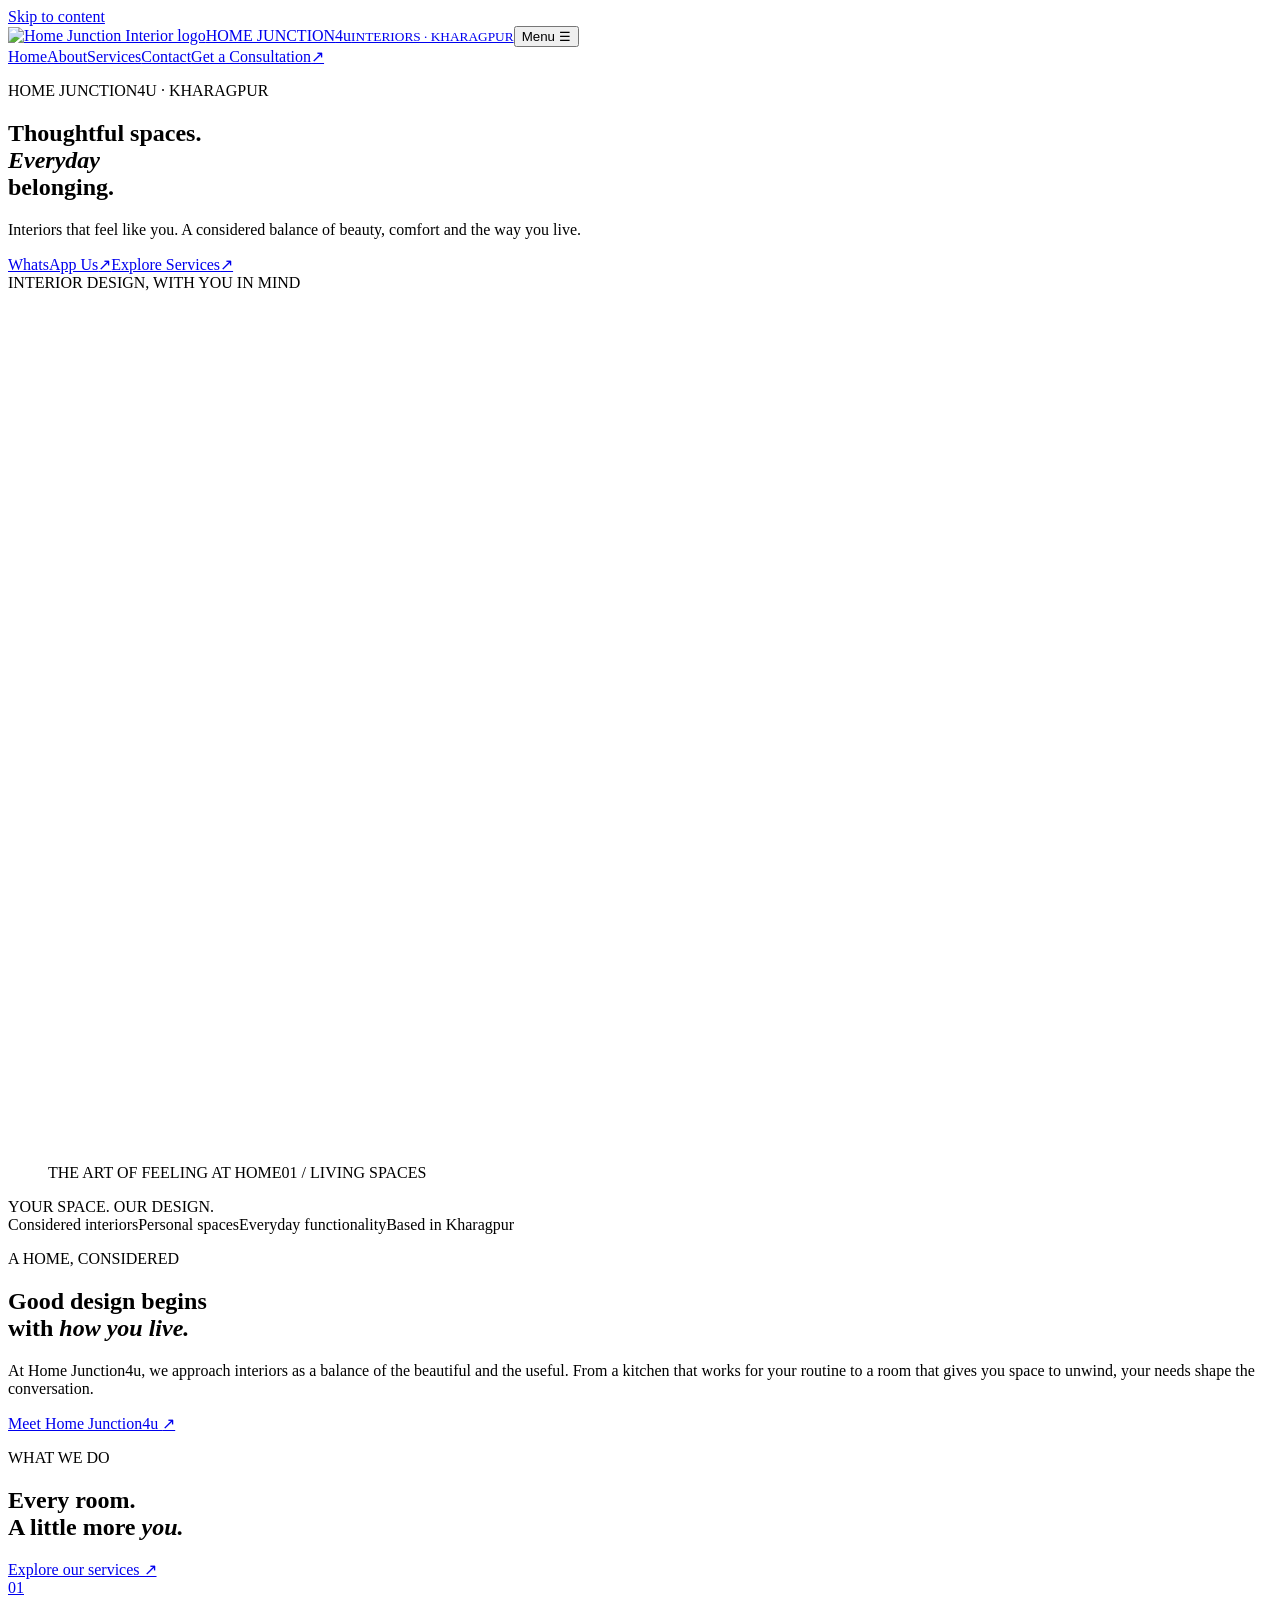
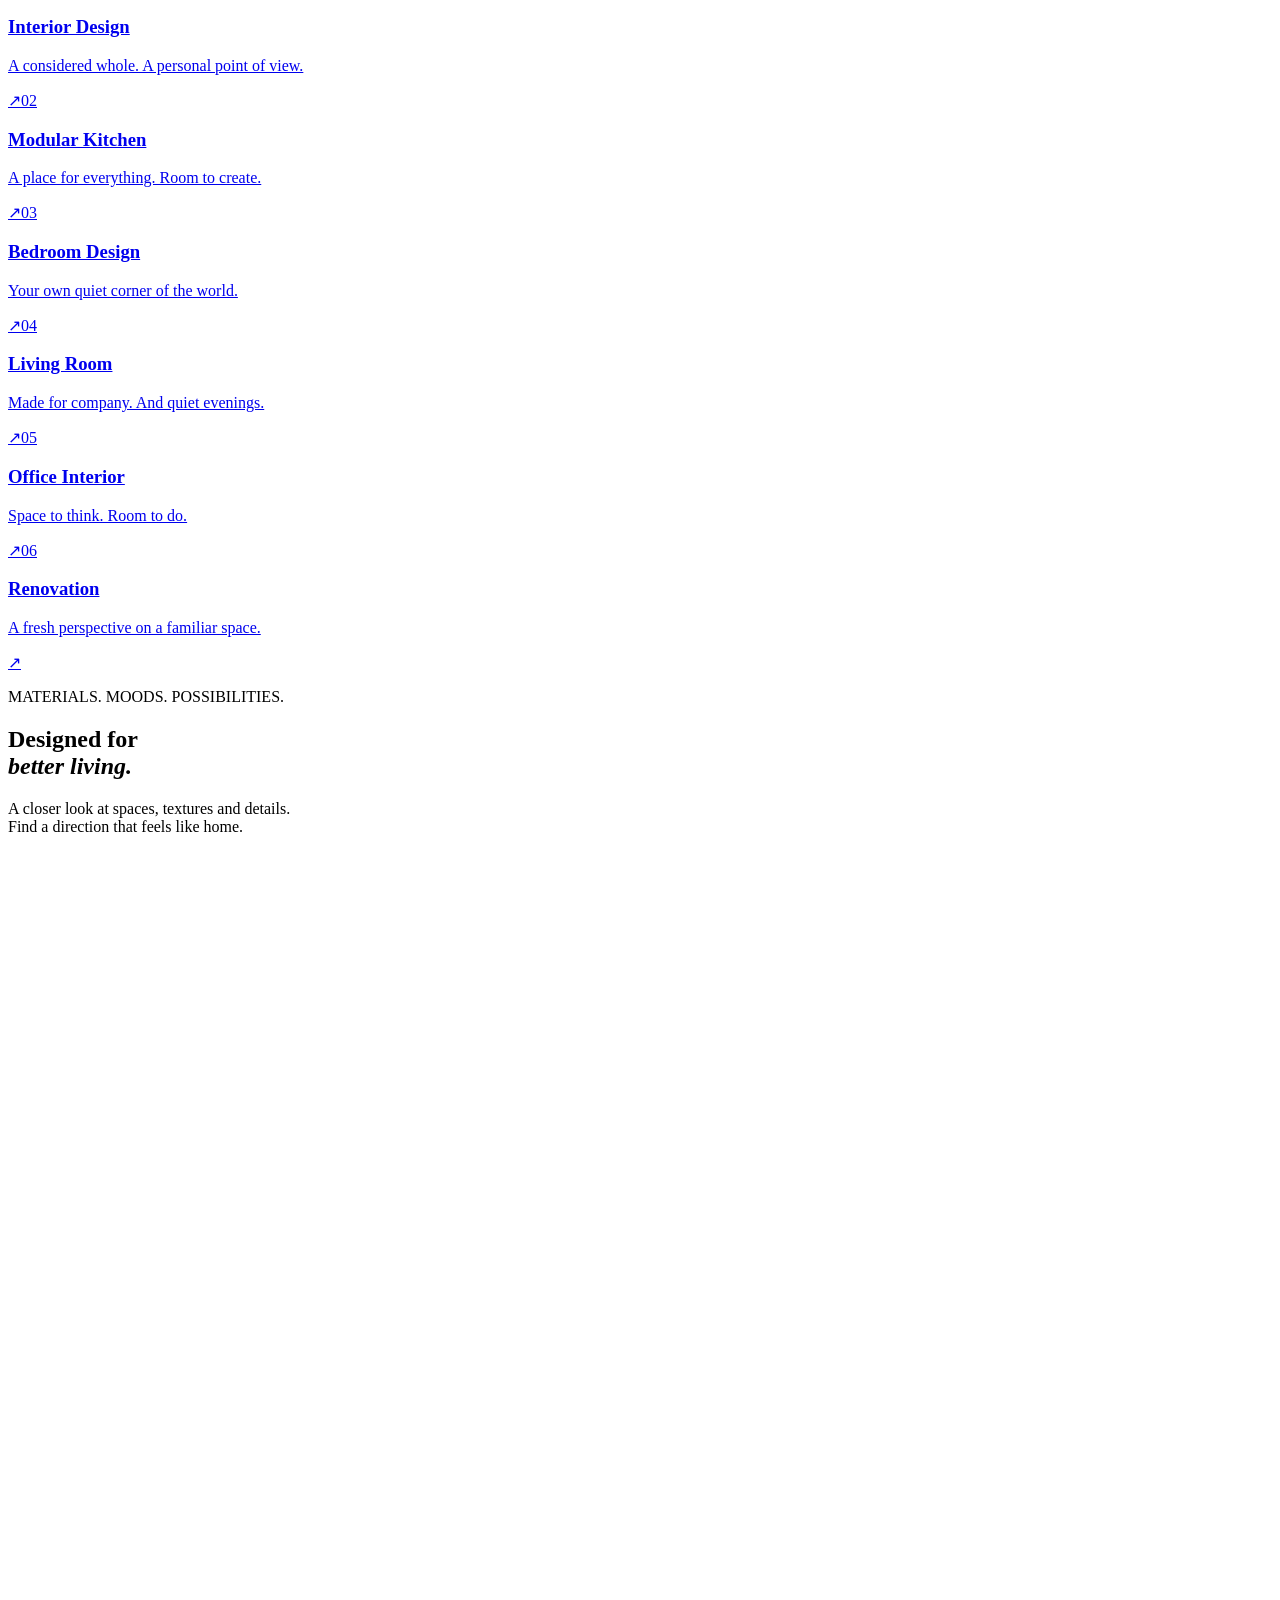
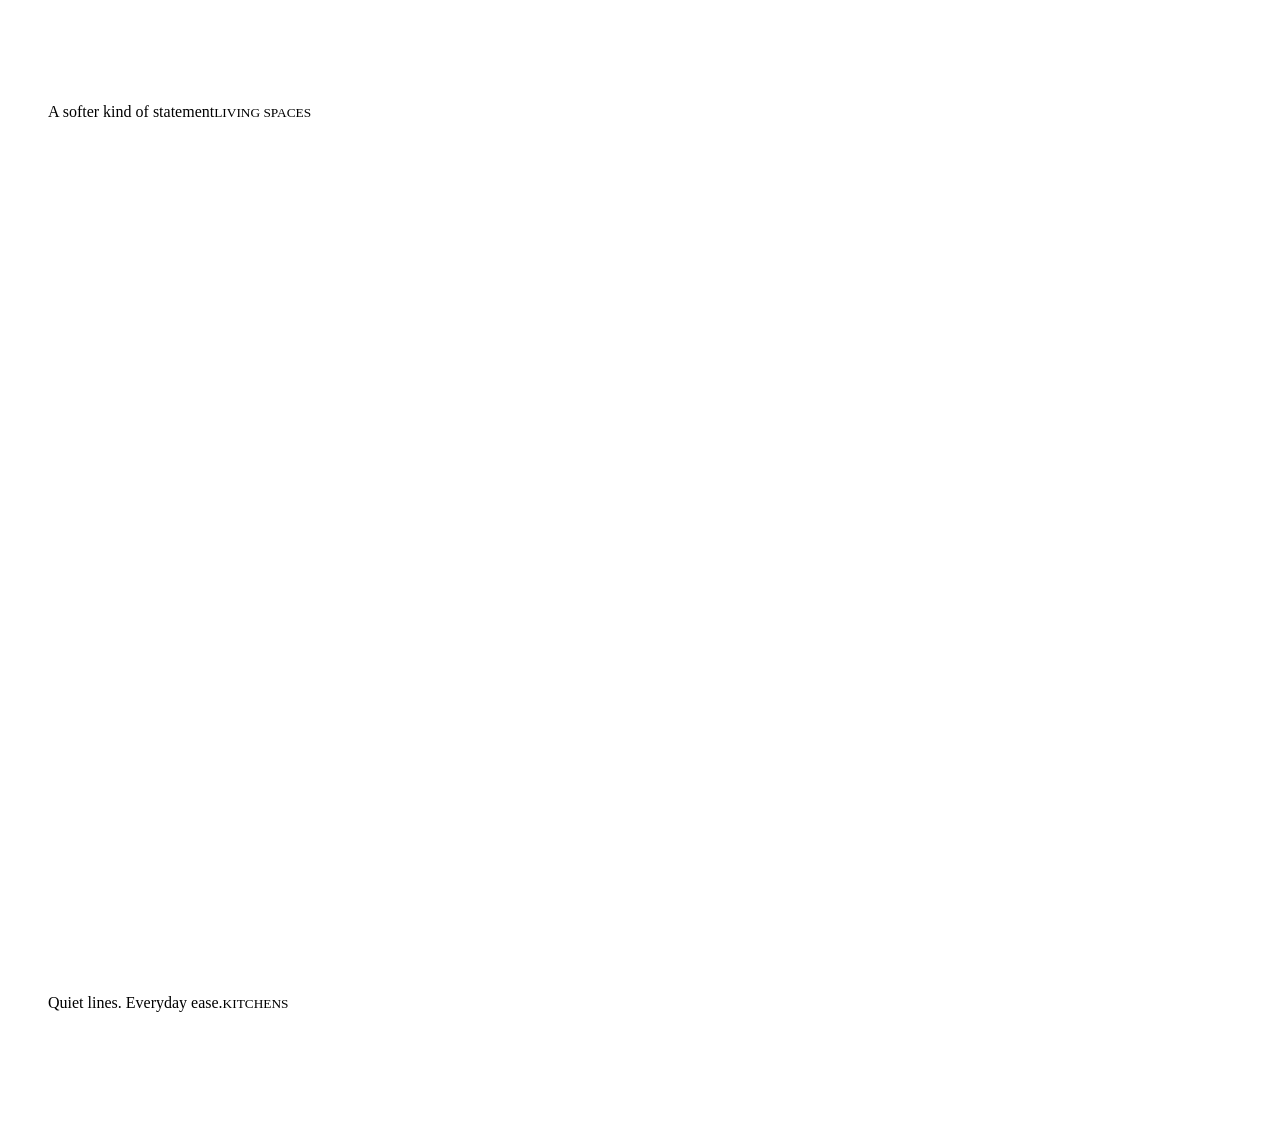
==== index.html @ 19d20b83 "Add files via upload" ====
<!doctype html>
<html lang="en-IN">
<head>
<meta charset="utf-8">
<meta name="viewport" content="width=device-width, initial-scale=1">
<meta name="theme-color" content="#20241f"><title>Interior Designer in Kharagpur | Home Junction4u</title>
<meta name="description" content="Thoughtful interior design, modular kitchens, bedrooms, living rooms, office interiors and renovation in Kharagpur. Contact Home Junction4u.">
<meta property="og:type" content="website">
<meta property="og:locale" content="en_IN">
<meta property="og:site_name" content="Home Junction4u">
<meta property="og:title" content="Interior Designer in Kharagpur | Home Junction4u">
<meta property="og:description" content="Thoughtful interior design, modular kitchens, bedrooms, living rooms, office interiors and renovation in Kharagpur. Contact Home Junction4u.">
<meta name="twitter:card" content="summary">
<link rel="icon" type="image/png" href="assets/favicon.png">
<link rel="stylesheet" href="css/style.css">
<script defer src="js/main.js">
</script>
</head>
<body><a class="skip" href="#main">Skip to content</a>
<header class="header"><a class="brand" href="index.html" aria-label="Home Junction4u home"><img src="images/logo-480.webp" width="62" height="62" alt="Home Junction Interior logo"><span>HOME JUNCTION<span class="brand-four">4u</span><small>INTERIORS · KHARAGPUR</small></span></a><button class="menu-toggle" aria-expanded="false" aria-controls="navigation">Menu <span aria-hidden="true">☰</span></button>
<nav id="navigation" aria-label="Main navigation"><a href="index.html" aria-current=page>Home</a><a href="about.html" >About</a><a href="services.html" >Services</a><a href="contact.html" >Contact</a><a class="button " href="contact.html">Get a Consultation<span aria-hidden="true">↗</span></a>
</nav>
</header>
<main id="main">
<section class="hero">
<div class="hero-copy">
<p class="eyebrow">HOME JUNCTION4U · KHARAGPUR</p>
<h1>Thoughtful spaces.<br><em>Everyday</em><br>belonging.</h1>
<p class="hero-description">Interiors that feel like you. A considered balance of beauty, comfort and the way you live.</p>
<div class="hero-actions"><a class="button " href="https://wa.me/918250467087?text=Hello%20Home%20Junction4u%2C%20I%20found%20your%20website%20and%20would%20like%20to%20discuss%20my%20interior%20design%20requirements.%20Please%20share%20more%20details.">WhatsApp Us<span aria-hidden="true">↗</span></a><a class="button secondary" href="services.html">Explore Services<span aria-hidden="true">↗</span></a>
</div>
<div class="hero-note"><span class="line"></span>INTERIOR DESIGN, WITH YOU IN MIND</div>
</div>
<figure class="hero-image"><img class="" src="images/shelves-960.webp" srcset="images/shelves-480.webp 480w, images/shelves-960.webp 851w" sizes="(max-width: 700px) 100vw, 55vw" width="851" height="852" alt="Architectural wooden display shelves above a cream sofa" loading="eager" fetchpriority=high decoding="async">
<figcaption><span>THE ART OF FEELING AT HOME</span><span>01 / LIVING SPACES</span>
</figcaption>
</figure>
<div class="vertical-label">YOUR SPACE. OUR DESIGN.</div>
</section>
<div class="service-ribbon"><span>Considered interiors</span><span>Personal spaces</span><span>Everyday functionality</span><span>Based in Kharagpur</span>
</div>
<section class="intro section reveal">
<p class="eyebrow">A HOME, CONSIDERED</p>
<div>
<h2>Good design begins<br>with <em>how you live.</em>
</h2>
<div class="intro-bottom">
<p>At Home Junction4u, we approach interiors as a balance of the beautiful and the useful. From a kitchen that works for your routine to a room that gives you space to unwind, your needs shape the conversation.</p><a class="text-link" href="about.html">Meet Home Junction4u <span>↗</span></a>
</div>
</div>
</section>
<section class="services section">
<div class="section-heading">
<div>
<p class="eyebrow">WHAT WE DO</p>
<h2>Every room.<br>A little more <em>you.</em>
</h2>
</div><a class="text-link" href="services.html">Explore our services ↗</a>
</div>
<div class="services-grid"><a class="service-card reveal" href="services.html#interior-design"><span class="number">01</span>
<h3>Interior Design</h3>
<p>A considered whole. A personal point of view.</p><span class="card-arrow" aria-hidden="true">↗</span></a><a class="service-card reveal" href="services.html#modular-kitchen"><span class="number">02</span>
<h3>Modular Kitchen</h3>
<p>A place for everything. Room to create.</p><span class="card-arrow" aria-hidden="true">↗</span></a><a class="service-card reveal" href="services.html#bedroom-design"><span class="number">03</span>
<h3>Bedroom Design</h3>
<p>Your own quiet corner of the world.</p><span class="card-arrow" aria-hidden="true">↗</span></a><a class="service-card reveal" href="services.html#living-room"><span class="number">04</span>
<h3>Living Room</h3>
<p>Made for company. And quiet evenings.</p><span class="card-arrow" aria-hidden="true">↗</span></a><a class="service-card reveal" href="services.html#office-interior"><span class="number">05</span>
<h3>Office Interior</h3>
<p>Space to think. Room to do.</p><span class="card-arrow" aria-hidden="true">↗</span></a><a class="service-card reveal" href="services.html#renovation"><span class="number">06</span>
<h3>Renovation</h3>
<p>A fresh perspective on a familiar space.</p><span class="card-arrow" aria-hidden="true">↗</span></a>
</div>
</section>
<section class="showcase section">
<div class="section-heading">
<div>
<p class="eyebrow">MATERIALS. MOODS. POSSIBILITIES.</p>
<h2>Designed for<br><em>better living.</em>
</h2>
</div>
<p>A closer look at spaces, textures and details.<br>Find a direction that feels like home.</p>
</div>
<div class="showcase-grid">
<figure class="showcase-tall reveal"><img class="" src="images/living-room-960.webp" srcset="images/living-room-480.webp 480w, images/living-room-960.webp 483w" sizes="(max-width: 700px) 100vw, 55vw" width="483" height="847" alt="Olive green television unit with fluted panels and warm accent lighting" loading="lazy"  decoding="async">
<figcaption><span>A softer kind of statement</span><small>LIVING SPACES</small>
</figcaption>
</figure>
<figure class="reveal"><img class="" src="images/grey-kitchen-960.webp" srcset="images/grey-kitchen-480.webp 480w, images/grey-kitchen-960.webp 846w" sizes="(max-width: 700px) 100vw, 55vw" width="846" height="853" alt="Minimal grey modular kitchen with a dark stone backsplash" loading="lazy"  decoding="async">
<figcaption><span>Quiet lines. Everyday ease.</span><small>KITCHENS</small>
</figcaption>
</figure>
<figure class="reveal"><img class="" src="images/workspace-960.webp" srcset="images/workspace-480.webp 480w, images/workspace-960.webp 845w" sizes="(max-width: 700px) 100vw, 55vw" width="845" height="856" alt="Wooden corner workspace with plants and a softly lit display shelf" loading="lazy"  decoding="async">
<figcaption><span>Make room for focus</span><small>WORKSPACES</small>
</figcaption>
</figure>
</div>
<div class="detail-strip">
<figure><img class="" src="images/prayer-room-960.webp" srcset="images/prayer-room-480.webp 480w, images/prayer-room-960.webp 637w" sizes="(max-width: 700px) 100vw, 55vw" width="637" height="847" alt="Warmly illuminated prayer space with carved wood and marble" loading="lazy"  decoding="async">
<figcaption>Space for stillness</figcaption>
</figure>
<figure><img class="" src="images/bathroom-960.webp" srcset="images/bathroom-480.webp 480w, images/bathroom-960.webp 637w" sizes="(max-width: 700px) 100vw, 55vw" width="637" height="847" alt="Dark marble bathroom with warm lighting and a glass shower" loading="lazy"  decoding="async">
<figcaption>Depth in the details</figcaption>
</figure>
<figure><img class="" src="images/ceiling-one-960.webp" srcset="images/ceiling-one-480.webp 480w, images/ceiling-one-960.webp 825w" sizes="(max-width: 700px) 100vw, 55vw" width="825" height="847" alt="Sculpted ceiling with geometric recessed lighting" loading="lazy"  decoding="async">
<figcaption>Light, thoughtfully framed</figcaption>
</figure>
</div>
</section>
<section class="why section">
<div class="why-image"><img class="" src="images/bedroom-960.webp" srcset="images/bedroom-480.webp 415w, images/bedroom-960.webp 415w" sizes="(max-width: 700px) 100vw, 55vw" width="415" height="777" alt="Bedroom with an upholstered terracotta headboard and layered neutral bedding" loading="lazy"  decoding="async">
</div>
<div class="why-copy">
<p class="eyebrow">WHY HOME JUNCTION4U</p>
<h2>A sense of home.<br>In every <em>detail.</em>
</h2>
<div class="values">
<article><span>01</span>
<div>
<h3>Personal, from the start</h3>
<p>Your taste, your routines and your priorities guide the design conversation.</p>
</div>
</article>
<article><span>02</span>
<div>
<h3>Beauty that has a purpose</h3>
<p>Considered layouts and modern aesthetics, with everyday functionality in mind.</p>
</div>
</article>
<article><span>03</span>
<div>
<h3>A conversation, together</h3>
<p>Space to share ideas, ask questions and discuss what matters to you.</p>
</div>
</article>
</div>
</div>
</section>
<section class="experience section reveal">
<p class="eyebrow">THE HOME JUNCTION4U EXPERIENCE</p>
<h2>First, we listen.</h2>
<p>Tell us about your space, what you love and what you would like to change. We can discuss your preferences, your priorities and the possibilities together.</p><a class="text-link" href="contact.html">Start a conversation ↗</a>
</section>
<section class="closing">
<div>
<p class="eyebrow">YOUR NEXT CHAPTER</p>
<h2>Planning your<br>next space?</h2>
<p>Tell us what you have in mind. Let’s start with a conversation.</p>
</div>
<div class="closing-actions"><a class="button " href="https://wa.me/918250467087?text=Hello%20Home%20Junction4u%2C%20I%20found%20your%20website%20and%20would%20like%20to%20discuss%20my%20interior%20design%20requirements.%20Please%20share%20more%20details.">Let’s talk on WhatsApp<span aria-hidden="true">↗</span></a><a href="tel:+918250467087">Call +91 8250467087 ↗</a><a href="mailto:Homejunction.kharagpur721301@gmail.com">Email us ↗</a>
</div>
</section>
</main>
<footer>
<div class="footer-grid">
<div><a class="footer-brand" href="index.html">Home Junction4u<span>Thoughtful spaces. Everyday belonging.</span></a>
<p>Jhapatapur, Kharagpur,<br>West Bengal, India</p>
</div>
<div>
<p class="eyebrow">EXPLORE</p><a href="index.html">Home</a><a href="about.html">About</a><a href="services.html">Services</a><a href="contact.html">Contact</a>
</div>
<div>
<p class="eyebrow">GET IN TOUCH</p><a href="tel:+918250467087">+91 8250467087</a><a href="tel:+919614009336">+91 9614009336</a><a class="email" href="mailto:Homejunction.kharagpur721301@gmail.com">Homejunction.kharagpur721301@gmail.com</a>
</div>
<div>
<p class="eyebrow">FOLLOW ALONG</p><a href="https://www.instagram.com/homejunction4u?stkn=cmZiZWJjYjNsZTdq" target="_blank" rel="noopener noreferrer">Instagram ↗</a><a href="https://www.facebook.com/share/1CfM7Hp6mh/" target="_blank" rel="noopener noreferrer">Facebook ↗</a><a href="https://youtube.com/@homejunction7159?si=ofRrUooe3QBa3fgW" target="_blank" rel="noopener noreferrer">YouTube ↗</a>
</div>
</div>
<div class="footer-bottom"><span>© <span id="year">2026</span> Home Junction4u</span>
<div><a href="privacy-policy.html">Privacy Policy</a><a href="terms-and-conditions.html">Terms & Conditions</a><a href="disclaimer.html">Disclaimer</a><a href="cookie-policy.html">Cookie Policy</a>
</div>
</div>
</footer><a class="floating-wa" href="https://wa.me/918250467087?text=Hello%20Home%20Junction4u%2C%20I%20found%20your%20website%20and%20would%20like%20to%20discuss%20my%20interior%20design%20requirements.%20Please%20share%20more%20details." aria-label="Chat with Home Junction4u on WhatsApp"><svg viewBox="0 0 32 32" fill="none" aria-hidden="true"><path d="M27 15.5a11 11 0 0 1-16.4 9.6L5 27l1.8-5.8A11 11 0 1 1 27 15.5Z" stroke="currentColor" stroke-width="1.8"/><path d="M12 10c-3 2 2 9 7 10 2 0 3-3 1-3l-2-1-1 1c-2-1-3-2-4-4l1-1-1-2Z" fill="currentColor"/></svg><span>WhatsApp</span></a>
</body>
</html>
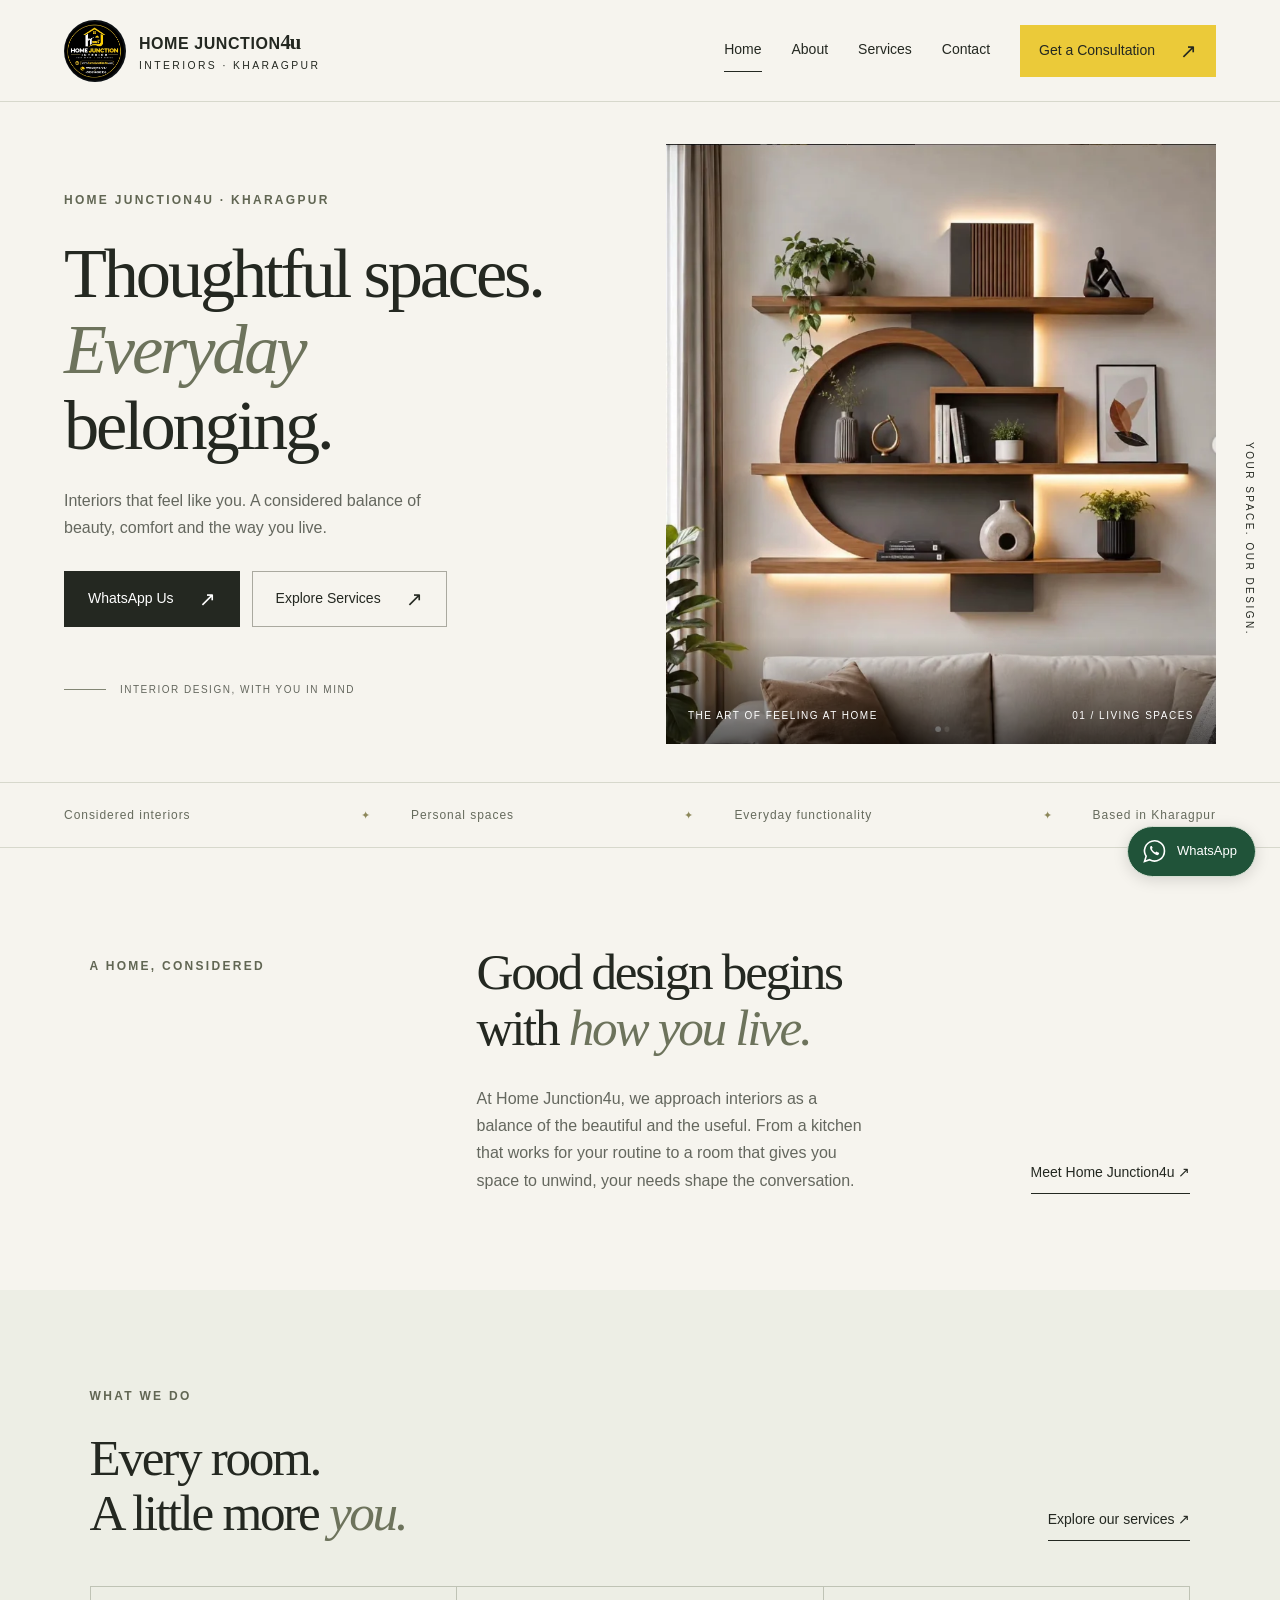
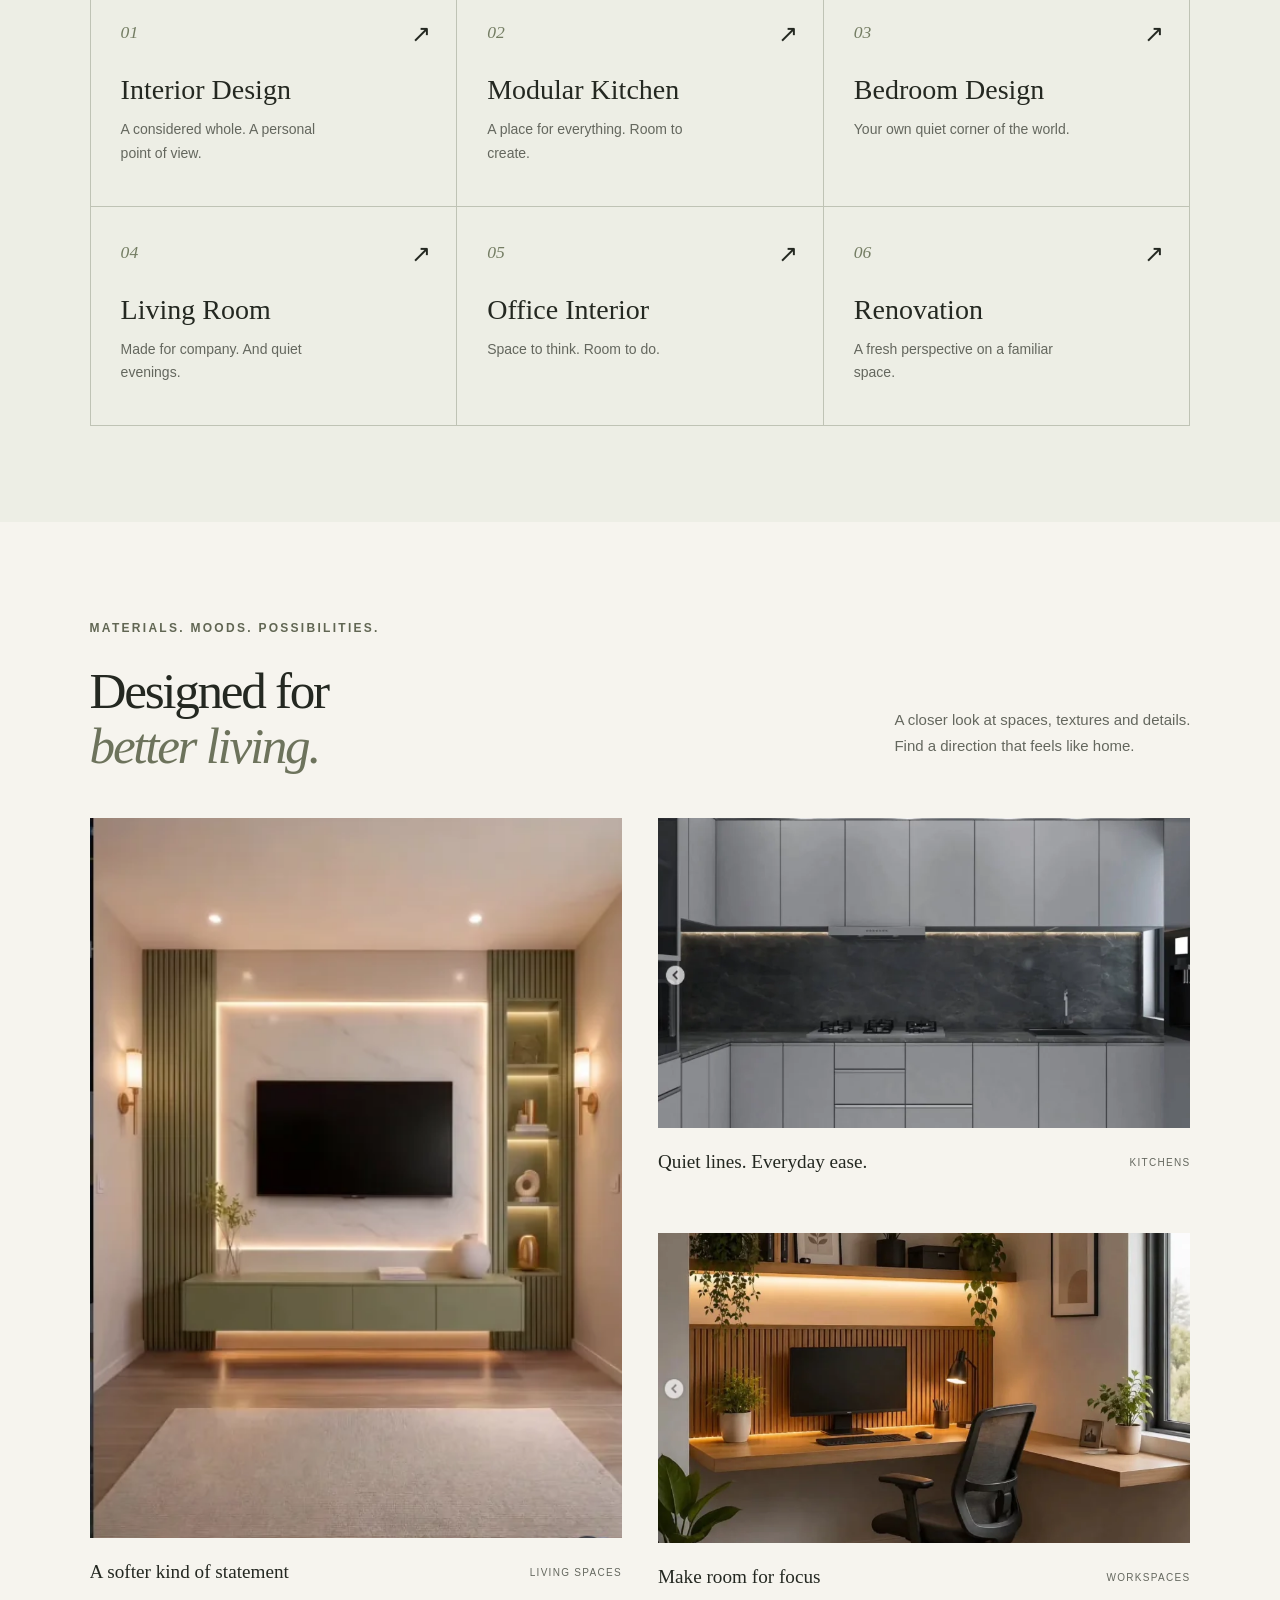
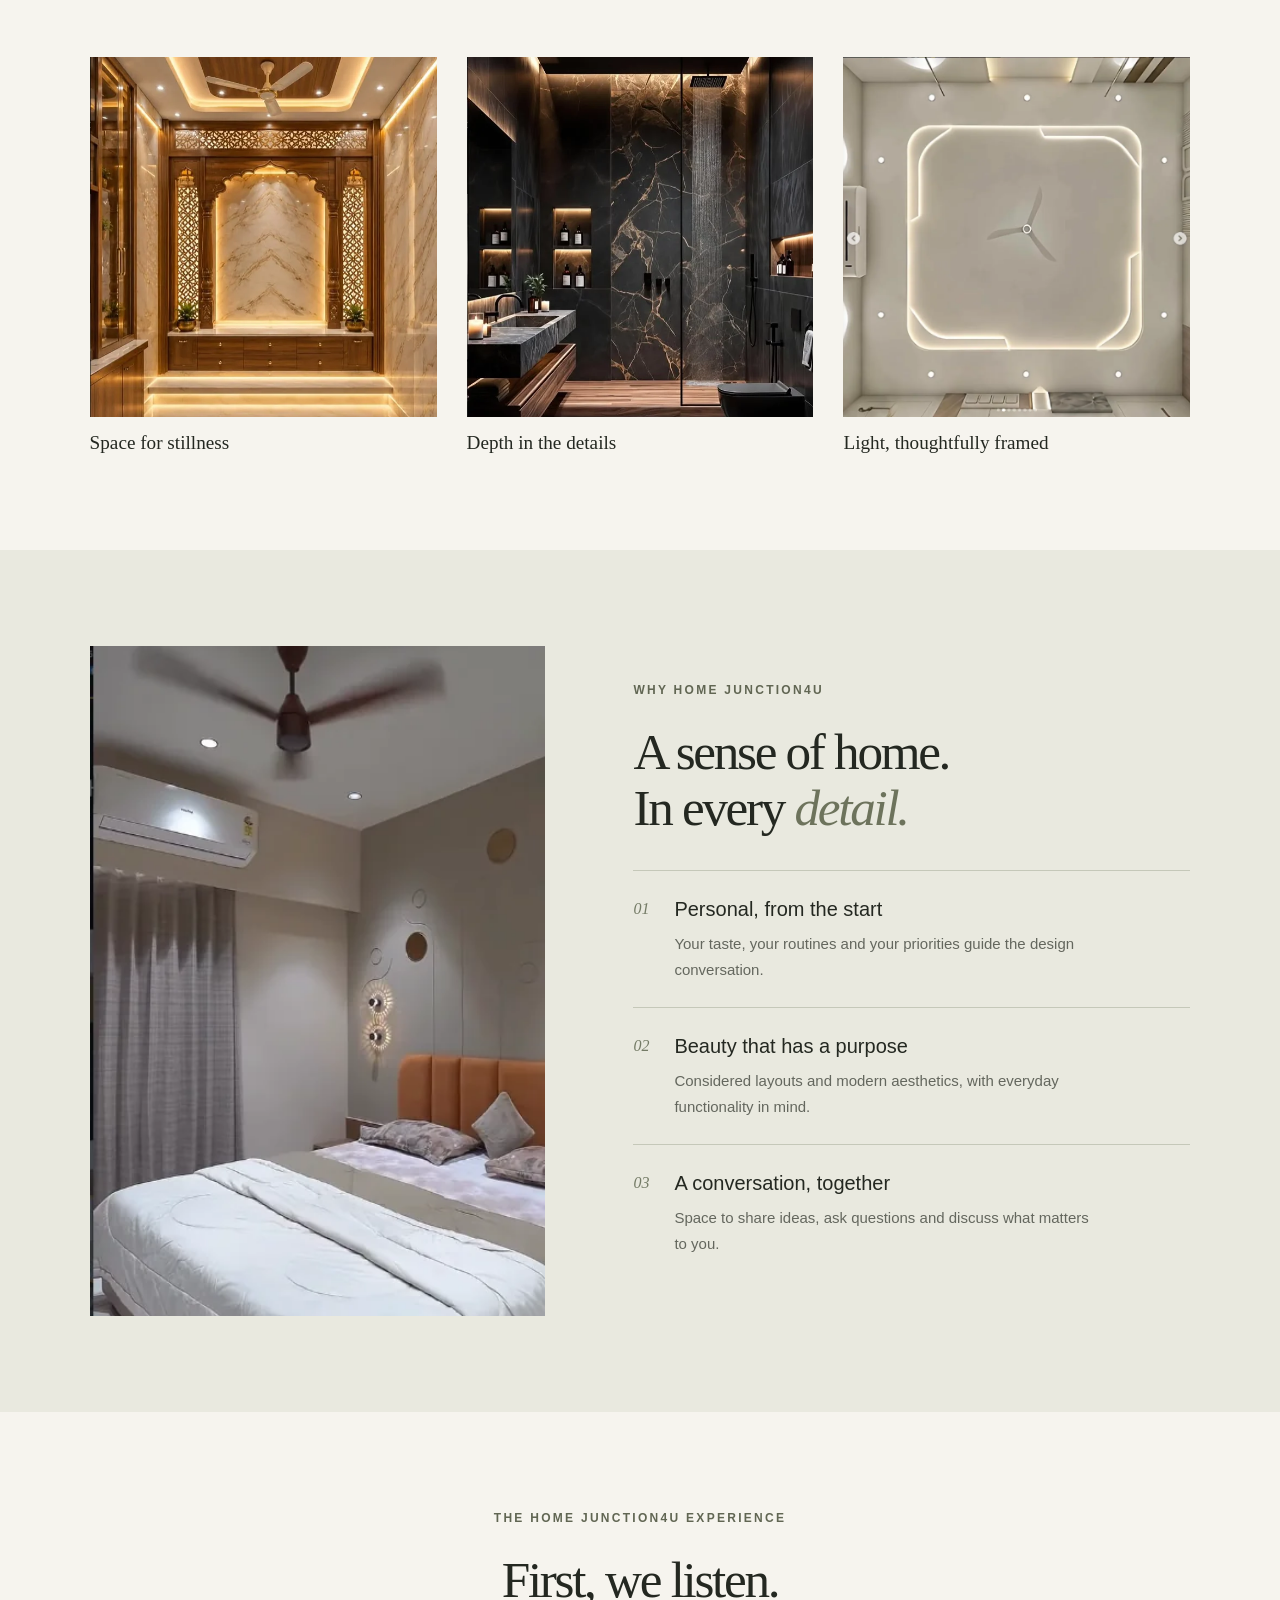
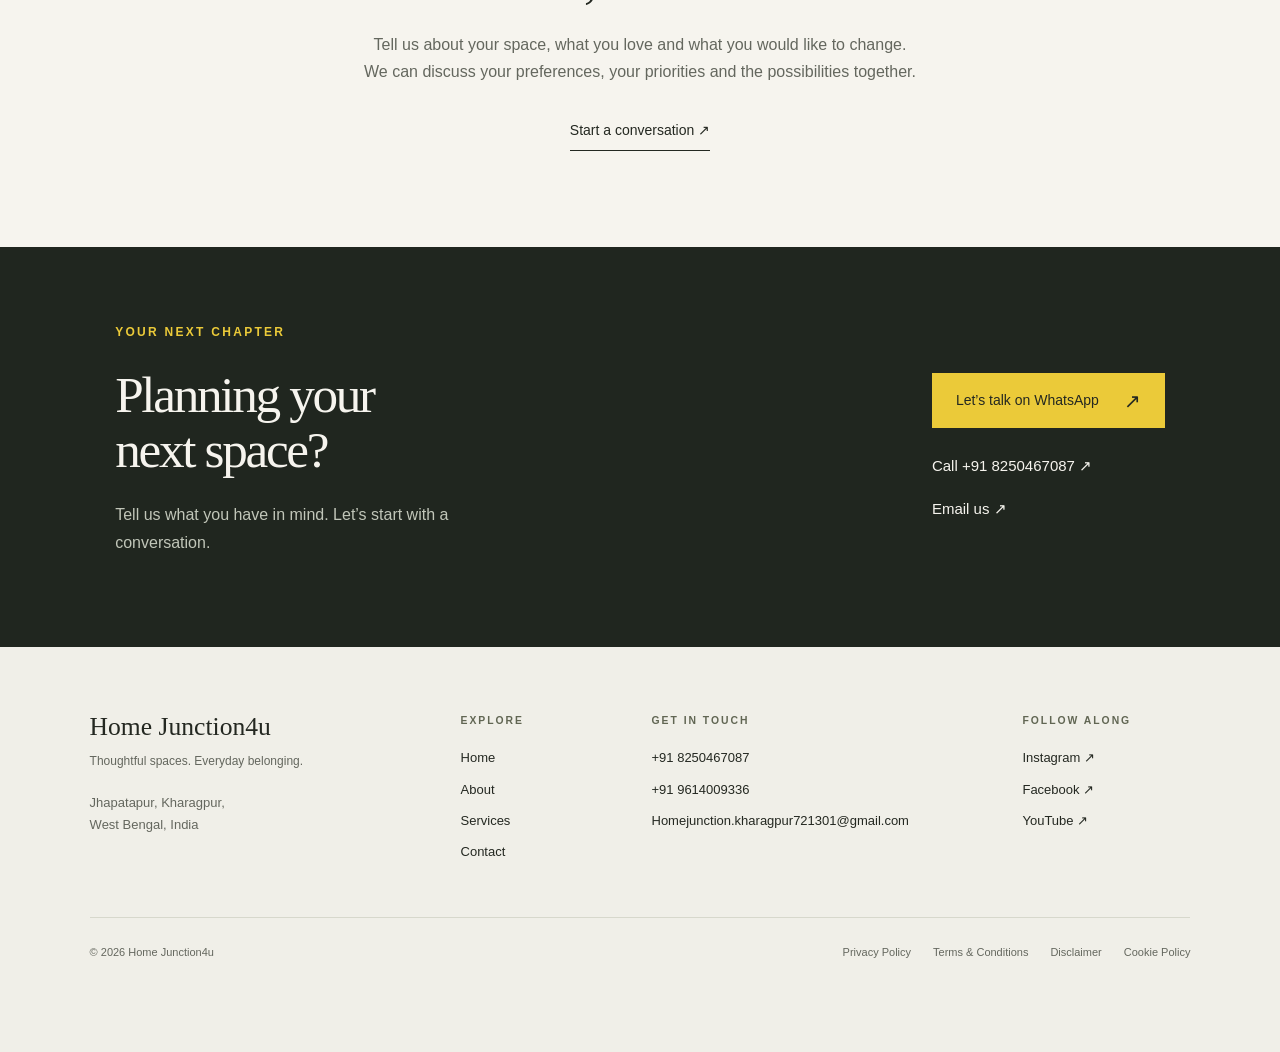
==== commit a43cd5a4: "Add files via upload" ====
--- a/index.html
+++ b/index.html
@@ -11,13 +11,13 @@
 <meta property="og:title" content="Interior Designer in Kharagpur | Home Junction4u">
 <meta property="og:description" content="Thoughtful interior design, modular kitchens, bedrooms, living rooms, office interiors and renovation in Kharagpur. Contact Home Junction4u.">
 <meta name="twitter:card" content="summary">
-<link rel="icon" type="image/png" href="assets/favicon.png">
-<link rel="stylesheet" href="css/style.css">
-<script defer src="js/main.js">
+<link rel="icon" type="image/png" href="favicon.png">
+<link rel="stylesheet" href="style.css">
+<script defer src="main.js">
 </script>
 </head>
 <body><a class="skip" href="#main">Skip to content</a>
-<header class="header"><a class="brand" href="index.html" aria-label="Home Junction4u home"><img src="images/logo-480.webp" width="62" height="62" alt="Home Junction Interior logo"><span>HOME JUNCTION<span class="brand-four">4u</span><small>INTERIORS · KHARAGPUR</small></span></a><button class="menu-toggle" aria-expanded="false" aria-controls="navigation">Menu <span aria-hidden="true">☰</span></button>
+<header class="header"><a class="brand" href="index.html" aria-label="Home Junction4u home"><img src="logo-480.webp" width="62" height="62" alt="Home Junction Interior logo"><span>HOME JUNCTION<span class="brand-four">4u</span><small>INTERIORS · KHARAGPUR</small></span></a><button class="menu-toggle" aria-expanded="false" aria-controls="navigation">Menu <span aria-hidden="true">☰</span></button>
 <nav id="navigation" aria-label="Main navigation"><a href="index.html" aria-current=page>Home</a><a href="about.html" >About</a><a href="services.html" >Services</a><a href="contact.html" >Contact</a><a class="button " href="contact.html">Get a Consultation<span aria-hidden="true">↗</span></a>
 </nav>
 </header>
@@ -31,7 +31,7 @@
 </div>
 <div class="hero-note"><span class="line"></span>INTERIOR DESIGN, WITH YOU IN MIND</div>
 </div>
-<figure class="hero-image"><img class="" src="images/shelves-960.webp" srcset="images/shelves-480.webp 480w, images/shelves-960.webp 851w" sizes="(max-width: 700px) 100vw, 55vw" width="851" height="852" alt="Architectural wooden display shelves above a cream sofa" loading="eager" fetchpriority=high decoding="async">
+<figure class="hero-image"><img class="" src="shelves-960.webp" srcset="shelves-480.webp 480w, shelves-960.webp 851w" sizes="(max-width: 700px) 100vw, 55vw" width="851" height="852" alt="Architectural wooden display shelves above a cream sofa" loading="eager" fetchpriority=high decoding="async">
 <figcaption><span>THE ART OF FEELING AT HOME</span><span>01 / LIVING SPACES</span>
 </figcaption>
 </figure>
@@ -82,33 +82,33 @@
 <p>A closer look at spaces, textures and details.<br>Find a direction that feels like home.</p>
 </div>
 <div class="showcase-grid">
-<figure class="showcase-tall reveal"><img class="" src="images/living-room-960.webp" srcset="images/living-room-480.webp 480w, images/living-room-960.webp 483w" sizes="(max-width: 700px) 100vw, 55vw" width="483" height="847" alt="Olive green television unit with fluted panels and warm accent lighting" loading="lazy"  decoding="async">
+<figure class="showcase-tall reveal"><img class="" src="living-room-960.webp" srcset="living-room-480.webp 480w, living-room-960.webp 483w" sizes="(max-width: 700px) 100vw, 55vw" width="483" height="847" alt="Olive green television unit with fluted panels and warm accent lighting" loading="lazy"  decoding="async">
 <figcaption><span>A softer kind of statement</span><small>LIVING SPACES</small>
 </figcaption>
 </figure>
-<figure class="reveal"><img class="" src="images/grey-kitchen-960.webp" srcset="images/grey-kitchen-480.webp 480w, images/grey-kitchen-960.webp 846w" sizes="(max-width: 700px) 100vw, 55vw" width="846" height="853" alt="Minimal grey modular kitchen with a dark stone backsplash" loading="lazy"  decoding="async">
+<figure class="reveal"><img class="" src="grey-kitchen-960.webp" srcset="grey-kitchen-480.webp 480w, grey-kitchen-960.webp 846w" sizes="(max-width: 700px) 100vw, 55vw" width="846" height="853" alt="Minimal grey modular kitchen with a dark stone backsplash" loading="lazy"  decoding="async">
 <figcaption><span>Quiet lines. Everyday ease.</span><small>KITCHENS</small>
 </figcaption>
 </figure>
-<figure class="reveal"><img class="" src="images/workspace-960.webp" srcset="images/workspace-480.webp 480w, images/workspace-960.webp 845w" sizes="(max-width: 700px) 100vw, 55vw" width="845" height="856" alt="Wooden corner workspace with plants and a softly lit display shelf" loading="lazy"  decoding="async">
+<figure class="reveal"><img class="" src="workspace-960.webp" srcset="workspace-480.webp 480w, workspace-960.webp 845w" sizes="(max-width: 700px) 100vw, 55vw" width="845" height="856" alt="Wooden corner workspace with plants and a softly lit display shelf" loading="lazy"  decoding="async">
 <figcaption><span>Make room for focus</span><small>WORKSPACES</small>
 </figcaption>
 </figure>
 </div>
 <div class="detail-strip">
-<figure><img class="" src="images/prayer-room-960.webp" srcset="images/prayer-room-480.webp 480w, images/prayer-room-960.webp 637w" sizes="(max-width: 700px) 100vw, 55vw" width="637" height="847" alt="Warmly illuminated prayer space with carved wood and marble" loading="lazy"  decoding="async">
+<figure><img class="" src="prayer-room-960.webp" srcset="prayer-room-480.webp 480w, prayer-room-960.webp 637w" sizes="(max-width: 700px) 100vw, 55vw" width="637" height="847" alt="Warmly illuminated prayer space with carved wood and marble" loading="lazy"  decoding="async">
 <figcaption>Space for stillness</figcaption>
 </figure>
-<figure><img class="" src="images/bathroom-960.webp" srcset="images/bathroom-480.webp 480w, images/bathroom-960.webp 637w" sizes="(max-width: 700px) 100vw, 55vw" width="637" height="847" alt="Dark marble bathroom with warm lighting and a glass shower" loading="lazy"  decoding="async">
+<figure><img class="" src="bathroom-960.webp" srcset="bathroom-480.webp 480w, bathroom-960.webp 637w" sizes="(max-width: 700px) 100vw, 55vw" width="637" height="847" alt="Dark marble bathroom with warm lighting and a glass shower" loading="lazy"  decoding="async">
 <figcaption>Depth in the details</figcaption>
 </figure>
-<figure><img class="" src="images/ceiling-one-960.webp" srcset="images/ceiling-one-480.webp 480w, images/ceiling-one-960.webp 825w" sizes="(max-width: 700px) 100vw, 55vw" width="825" height="847" alt="Sculpted ceiling with geometric recessed lighting" loading="lazy"  decoding="async">
+<figure><img class="" src="ceiling-one-960.webp" srcset="ceiling-one-480.webp 480w, ceiling-one-960.webp 825w" sizes="(max-width: 700px) 100vw, 55vw" width="825" height="847" alt="Sculpted ceiling with geometric recessed lighting" loading="lazy"  decoding="async">
 <figcaption>Light, thoughtfully framed</figcaption>
 </figure>
 </div>
 </section>
 <section class="why section">
-<div class="why-image"><img class="" src="images/bedroom-960.webp" srcset="images/bedroom-480.webp 415w, images/bedroom-960.webp 415w" sizes="(max-width: 700px) 100vw, 55vw" width="415" height="777" alt="Bedroom with an upholstered terracotta headboard and layered neutral bedding" loading="lazy"  decoding="async">
+<div class="why-image"><img class="" src="bedroom-960.webp" srcset="bedroom-480.webp 415w, bedroom-960.webp 415w" sizes="(max-width: 700px) 100vw, 55vw" width="415" height="777" alt="Bedroom with an upholstered terracotta headboard and layered neutral bedding" loading="lazy"  decoding="async">
 </div>
 <div class="why-copy">
 <p class="eyebrow">WHY HOME JUNCTION4U</p>
--- a/style.css
+++ b/style.css
@@ -0,0 +1,1007 @@
+@charset "UTF-8";
+  
+:root {
+  --paper:#f6f4ee;
+  --ink:#242821;
+  --muted:#64675e;
+  --line:#d7d8cc;
+  --gold:#ebca39;
+  --dark:#20261f;
+  --serif:Georgia,'Times New Roman',serif;
+  --sans:Arial,Helvetica,sans-serif}
+* {
+  box-sizing:border-box}
+html {
+  scroll-behavior:smooth;
+  scroll-padding-top:110px}
+body {
+  margin:0;
+  background:var(--paper);
+  color:var(--ink);
+  font:16px/1.7 var(--sans)}
+a {
+  color:inherit;
+  text-decoration:none}
+button {
+  font:inherit}
+img {
+  display:block;
+  width:100%;
+  height:100%;
+  object-fit:cover}
+figure {
+  margin:0}
+h1,h2,h3,p {
+  margin-top:0}
+h1,h2 {
+  font-family:var(--serif);
+  font-weight:400;
+  line-height:1.08;
+  letter-spacing:-.045em}
+h1 {
+  font-size:clamp(3rem,5.5vw,6rem)}
+h2 {
+  font-size:clamp(2.5rem,4vw,4.8rem)}
+h3 {
+  font-size:1.25rem;
+  font-weight:500;
+  line-height:1.35}
+em {
+  font-weight:400;
+  color:#6d735c}
+p {
+  color:var(--muted)}
+:focus-visible {
+  outline:3px solid #a37700;
+  outline-offset:5px}
+a,button {
+  -webkit-tap-highlight-color:transparent}
+.skip {
+  position:fixed;
+  left:12px;
+  top:-90px;
+  z-index:100;
+  background:var(--gold);
+  padding:12px}
+.skip:focus {
+  top:12px}
+.header {
+  height:102px;
+  padding:0 5%;
+  display:flex;
+  align-items:center;
+  justify-content:space-between;
+  border-bottom:1px solid var(--line);
+  background:rgba(246,244,238,.98);
+  position:sticky;
+  top:0;
+  z-index:20}
+.brand {
+  display:flex;
+  align-items:center;
+  gap:13px;
+  font-size:1rem;
+  font-weight:700;
+  letter-spacing:.035em;
+  line-height:1.4}
+.brand img {
+  width:62px;
+  height:62px;
+  border-radius:50%}
+.brand-four {
+  font-family:var(--serif);
+  font-size:1.3rem;
+  letter-spacing:-.05em}
+.brand small {
+  display:block;
+  font-size:.65rem;
+  letter-spacing:.23em;
+  margin-top:3px;
+  font-weight:400}
+.header nav {
+  display:flex;
+  align-items:center;
+  gap:30px;
+  font-size:.875rem}
+.header nav>a:not(.button) {
+  padding:9px 0;
+  border-bottom:1px solid transparent}
+.header nav>a[aria-current],.header nav>a:hover {
+  border-color:var(--ink)}
+.button {
+  display:inline-flex;
+  justify-content:space-between;
+  align-items:center;
+  gap:25px;
+  padding:15px 23px;
+  min-height:52px;
+  background:var(--ink);
+  color:#fff;
+  font-size:.875rem;
+  font-weight:500;
+  border:1px solid var(--ink);
+  transition:background .2s,transform .2s}
+.button:hover {
+  background:#414a37;
+  transform:translateY(-2px)}
+.button span {
+  font-size:1.25rem;
+  line-height:1}
+.button.secondary {
+  background:transparent;
+  color:var(--ink);
+  border-color:#aaa99f}
+.button.secondary:hover {
+  background:#eae8df}
+.header .button {
+  background:var(--gold);
+  border-color:var(--gold);
+  color:var(--ink);
+  padding:12px 18px}
+.menu-toggle {
+  display:none}
+.hero {
+  position:relative;
+  display:grid;
+  grid-template-columns:1fr 1fr;
+  min-height:680px;
+  padding:42px 5% 38px;
+  gap:4.5%}
+.hero-copy {
+  align-self:center;
+  padding:25px 0}
+.eyebrow {
+  font-size:.75rem;
+  letter-spacing:.19em;
+  font-weight:600;
+  line-height:1.7;
+  margin-bottom:24px;
+  color:#616653}
+.hero h1 {
+  margin-bottom:24px}
+.hero-description {
+  max-width:375px;
+  font-size:1rem}
+.hero-actions {
+  display:flex;
+  flex-wrap:wrap;
+  gap:12px;
+  margin-top:30px}
+.hero-note {
+  display:flex;
+  align-items:center;
+  gap:14px;
+  font-size:.625rem;
+  letter-spacing:.15em;
+  margin-top:54px;
+  color:var(--muted)}
+.line {
+  width:42px;
+  height:1px;
+  background:#828674}
+.hero-image {
+  position:relative;
+  min-height:600px;
+  overflow:hidden}
+.hero-image img {
+  position:absolute;
+  inset:0;
+  object-position:48% 45%}
+.hero-image figcaption {
+  position:absolute;
+  bottom:0;
+  left:0;
+  right:0;
+  display:flex;
+  justify-content:space-between;
+  gap:20px;
+  padding:70px 22px 20px;
+  color:#fff;
+  background:linear-gradient(transparent,rgba(0,0,0,.65));
+  font-size:.625rem;
+  letter-spacing:.15em}
+.vertical-label {
+  position:absolute;
+  right:1.7%;
+  top:50%;
+  writing-mode:vertical-rl;
+  font-size:.625rem;
+  letter-spacing:.25em}
+.service-ribbon {
+  border-top:1px solid var(--line);
+  border-bottom:1px solid var(--line);
+  padding:22px 5%;
+  display:flex;
+  justify-content:space-between;
+  gap:15px;
+  color:#666b5d;
+  font-size:.75rem;
+  letter-spacing:.08em}
+.service-ribbon span+span:before {
+  content:'✦';
+  font-size:.7rem;
+  color:#8d885b;
+  margin-right:40px}
+.section {
+  padding:96px 7%;
+  max-width:1700px;
+  margin:auto}
+.intro {
+  display:grid;
+  grid-template-columns:1fr 2fr;
+  gap:30px}
+.intro>.eyebrow {
+  padding-top:12px}
+.intro h2 {
+  margin-bottom:30px}
+.intro-bottom {
+  display:grid;
+  grid-template-columns:1.5fr 1fr;
+  gap:50px;
+  align-items:end}
+.intro-bottom p {
+  max-width:540px;
+  margin-bottom:0}
+.text-link {
+  display:inline-block;
+  width:fit-content;
+  font-size:.875rem;
+  padding:8px 0;
+  border-bottom:1px solid var(--ink);
+  white-space:normal}
+.text-link:hover {
+  color:#747850}
+.intro-bottom .text-link {
+  justify-self:end}
+.services {
+  background:#edeee5;
+  max-width:none}
+.section-heading {
+  display:flex;
+  justify-content:space-between;
+  gap:40px;
+  align-items:end;
+  margin-bottom:45px}
+.section-heading h2 {
+  margin-bottom:0}
+.section-heading>p {
+  max-width:390px;
+  font-size:.9375rem}
+.services-grid {
+  display:grid;
+  grid-template-columns:repeat(3,1fr);
+  border-top:1px solid #bfc3b5;
+  border-left:1px solid #bfc3b5}
+.service-card {
+  padding:32px 30px 40px;
+  border-right:1px solid #bfc3b5;
+  border-bottom:1px solid #bfc3b5;
+  position:relative;
+  transition:background .25s}
+.service-card:hover {
+  background:#e1e4d5}
+.number {
+  font:italic 1.1rem var(--serif);
+  color:#747d63}
+.service-card h3 {
+  font:1.75rem var(--serif);
+  margin:28px 0 12px}
+.service-card p {
+  font-size:.875rem;
+  max-width:220px;
+  margin:0}
+.card-arrow {
+  position:absolute;
+  right:25px;
+  top:27px;
+  font-size:1.5rem}
+.showcase-grid {
+  display:grid;
+  grid-template-columns:1fr 1fr;
+  gap:36px}
+.showcase-grid figure {
+  overflow:hidden}
+.showcase-grid figure>img {
+  height:310px;
+  transition:transform .6s}
+.showcase-grid .showcase-tall {
+  grid-row:span 2}
+.showcase-grid .showcase-tall>img {
+  height:720px}
+.showcase-grid figcaption {
+  padding:18px 0;
+  display:flex;
+  justify-content:space-between;
+  gap:12px;
+  align-items:center}
+.showcase-grid figcaption span {
+  font-family:var(--serif);
+  font-size:1.2rem}
+.showcase-grid figcaption small {
+  font-size:.625rem;
+  letter-spacing:.13em;
+  color:var(--muted)}
+.showcase-grid figure:hover img {
+  transform:scale(1.015)}
+.detail-strip {
+  display:grid;
+  grid-template-columns:repeat(3,1fr);
+  gap:30px;
+  margin-top:45px}
+.detail-strip img {
+  height:360px}
+.detail-strip figcaption {
+  font:1.2rem var(--serif);
+  padding-top:15px}
+.why {
+  display:grid;
+  grid-template-columns:.9fr 1.1fr;
+  background:#e9e9df;
+  max-width:none;
+  gap:8%;
+  align-items:center}
+.why-image {
+  height:670px}
+.why-copy h2 {
+  margin-bottom:35px}
+.values article {
+  display:flex;
+  gap:25px;
+  padding:25px 0;
+  border-top:1px solid #c5c8b9}
+.values article>span {
+  font:italic 1rem var(--serif);
+  padding-top:4px;
+  color:#747b66}
+.values h3 {
+  margin-bottom:8px}
+.values p {
+  font-size:.9375rem;
+  margin-bottom:0;
+  max-width:420px}
+.experience {
+  text-align:center;
+  max-width:800px}
+.experience h2 {
+  margin-bottom:24px}
+.experience p:not(.eyebrow) {
+  max-width:560px;
+  margin:0 auto 25px}
+.closing {
+  margin:0;
+  padding:75px 9%;
+  display:flex;
+  align-items:center;
+  justify-content:space-between;
+  gap:40px;
+  background:var(--dark);
+  color:var(--paper)}
+.closing .eyebrow {
+  color:var(--gold)}
+.closing h2 {
+  margin-bottom:24px}
+.closing p {
+  color:#c1c6b9;
+  max-width:430px}
+.closing-actions {
+  display:flex;
+  flex-direction:column;
+  align-items:flex-start;
+  gap:17px;
+  font-size:.9375rem}
+.closing .button {
+  background:var(--gold);
+  border-color:var(--gold);
+  color:var(--ink);
+  margin-bottom:8px}
+footer {
+  padding:65px 7% 90px;
+  background:#f0efe8}
+.footer-grid {
+  display:grid;
+  grid-template-columns:1.4fr .65fr 1.4fr .7fr;
+  gap:35px}
+.footer-grid>div>a {
+  display:block;
+  margin-bottom:9px;
+  font-size:.8125rem}
+.footer-grid .footer-brand {
+  font:1.6rem var(--serif);
+  margin-bottom:20px}
+.footer-brand span {
+  display:block;
+  font:.75rem/1.8 var(--sans);
+  margin-top:9px;
+  color:var(--muted)}
+.footer-grid p {
+  font-size:.8125rem}
+.footer-grid .eyebrow {
+  font-size:.65rem;
+  margin-bottom:18px}
+.email {
+  overflow-wrap:anywhere}
+.footer-bottom {
+  display:flex;
+  justify-content:space-between;
+  gap:30px;
+  border-top:1px solid var(--line);
+  padding-top:25px;
+  margin-top:45px;
+  font-size:.6875rem;
+  color:var(--muted)}
+.footer-bottom div {
+  display:flex;
+  flex-wrap:wrap;
+  gap:22px}
+footer a:hover {
+  text-decoration:underline}
+.floating-wa {
+  position:fixed;
+  right:24px;
+  bottom:23px;
+  z-index:30;
+  display:flex;
+  align-items:center;
+  gap:8px;
+  background:#205339;
+  color:#fff;
+  border:1px solid #d4dfd2;
+  border-radius:40px;
+  padding:10px 18px 10px 12px;
+  font-size:.8125rem;
+  box-shadow:0 3px 15px #0002;
+  transition:transform .2s}
+.floating-wa svg {
+  width:29px;
+  height:29px}
+.floating-wa:hover {
+  transform:translateY(-3px)}
+.page-intro {
+  padding-bottom:65px;
+  border-bottom:1px solid var(--line)}
+.page-intro h1 {
+  max-width:1100px;
+  margin-bottom:28px}
+.page-intro>p:not(.eyebrow) {
+  max-width:650px;
+  font-size:1.1rem}
+.about-split {
+  display:grid;
+  grid-template-columns:1fr 1fr;
+  gap:8%;
+  align-items:center}
+.about-split>div:first-child {
+  height:600px}
+.about-split p {
+  max-width:490px}
+.principles {
+  display:grid;
+  grid-template-columns:repeat(3,1fr);
+  gap:45px}
+.principles article {
+  border-top:1px solid var(--line);
+  padding-top:25px}
+.principles h3 {
+  font:1.8rem var(--serif);
+  margin-top:20px}
+.service-jumps {
+  display:flex;
+  gap:10px 25px;
+  flex-wrap:wrap;
+  margin-top:40px}
+.service-jumps a {
+  font-size:.875rem;
+  border-bottom:1px solid #a8ad9d;
+  padding:8px 0}
+.service-details {
+  padding-top:0}
+.service-detail {
+  display:grid;
+  grid-template-columns:1fr 1fr;
+  gap:8%;
+  align-items:center;
+  padding:75px 0;
+  border-bottom:1px solid var(--line);
+  scroll-margin-top:100px}
+.service-photo {
+  height:520px}
+.service-detail:nth-child(even) .service-photo {
+  order:2}
+.service-detail h2 {
+  font-size:clamp(2.5rem,4vw,4.3rem);
+  margin-bottom:25px}
+.service-detail h3 {
+  font:1.4rem/1.5 var(--serif)}
+.service-detail p {
+  max-width:490px}
+.service-detail .button {
+  margin-top:15px}
+.contact-grid {
+  display:grid;
+  grid-template-columns:1fr 1fr;
+  gap:8%;
+  align-items:start}
+.contact-primary {
+  padding:45px;
+  background:#e9ebdf}
+.contact-primary h2 {
+  font-size:3rem}
+.small-note {
+  font-size:.8rem;
+  margin-top:22px}
+.contact-details article {
+  border-bottom:1px solid var(--line);
+  padding:0 0 26px;
+  margin-bottom:25px}
+.contact-details .eyebrow {
+  margin-bottom:10px}
+.contact-details article>a {
+  display:block;
+  font-size:1.1rem}
+.contact-details article p {
+  margin-bottom:0}
+.social-links {
+  display:flex;
+  flex-wrap:wrap;
+  gap:20px;
+  font-size:.875rem}
+.contact-image {
+  display:grid;
+  grid-template-columns:1fr 1fr;
+  gap:8%;
+  align-items:center;
+  padding-top:0}
+.contact-image>img {
+  height:530px}
+.contact-image .button {
+  margin:0 10px 12px 0}
+.legal {
+  max-width:960px}
+.legal h1 {
+  font-size:clamp(2.8rem,5vw,4.5rem)}
+.policy-date {
+  font-size:.875rem;
+  padding-bottom:25px;
+  border-bottom:1px solid var(--line)}
+.legal section {
+  margin:38px 0}
+.legal h2 {
+  font:1.65rem/1.3 var(--serif);
+  letter-spacing:0}
+.legal p {
+  overflow-wrap:anywhere}
+.not-found {
+  min-height:65vh}
+.not-found>p {
+  max-width:520px}
+.reveal {
+  opacity:1}
+.motion .reveal.pending {
+  opacity:0;
+  transform:translateY(20px)}
+.motion .reveal {
+  transition:opacity .65s ease,transform .65s ease}
+.hero-copy {
+  animation:entrance .7s both}
+@keyframes entrance {
+  from {
+  opacity:0;
+  transform:translateY(15px)}
+to {
+  opacity:1;
+  transform:none}
+}
+
+@media(min-width:1700px) {
+  .hero {
+  max-width:1700px;
+  margin:auto}
+.hero-image {
+  min-height:700px}
+}
+
+@media(max-width:1100px) {
+  .header {
+  padding:0 4%}
+.header nav {
+  gap:18px}
+.brand {
+  font-size:.875rem}
+.brand img {
+  width:50px;
+  height:50px}
+.header .button {
+  padding:10px 13px;
+  font-size:.8rem}
+.hero {
+  padding:30px 4%;
+  gap:4%;
+  min-height:590px}
+.hero-image {
+  min-height:550px}
+.hero h1 {
+  font-size:4rem}
+.hero .button {
+  gap:15px;
+  padding:13px 17px}
+.section {
+  padding:75px 5%}
+.service-ribbon span+span:before {
+  margin-right:16px}
+.intro-bottom {
+  grid-template-columns:1fr;
+  gap:20px}
+.intro-bottom .text-link {
+  justify-self:start}
+.footer-grid {
+  grid-template-columns:1fr 1fr}
+.why {
+  gap:5%}
+.why-image {
+  height:630px}
+.detail-strip img {
+  height:280px}
+.showcase-grid figcaption {
+  display:block}
+.showcase-grid figcaption small {
+  display:block;
+  margin-top:5px}
+.showcase-grid .showcase-tall>img {
+  height:742px}
+.contact-primary {
+  padding:30px}
+.contact-primary h2 {
+  font-size:2.5rem}
+}
+
+@media(max-width:800px) {
+  .header {
+  height:84px}
+.header nav {
+  gap:14px}
+.header nav>.button {
+  display:none}
+.hero h1 {
+  font-size:3.4rem}
+.hero-image {
+  min-height:530px}
+.hero-note {
+  font-size:.56rem;
+  margin-top:32px}
+.hero-actions {
+  gap:10px}
+.hero .button {
+  font-size:.8rem}
+.service-ribbon {
+  font-size:.65rem}
+.services-grid {
+  grid-template-columns:repeat(2,1fr)}
+.section-heading {
+  gap:20px}
+.section-heading>p {
+  max-width:270px}
+.intro {
+  grid-template-columns:1fr}
+.intro>.eyebrow {
+  margin-bottom:0}
+.why {
+  grid-template-columns:1fr 1fr}
+.why h2 {
+  font-size:2.5rem}
+.values article {
+  gap:15px;
+  padding:20px 0}
+.why-image {
+  height:600px}
+.detail-strip {
+  gap:18px}
+.detail-strip img {
+  height:230px}
+.principles {
+  gap:25px}
+.service-photo {
+  height:450px}
+.contact-grid {
+  gap:5%}
+.closing {
+  padding:65px 6%}
+}
+
+@media(max-width:650px) {
+  html {
+  scroll-padding-top:90px}
+.header {
+  height:80px;
+  padding:0 5%}
+.brand {
+  font-size:.82rem;
+  gap:10px}
+.brand img {
+  width:49px;
+  height:49px}
+.brand small {
+  font-size:.57rem}
+.menu-toggle {
+  display:block;
+  border:1px solid #b7bcaf;
+  background:transparent;
+  padding:8px 12px;
+  font-size:.8125rem;
+  min-height:44px}
+.menu-toggle span {
+  margin-left:8px}
+.header nav {
+  position:absolute;
+  top:80px;
+  left:0;
+  right:0;
+  display:flex;
+  flex-direction:column;
+  align-items:stretch;
+  background:var(--paper);
+  padding:20px 6% 28px;
+  border-bottom:1px solid var(--line);
+  box-shadow:0 10px 15px #0001;
+  gap:8px}
+.js .header nav {
+  visibility:hidden;
+  opacity:0;
+  transform:translateY(-8px);
+  transition:opacity .2s,transform .2s,visibility .2s}
+.js .header nav.open {
+  visibility:visible;
+  opacity:1;
+  transform:none}
+.header nav>.button {
+  display:flex;
+  width:fit-content;
+  margin-top:10px}
+.header nav>a {
+  padding:10px 0!important}
+.header nav>a.button {
+  padding:12px 18px!important}
+.header nav>a[aria-current] {
+  border-color:transparent;
+  font-weight:700}
+.hero {
+  display:flex;
+  flex-direction:column;
+  gap:30px;
+  padding:30px 5% 26px}
+.hero-copy {
+  padding:5px 0 0;
+  width:100%}
+.eyebrow {
+  font-size:.65rem;
+  letter-spacing:.16em;
+  margin-bottom:20px}
+.hero h1 {
+  font-size:clamp(3.2rem,11.5vw,4.8rem);
+  line-height:1.04;
+  margin-bottom:23px}
+.hero-description {
+  max-width:370px;
+  font-size:.9375rem}
+.hero-actions {
+  margin-top:25px}
+.hero .button {
+  font-size:.8125rem;
+  padding:14px 17px}
+.hero-note {
+  display:none}
+.hero-image {
+  min-height:0;
+  height:440px}
+.hero-image img {
+  object-position:50% 55%}
+.hero-image figcaption {
+  font-size:.55rem;
+  padding:60px 16px 18px;
+  gap:15px}
+.vertical-label {
+  display:none}
+.service-ribbon {
+  display:grid;
+  grid-template-columns:1fr 1fr;
+  gap:14px 18px;
+  padding:20px 6%;
+  font-size:.65rem}
+.service-ribbon span+span:before {
+  content:none}
+.service-ribbon span:before {
+  content:'—';
+  margin-right:10px;
+  color:#8d885b}
+.section {
+  padding:58px 6%}
+h2 {
+  font-size:2.65rem}
+.intro {
+  gap:20px}
+.intro h2 {
+  margin-bottom:24px}
+.intro-bottom {
+  gap:18px}
+.section-heading {
+  display:block;
+  margin-bottom:30px}
+.section-heading>.text-link {
+  margin-top:20px}
+.section-heading>p {
+  margin-top:24px;
+  max-width:100%}
+.service-card {
+  padding:24px 18px 30px}
+.service-card h3 {
+  font-size:1.5rem;
+  margin-top:24px}
+.service-card p {
+  font-size:.8rem}
+.card-arrow {
+  right:18px;
+  top:20px}
+.showcase-grid {
+  gap:30px;
+  grid-template-columns:1fr}
+.showcase-grid .showcase-tall {
+  grid-row:auto}
+.showcase-grid .showcase-tall>img {
+  height:540px}
+.showcase-grid figure>img {
+  height:370px}
+.showcase-grid figcaption {
+  display:flex;
+  align-items:start;
+  padding-top:15px}
+.showcase-grid figcaption span {
+  font-size:1.1rem}
+.showcase-grid figcaption small {
+  font-size:.55rem;
+  max-width:100px;
+  text-align:right}
+.detail-strip {
+  grid-template-columns:1fr 1fr;
+  gap:25px 18px;
+  margin-top:30px}
+.detail-strip figure:last-child {
+  grid-column:span 2}
+.detail-strip img {
+  height:260px}
+.detail-strip figure:last-child img {
+  height:320px}
+.detail-strip figcaption {
+  font-size:1rem}
+.why {
+  display:flex;
+  flex-direction:column;
+  gap:40px}
+.why-image {
+  height:480px;
+  width:100%}
+.why-copy {
+  width:100%}
+.why h2 {
+  font-size:2.65rem}
+.values p {
+  max-width:none}
+.experience p:not(.eyebrow) {
+  font-size:.9375rem}
+.closing {
+  flex-direction:column;
+  align-items:flex-start;
+  gap:20px;
+  padding:55px 6%}
+.closing h2 {
+  font-size:3rem}
+.closing-actions {
+  gap:17px}
+.footer-grid {
+  grid-template-columns:1fr 1fr;
+  gap:30px 20px}
+.footer-grid>div:first-child {
+  grid-column:span 2}
+.footer-grid>div:nth-child(3) {
+  grid-column:span 2;
+  grid-row:3}
+.footer-grid>div:last-child {
+  grid-row:2;
+  grid-column:2}
+footer {
+  padding:50px 6% 100px}
+.footer-bottom {
+  flex-direction:column;
+  gap:20px;
+  margin-top:30px;
+  font-size:.6875rem}
+.footer-bottom div {
+  gap:12px 20px}
+.floating-wa {
+  right:16px;
+  bottom:16px;
+  padding:11px}
+.floating-wa span {
+  display:none}
+.floating-wa svg {
+  width:29px;
+  height:29px}
+.page-intro h1 {
+  font-size:clamp(2.8rem,10vw,4rem)}
+.page-intro>p:not(.eyebrow) {
+  font-size:1rem}
+.about-split {
+  display:flex;
+  flex-direction:column;
+  gap:35px}
+.about-split>div:first-child {
+  height:430px;
+  width:100%}
+.principles {
+  grid-template-columns:1fr;
+  gap:20px}
+.principles h3 {
+  font-size:1.7rem}
+.service-jumps {
+  gap:5px 20px}
+.service-jumps a {
+  font-size:.8rem}
+.service-details {
+  padding-top:0}
+.service-detail {
+  grid-template-columns:1fr;
+  gap:30px;
+  padding:50px 0}
+.service-detail:nth-child(even) .service-photo {
+  order:0}
+.service-photo {
+  height:440px}
+.service-detail h2 {
+  font-size:2.7rem}
+.contact-grid {
+  grid-template-columns:1fr;
+  gap:40px}
+.contact-primary {
+  padding:28px}
+.contact-details article>a {
+  font-size:1rem}
+.contact-image {
+  grid-template-columns:1fr;
+  gap:30px;
+  padding-top:0}
+.contact-image>img {
+  height:430px}
+.legal h1 {
+  font-size:2.8rem}
+.not-found {
+  min-height:65vh}
+.not-found h1 {
+  font-size:3.4rem}
+}
+
+@media(prefers-reduced-motion:reduce) {
+  html {
+  scroll-behavior:auto}
+*,*:before,*:after {
+  animation:none!important;
+  transition:none!important}
+.motion .reveal.pending {
+  opacity:1;
+  transform:none}
+}
+
+@media print {
+  .header,.floating-wa,.closing,.menu-toggle {
+  display:none}
+.section {
+  padding:20px 0}
+.reveal {
+  opacity:1!important;
+  transform:none!important}
+body {
+  background:white;
+  color:black}
+footer {
+  padding:20px 0}
+a {
+  color:inherit}
+}
+
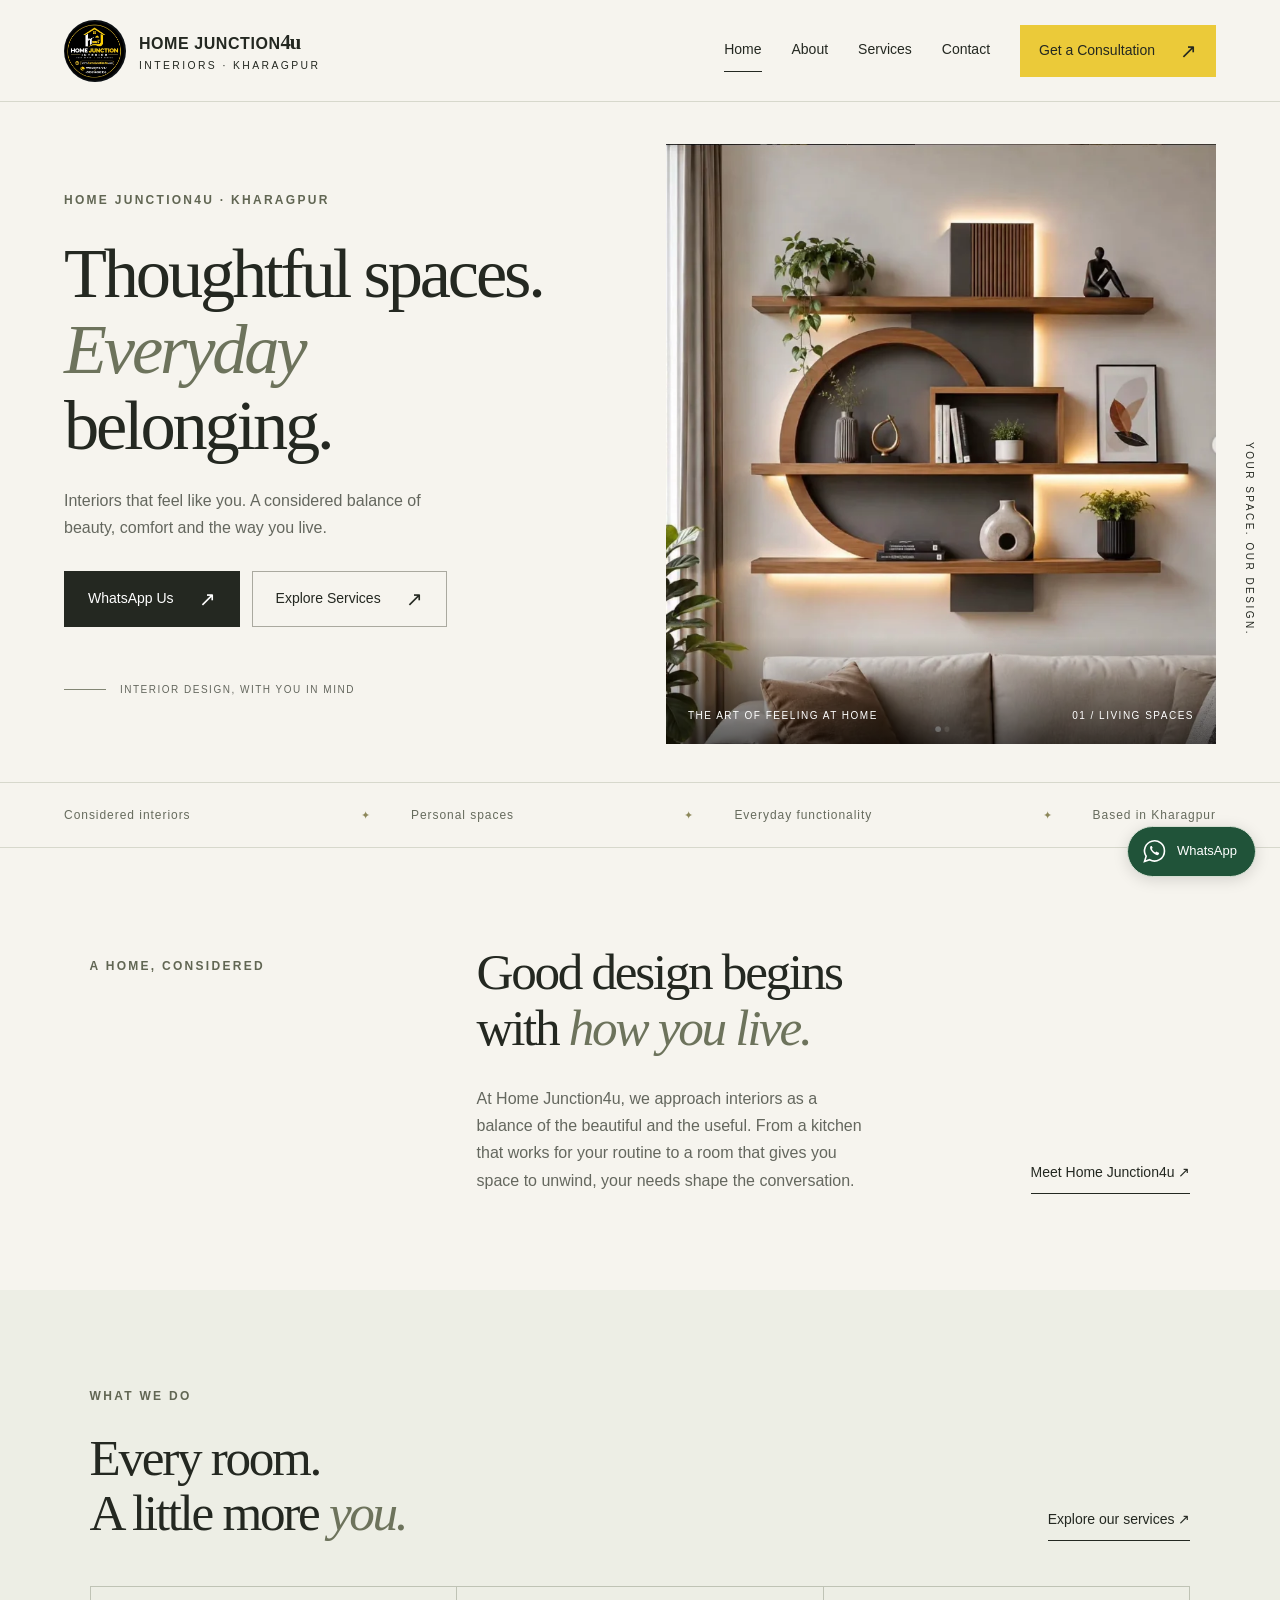
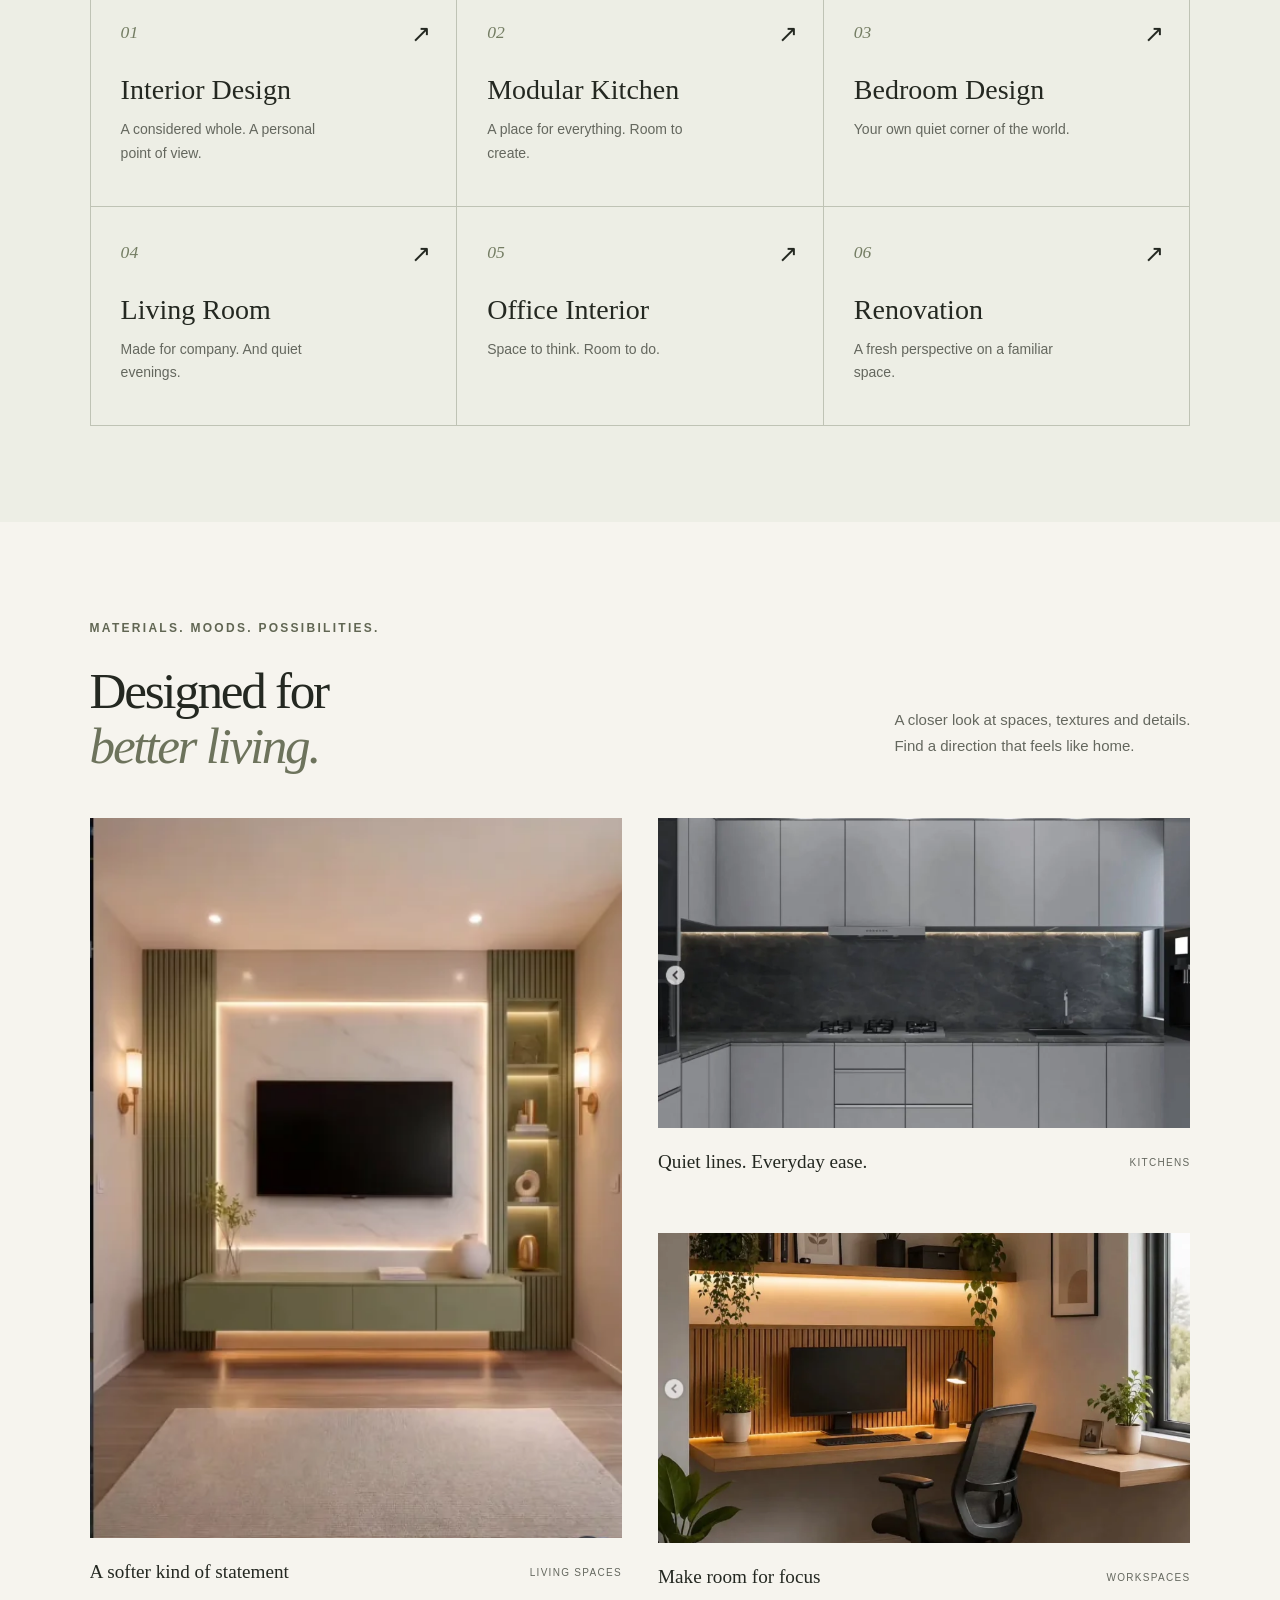
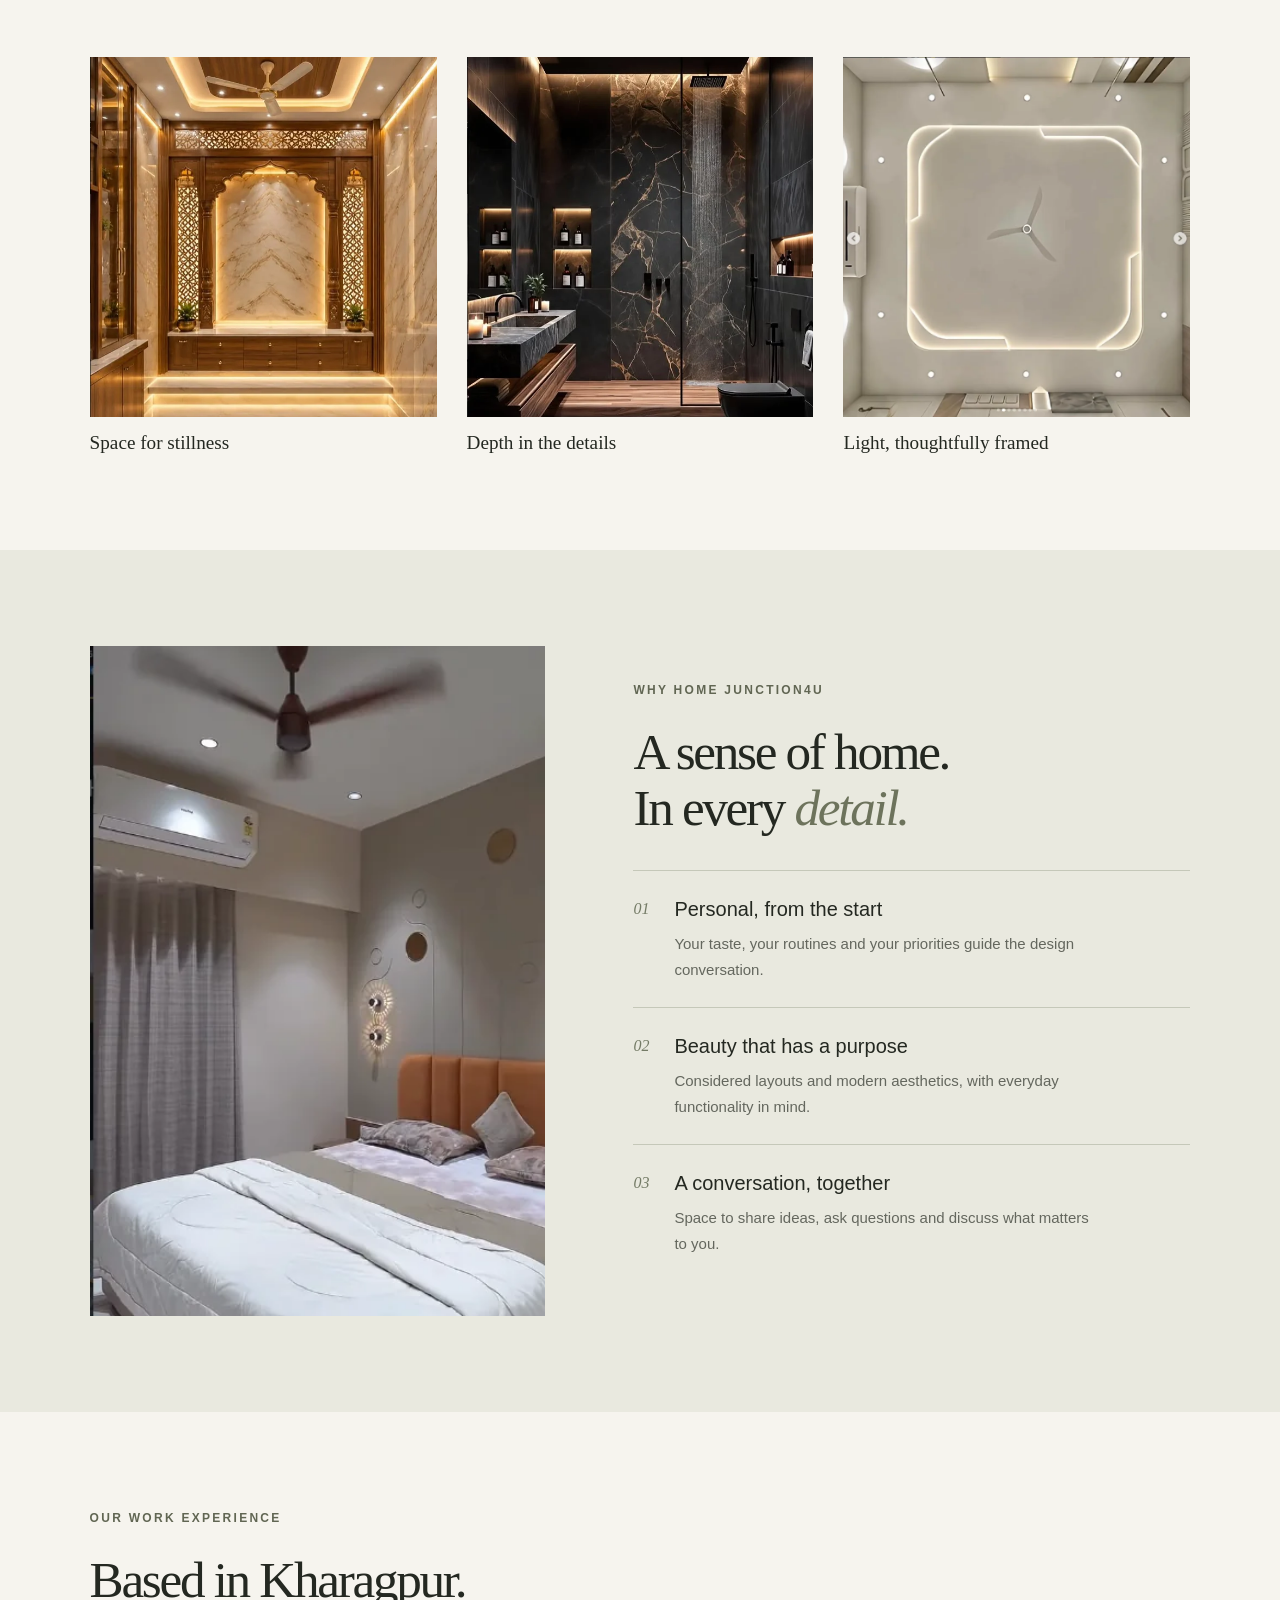
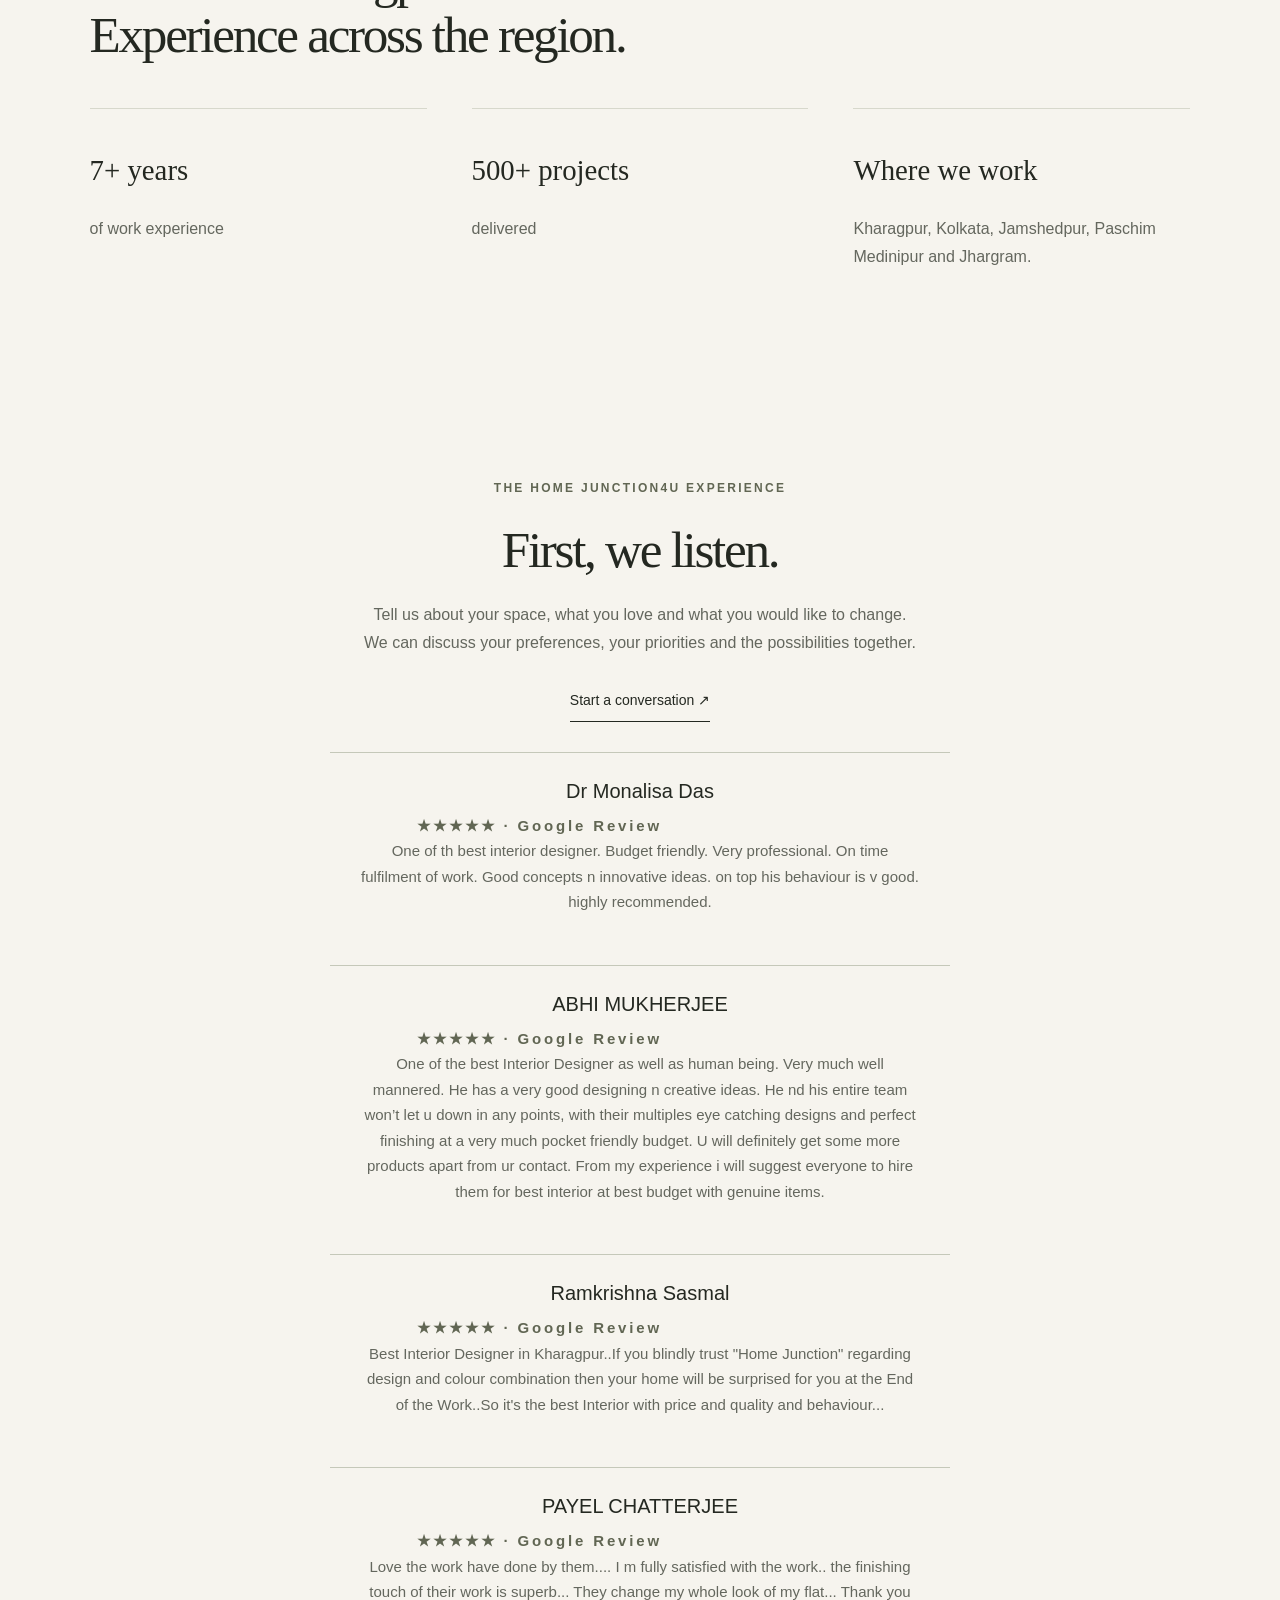
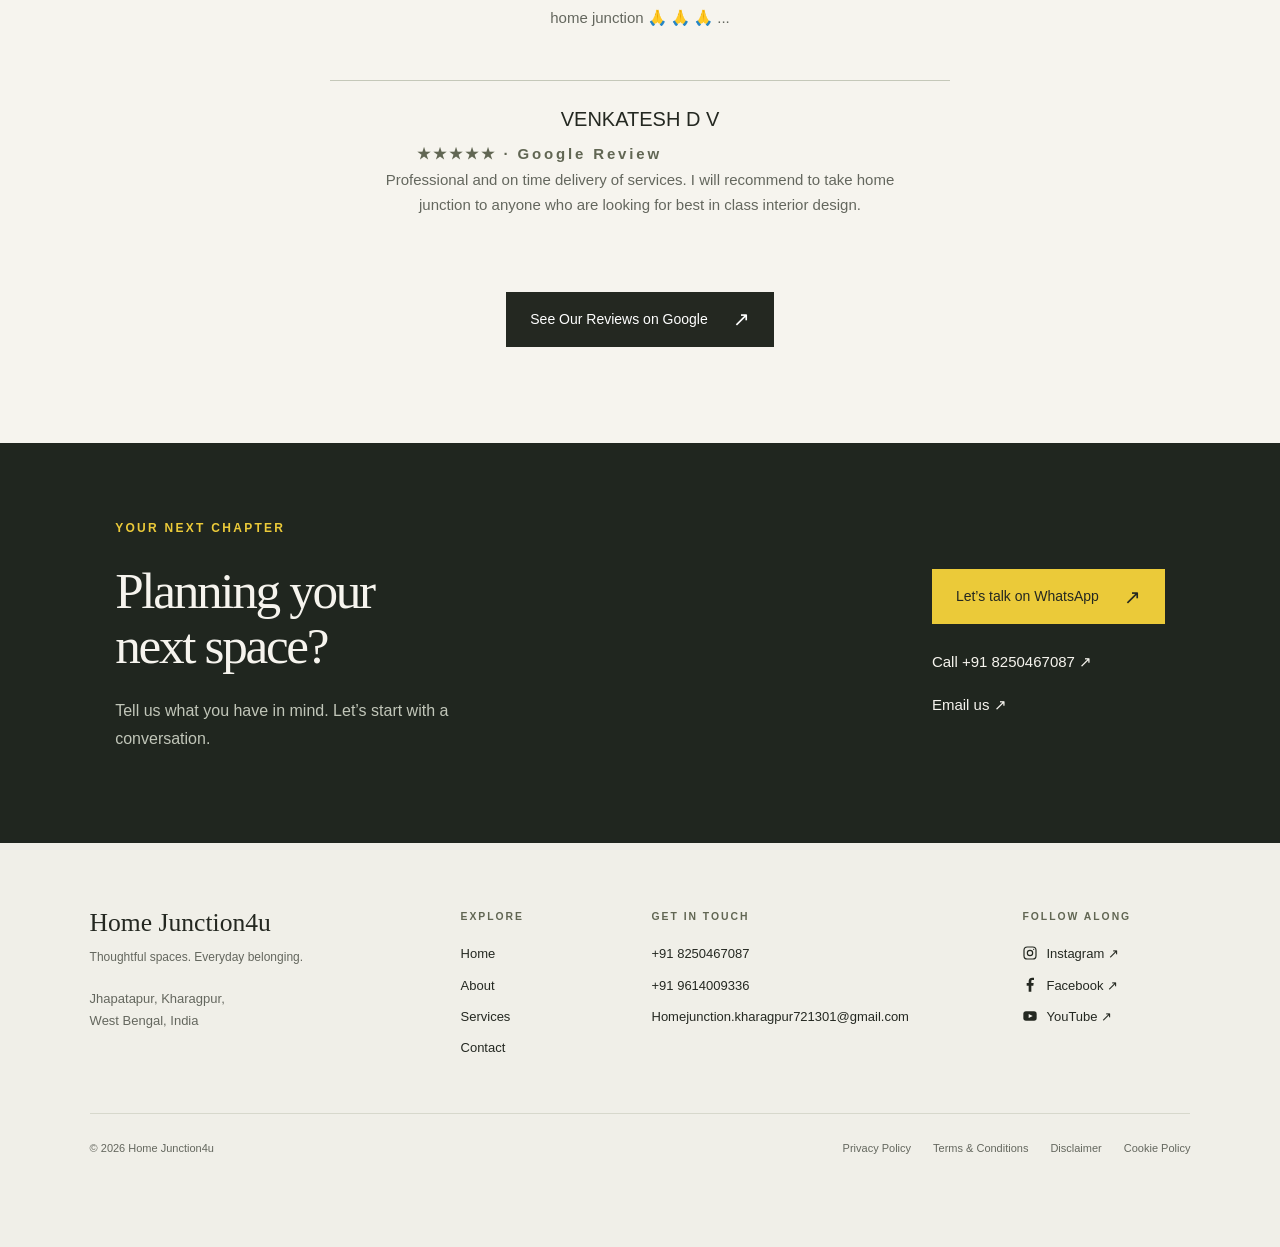
==== commit 7a58b9fd: "Add files via upload" ====
--- a/index.html
+++ b/index.html
@@ -136,11 +136,32 @@
 </div>
 </div>
 </section>
-<section class="experience section reveal">
+<!-- HJ ADDITION START -->
+<section class="section" aria-labelledby="company-experience-heading">
+<div class="section-heading">
+<div><p class="eyebrow">OUR WORK EXPERIENCE</p><h2 id="company-experience-heading">Based in Kharagpur.<br>Experience across the region.</h2></div>
+</div>
+<div class="principles">
+<article><h3>7+ years</h3><p>of work experience</p></article>
+<article><h3>500+ projects</h3><p>delivered</p></article>
+<article><h3>Where we work</h3><p>Kharagpur, Kolkata, Jamshedpur, Paschim Medinipur and Jhargram.</p></article>
+</div>
+</section>
+<!-- HJ ADDITION END --><section class="experience section reveal">
 <p class="eyebrow">THE HOME JUNCTION4U EXPERIENCE</p>
 <h2>First, we listen.</h2>
 <p>Tell us about your space, what you love and what you would like to change. We can discuss your preferences, your priorities and the possibilities together.</p><a class="text-link" href="contact.html">Start a conversation ↗</a>
-</section>
+<!-- HJ SCREENSHOT REVIEWS START -->
+<div class="values" aria-label="Google reviews" style="margin-top:30px">
+<article data-google-review="true"><div style="width:100%"><h3>Dr Monalisa Das</h3><p class="eyebrow"><span role="img" aria-label="5 out of 5 stars">★★★★★</span> · Google Review</p><p data-review-text="true">One of th best interior designer. Budget friendly. Very professional. On time fulfilment of work. Good concepts n innovative ideas. on top his behaviour is v good.  highly recommended.</p></div></article>
+<article data-google-review="true"><div style="width:100%"><h3>ABHI MUKHERJEE</h3><p class="eyebrow"><span role="img" aria-label="5 out of 5 stars">★★★★★</span> · Google Review</p><p data-review-text="true">One of the best Interior Designer as well as human being. Very much well mannered. He has a very good designing n creative ideas. He nd his entire team won’t let u down in any points, with their multiples eye catching designs and perfect finishing at a very much pocket friendly budget. U will definitely get some more products apart from ur contact. From my experience i will suggest everyone to hire them for best interior at best budget with genuine items.</p></div></article>
+<article data-google-review="true"><div style="width:100%"><h3>Ramkrishna Sasmal</h3><p class="eyebrow"><span role="img" aria-label="5 out of 5 stars">★★★★★</span> · Google Review</p><p data-review-text="true">Best Interior Designer in Kharagpur..If you blindly trust &quot;Home Junction&quot; regarding design and colour combination then your home will be surprised for you at the End of the Work..So it&#x27;s the best Interior with price and quality and behaviour...</p></div></article>
+<article data-google-review="true"><div style="width:100%"><h3>PAYEL CHATTERJEE</h3><p class="eyebrow"><span role="img" aria-label="5 out of 5 stars">★★★★★</span> · Google Review</p><p data-review-text="true">Love the work have done by them.... I m fully satisfied with the work.. the finishing touch of their work is superb... They change my whole look of my flat... Thank you home junction 🙏 🙏 🙏 ...</p></div></article>
+<article data-google-review="true"><div style="width:100%"><h3>VENKATESH D V</h3><p class="eyebrow"><span role="img" aria-label="5 out of 5 stars">★★★★★</span> · Google Review</p><p data-review-text="true">Professional and on time delivery of services.  I will recommend to take home junction to anyone who are looking for best in class interior design.</p></div></article>
+</div>
+<!-- HJ SCREENSHOT REVIEWS END --><!-- HJ ADDITION START -->
+<div style="margin-top:24px"><a class="button" href="https://maps.app.goo.gl/nD7Rkpoh7iwtVEsY8" target="_blank" rel="noopener noreferrer">See Our Reviews on Google<span aria-hidden="true">↗</span></a></div>
+<!-- HJ ADDITION END --></section>
 <section class="closing">
 <div>
 <p class="eyebrow">YOUR NEXT CHAPTER</p>
@@ -163,7 +184,7 @@
 <p class="eyebrow">GET IN TOUCH</p><a href="tel:+918250467087">+91 8250467087</a><a href="tel:+919614009336">+91 9614009336</a><a class="email" href="mailto:Homejunction.kharagpur721301@gmail.com">Homejunction.kharagpur721301@gmail.com</a>
 </div>
 <div>
-<p class="eyebrow">FOLLOW ALONG</p><a href="https://www.instagram.com/homejunction4u?stkn=cmZiZWJjYjNsZTdq" target="_blank" rel="noopener noreferrer">Instagram ↗</a><a href="https://www.facebook.com/share/1CfM7Hp6mh/" target="_blank" rel="noopener noreferrer">Facebook ↗</a><a href="https://youtube.com/@homejunction7159?si=ofRrUooe3QBa3fgW" target="_blank" rel="noopener noreferrer">YouTube ↗</a>
+<p class="eyebrow">FOLLOW ALONG</p><a href="https://www.instagram.com/homejunction4u?stkn=cmZiZWJjYjNsZTdq" target="_blank" rel="noopener noreferrer"><!-- HJ ADDITION START --><svg width="16" height="16" viewBox="0 0 24 24" aria-hidden="true" focusable="false" style="display:inline-block;vertical-align:-3px;margin-right:8px"><rect x="3" y="3" width="18" height="18" rx="5" fill="none" stroke="currentColor" stroke-width="1.8"/><circle cx="12" cy="12" r="4" fill="none" stroke="currentColor" stroke-width="1.8"/><circle cx="17.5" cy="6.5" r="1" fill="currentColor"/></svg><!-- HJ ADDITION END -->Instagram ↗</a><a href="https://www.facebook.com/share/1CfM7Hp6mh/" target="_blank" rel="noopener noreferrer"><!-- HJ ADDITION START --><svg width="16" height="16" viewBox="0 0 24 24" aria-hidden="true" focusable="false" style="display:inline-block;vertical-align:-3px;margin-right:8px"><path fill="currentColor" d="M14 22v-9h3l.5-4H14V6.5c0-1.2.4-2 2-2H18V1.2C17.2 1.1 16.3 1 15.3 1 12.4 1 10 2.8 10 6v3H7v4h3v9z"/></svg><!-- HJ ADDITION END -->Facebook ↗</a><a href="https://youtube.com/@homejunction7159?si=ofRrUooe3QBa3fgW" target="_blank" rel="noopener noreferrer"><!-- HJ ADDITION START --><svg width="16" height="16" viewBox="0 0 24 24" aria-hidden="true" focusable="false" style="display:inline-block;vertical-align:-3px;margin-right:8px"><rect x="2" y="5" width="20" height="14" rx="4" fill="currentColor"/><path d="m10 9 6 3-6 3z" fill="var(--paper, #f6f4ee)"/></svg><!-- HJ ADDITION END -->YouTube ↗</a>
 </div>
 </div>
 <div class="footer-bottom"><span>© <span id="year">2026</span> Home Junction4u</span>
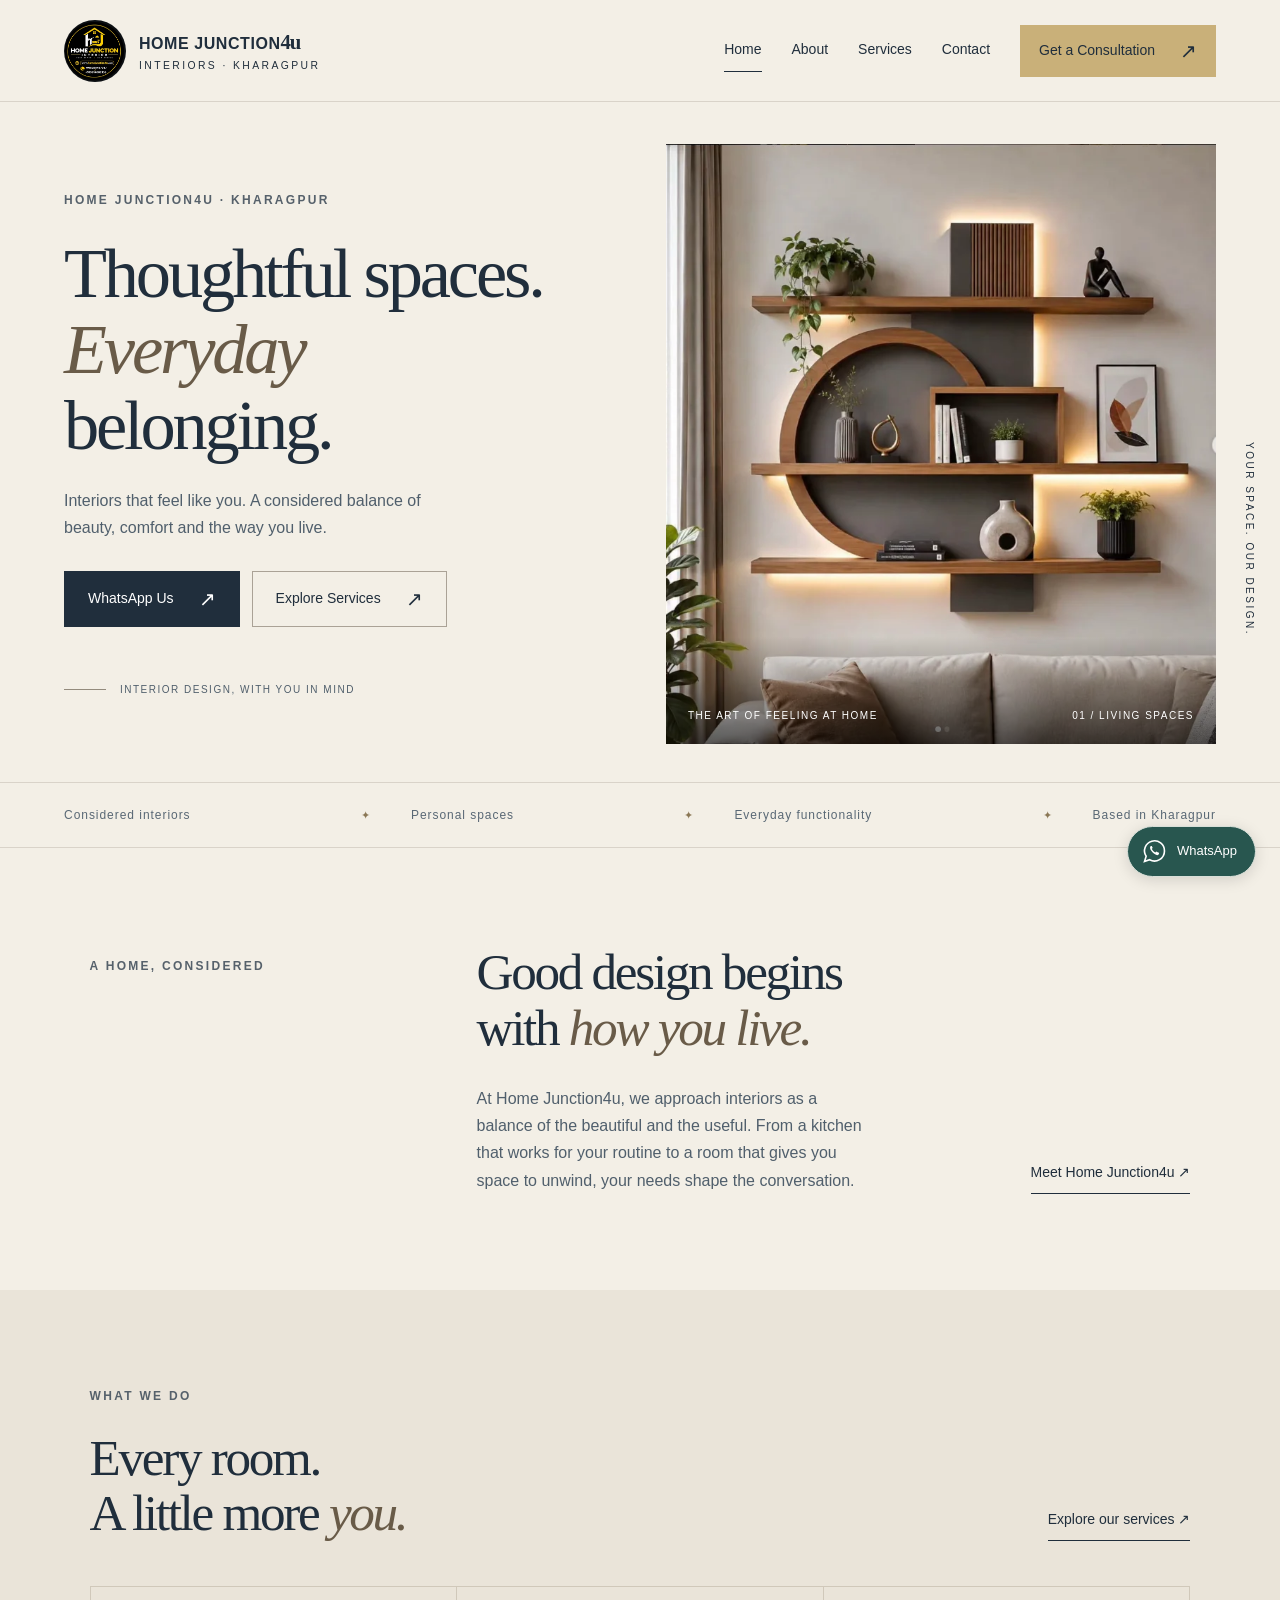
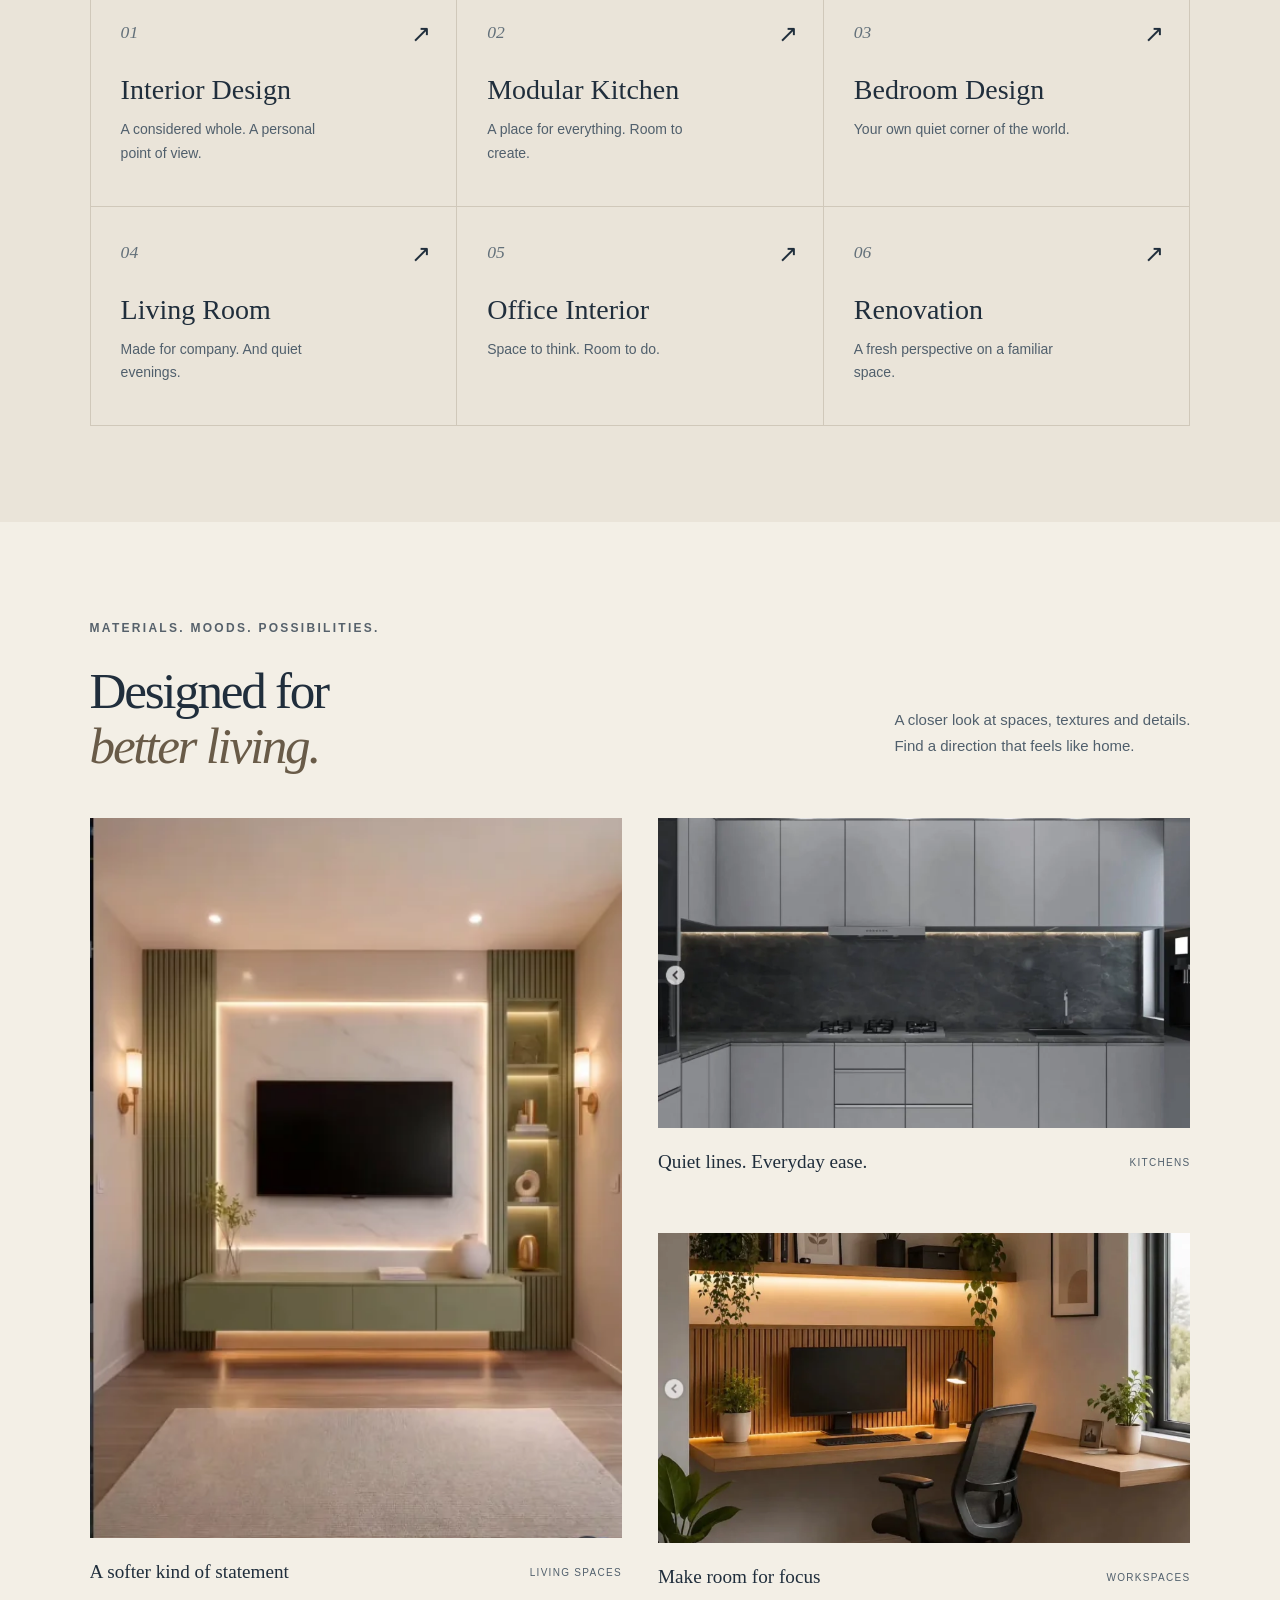
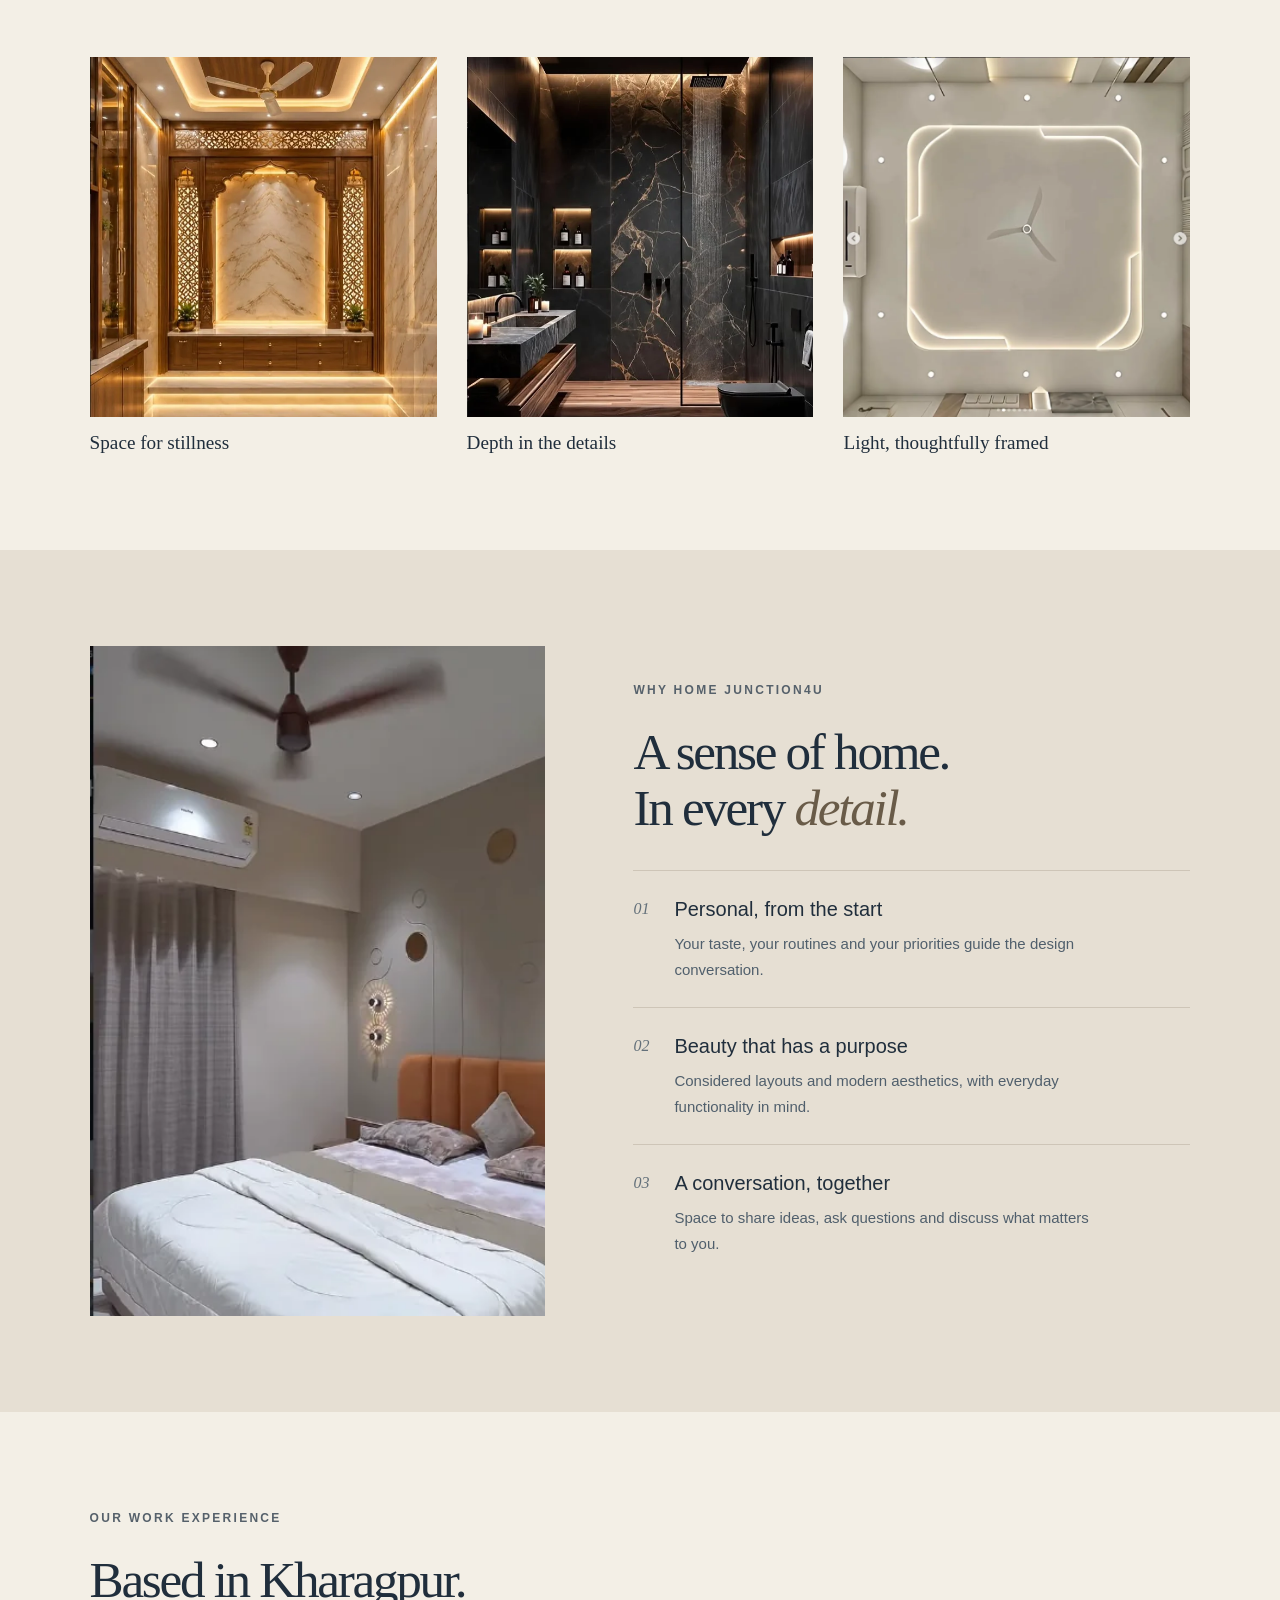
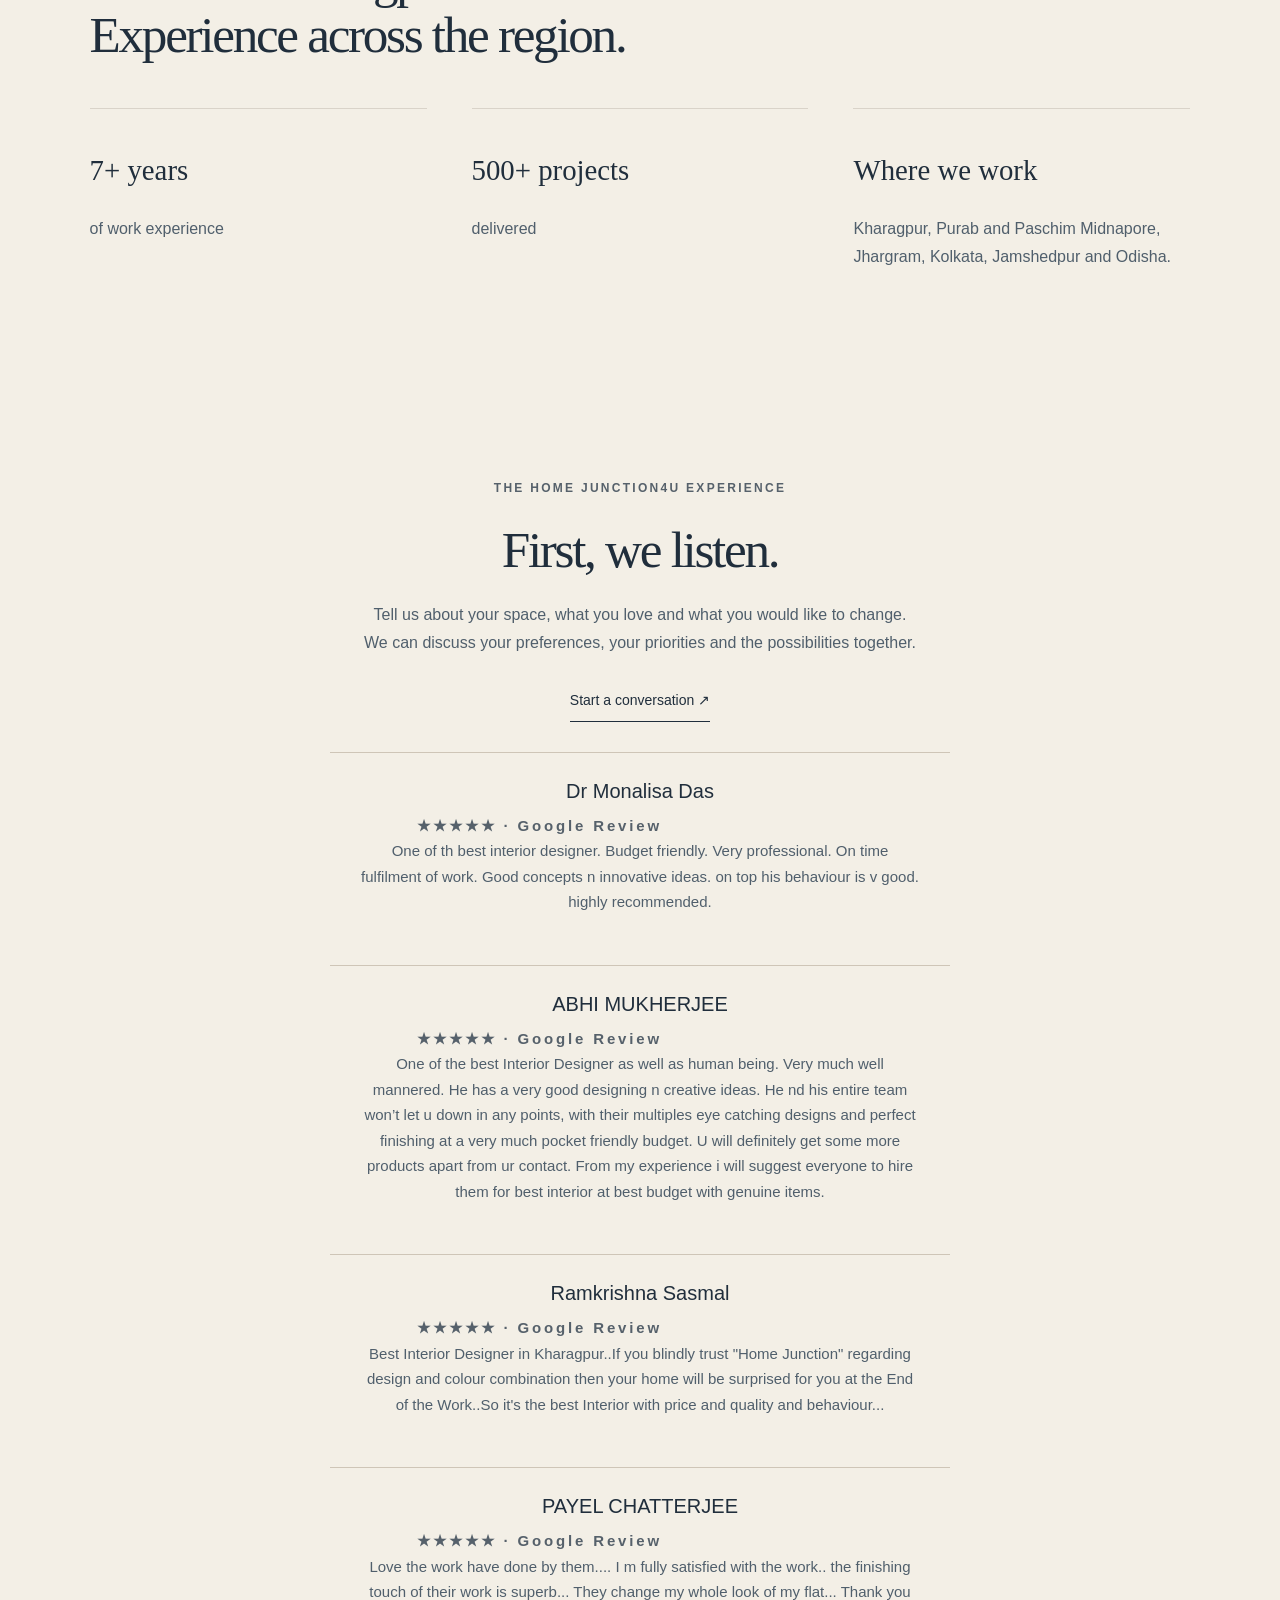
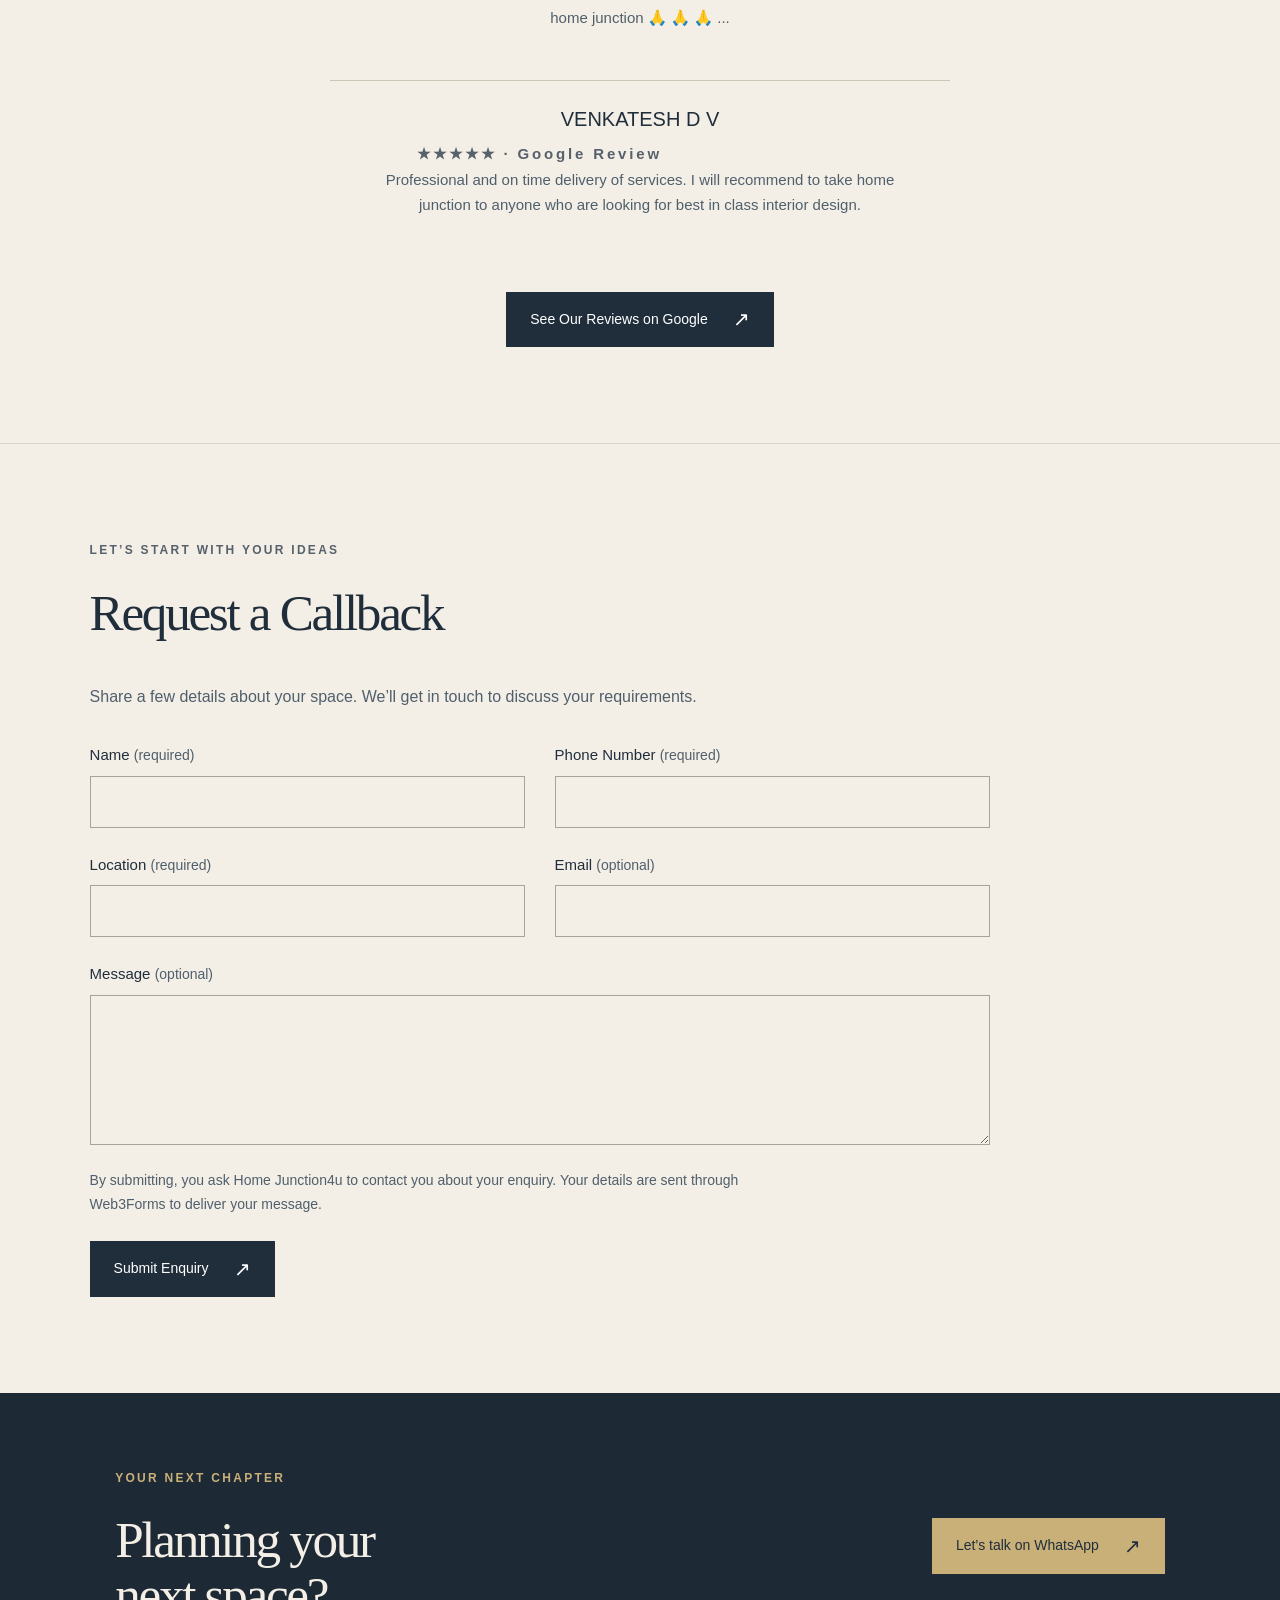
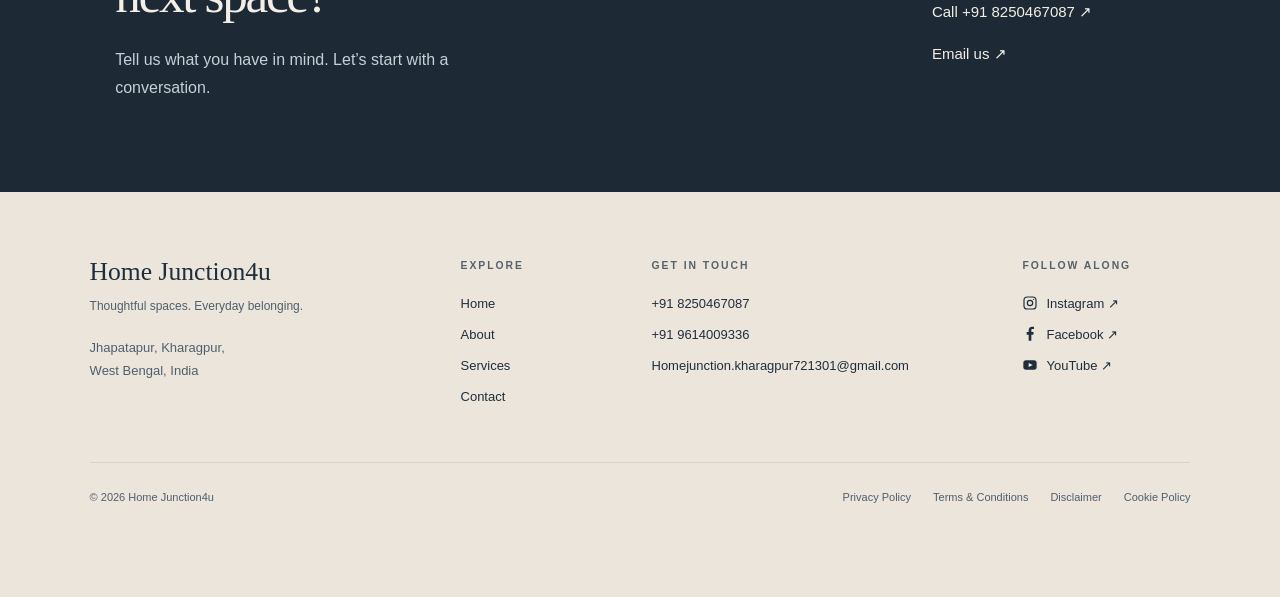
==== commit 82a98020: "Add files via upload" ====
--- a/index.html
+++ b/index.html
@@ -15,7 +15,7 @@
 <link rel="stylesheet" href="style.css">
 <script defer src="main.js">
 </script>
-</head>
+<!-- HJ ENQUIRY ASSETS START --><link rel="stylesheet" href="enquiry-form.css"><script defer src="enquiry-form.js"></script><!-- HJ ENQUIRY ASSETS END --></head>
 <body><a class="skip" href="#main">Skip to content</a>
 <header class="header"><a class="brand" href="index.html" aria-label="Home Junction4u home"><img src="logo-480.webp" width="62" height="62" alt="Home Junction Interior logo"><span>HOME JUNCTION<span class="brand-four">4u</span><small>INTERIORS · KHARAGPUR</small></span></a><button class="menu-toggle" aria-expanded="false" aria-controls="navigation">Menu <span aria-hidden="true">☰</span></button>
 <nav id="navigation" aria-label="Main navigation"><a href="index.html" aria-current=page>Home</a><a href="about.html" >About</a><a href="services.html" >Services</a><a href="contact.html" >Contact</a><a class="button " href="contact.html">Get a Consultation<span aria-hidden="true">↗</span></a>
@@ -144,7 +144,7 @@
 <div class="principles">
 <article><h3>7+ years</h3><p>of work experience</p></article>
 <article><h3>500+ projects</h3><p>delivered</p></article>
-<article><h3>Where we work</h3><p>Kharagpur, Kolkata, Jamshedpur, Paschim Medinipur and Jhargram.</p></article>
+<article><h3>Where we work</h3><p>Kharagpur, Purab and Paschim Midnapore, Jhargram, Kolkata, Jamshedpur and Odisha.</p></article>
 </div>
 </section>
 <!-- HJ ADDITION END --><section class="experience section reveal">
@@ -162,6 +162,29 @@
 <!-- HJ SCREENSHOT REVIEWS END --><!-- HJ ADDITION START -->
 <div style="margin-top:24px"><a class="button" href="https://maps.app.goo.gl/nD7Rkpoh7iwtVEsY8" target="_blank" rel="noopener noreferrer">See Our Reviews on Google<span aria-hidden="true">↗</span></a></div>
 <!-- HJ ADDITION END --></section>
+<!-- HJ ENQUIRY FORM START -->
+<section class="section enquiry-section" aria-labelledby="enquiry-heading">
+<div class="enquiry-intro"><p class="eyebrow">LET’S START WITH YOUR IDEAS</p><h2 id="enquiry-heading">Request a Callback</h2>
+<p>Share a few details about your space. We’ll get in touch to discuss your requirements.</p></div>
+<form id="enquiry-form" class="enquiry-form" action="https://api.web3forms.com/submit" method="POST" aria-describedby="enquiry-note">
+<input type="hidden" name="access_key" value="d6a0d2d5-0103-4689-93b1-94c3e643372b">
+<input type="hidden" name="subject" value="New Enquiry - Home Junction4u">
+<input type="hidden" name="from_name" value="Home Junction4u Website">
+<input type="checkbox" name="botcheck" tabindex="-1" aria-hidden="true" style="display:none">
+<fieldset aria-label="Your enquiry details"><div class="enquiry-fields">
+<div class="enquiry-field"><label for="enquiry-name">Name <span>(required)</span></label><input id="enquiry-name" name="name" type="text" autocomplete="name" maxlength="120" required></div>
+<div class="enquiry-field"><label for="enquiry-phone">Phone Number <span>(required)</span></label><input id="enquiry-phone" name="phone" type="tel" inputmode="tel" autocomplete="tel" maxlength="30" required></div>
+<div class="enquiry-field"><label for="enquiry-location">Location <span>(required)</span></label><input id="enquiry-location" name="location" type="text" autocomplete="address-level2" maxlength="200" required></div>
+<div class="enquiry-field"><label for="enquiry-email">Email <span>(optional)</span></label><input id="enquiry-email" name="email" type="email" autocomplete="email" maxlength="254"></div>
+<div class="enquiry-field enquiry-field-wide"><label for="enquiry-message">Message <span>(optional)</span></label><textarea id="enquiry-message" name="message" rows="5" maxlength="5000"></textarea></div>
+</div></fieldset>
+<p id="enquiry-note" class="enquiry-note">By submitting, you ask Home Junction4u to contact you about your enquiry. Your details are sent through Web3Forms to deliver your message.</p>
+<button type="submit" class="button">Submit Enquiry<span aria-hidden="true">↗</span></button>
+<p id="enquiry-status" class="enquiry-status" role="status" aria-live="polite" aria-atomic="true"></p>
+<noscript><p>JavaScript is off. Submitting will open Web3Forms to complete your enquiry. You can also use the phone, email or WhatsApp links on this page.</p></noscript>
+</form>
+</section>
+<!-- HJ ENQUIRY FORM END -->
 <section class="closing">
 <div>
 <p class="eyebrow">YOUR NEXT CHAPTER</p>
@@ -184,7 +207,7 @@
 <p class="eyebrow">GET IN TOUCH</p><a href="tel:+918250467087">+91 8250467087</a><a href="tel:+919614009336">+91 9614009336</a><a class="email" href="mailto:Homejunction.kharagpur721301@gmail.com">Homejunction.kharagpur721301@gmail.com</a>
 </div>
 <div>
-<p class="eyebrow">FOLLOW ALONG</p><a href="https://www.instagram.com/homejunction4u?stkn=cmZiZWJjYjNsZTdq" target="_blank" rel="noopener noreferrer"><!-- HJ ADDITION START --><svg width="16" height="16" viewBox="0 0 24 24" aria-hidden="true" focusable="false" style="display:inline-block;vertical-align:-3px;margin-right:8px"><rect x="3" y="3" width="18" height="18" rx="5" fill="none" stroke="currentColor" stroke-width="1.8"/><circle cx="12" cy="12" r="4" fill="none" stroke="currentColor" stroke-width="1.8"/><circle cx="17.5" cy="6.5" r="1" fill="currentColor"/></svg><!-- HJ ADDITION END -->Instagram ↗</a><a href="https://www.facebook.com/share/1CfM7Hp6mh/" target="_blank" rel="noopener noreferrer"><!-- HJ ADDITION START --><svg width="16" height="16" viewBox="0 0 24 24" aria-hidden="true" focusable="false" style="display:inline-block;vertical-align:-3px;margin-right:8px"><path fill="currentColor" d="M14 22v-9h3l.5-4H14V6.5c0-1.2.4-2 2-2H18V1.2C17.2 1.1 16.3 1 15.3 1 12.4 1 10 2.8 10 6v3H7v4h3v9z"/></svg><!-- HJ ADDITION END -->Facebook ↗</a><a href="https://youtube.com/@homejunction7159?si=ofRrUooe3QBa3fgW" target="_blank" rel="noopener noreferrer"><!-- HJ ADDITION START --><svg width="16" height="16" viewBox="0 0 24 24" aria-hidden="true" focusable="false" style="display:inline-block;vertical-align:-3px;margin-right:8px"><rect x="2" y="5" width="20" height="14" rx="4" fill="currentColor"/><path d="m10 9 6 3-6 3z" fill="var(--paper, #f6f4ee)"/></svg><!-- HJ ADDITION END -->YouTube ↗</a>
+<p class="eyebrow">FOLLOW ALONG</p><a href="https://www.instagram.com/homejunction4u?stkn=cmZiZWJjYjNsZTdq" target="_blank" rel="noopener noreferrer"><!-- HJ ADDITION START --><svg width="16" height="16" viewBox="0 0 24 24" aria-hidden="true" focusable="false" style="display:inline-block;vertical-align:-3px;margin-right:8px"><rect x="3" y="3" width="18" height="18" rx="5" fill="none" stroke="currentColor" stroke-width="1.8"/><circle cx="12" cy="12" r="4" fill="none" stroke="currentColor" stroke-width="1.8"/><circle cx="17.5" cy="6.5" r="1" fill="currentColor"/></svg><!-- HJ ADDITION END -->Instagram ↗</a><a href="https://www.facebook.com/share/1CfM7Hp6mh/" target="_blank" rel="noopener noreferrer"><!-- HJ ADDITION START --><svg width="16" height="16" viewBox="0 0 24 24" aria-hidden="true" focusable="false" style="display:inline-block;vertical-align:-3px;margin-right:8px"><path fill="currentColor" d="M14 22v-9h3l.5-4H14V6.5c0-1.2.4-2 2-2H18V1.2C17.2 1.1 16.3 1 15.3 1 12.4 1 10 2.8 10 6v3H7v4h3v9z"/></svg><!-- HJ ADDITION END -->Facebook ↗</a><a href="https://youtube.com/@homejunction7159?si=ofRrUooe3QBa3fgW" target="_blank" rel="noopener noreferrer"><!-- HJ ADDITION START --><svg width="16" height="16" viewBox="0 0 24 24" aria-hidden="true" focusable="false" style="display:inline-block;vertical-align:-3px;margin-right:8px"><rect x="2" y="5" width="20" height="14" rx="4" fill="currentColor"/><path d="m10 9 6 3-6 3z" fill="var(--paper, #f3efe6)"/></svg><!-- HJ ADDITION END -->YouTube ↗</a>
 </div>
 </div>
 <div class="footer-bottom"><span>© <span id="year">2026</span> Home Junction4u</span>
--- a/style.css
+++ b/style.css
@@ -1,12 +1,12 @@
 @charset "UTF-8";
   
 :root {
-  --paper:#f6f4ee;
-  --ink:#242821;
-  --muted:#64675e;
-  --line:#d7d8cc;
-  --gold:#ebca39;
-  --dark:#20261f;
+  --paper:#f3efe6;
+  --ink:#202e3c;
+  --muted:#505f6c;
+  --line:#d9d3c9;
+  --gold:#c9b079;
+  --dark:#1d2935;
   --serif:Georgia,'Times New Roman',serif;
   --sans:Arial,Helvetica,sans-serif}
 * {
@@ -48,11 +48,11 @@
   line-height:1.35}
 em {
   font-weight:400;
-  color:#6d735c}
+  color:#695b48}
 p {
   color:var(--muted)}
 :focus-visible {
-  outline:3px solid #a37700;
+  outline:3px solid #806638;
   outline-offset:5px}
 a,button {
   -webkit-tap-highlight-color:transparent}
@@ -72,7 +72,7 @@
   align-items:center;
   justify-content:space-between;
   border-bottom:1px solid var(--line);
-  background:rgba(246,244,238,.98);
+  background:rgba(243,239,230,.98);
   position:sticky;
   top:0;
   z-index:20}
@@ -122,7 +122,7 @@
   border:1px solid var(--ink);
   transition:background .2s,transform .2s}
 .button:hover {
-  background:#414a37;
+  background:#344758;
   transform:translateY(-2px)}
 .button span {
   font-size:1.25rem;
@@ -130,9 +130,9 @@
 .button.secondary {
   background:transparent;
   color:var(--ink);
-  border-color:#aaa99f}
+  border-color:#aaa296}
 .button.secondary:hover {
-  background:#eae8df}
+  background:#e7e0d5}
 .header .button {
   background:var(--gold);
   border-color:var(--gold);
@@ -156,7 +156,7 @@
   font-weight:600;
   line-height:1.7;
   margin-bottom:24px;
-  color:#616653}
+  color:#56616b}
 .hero h1 {
   margin-bottom:24px}
 .hero-description {
@@ -178,7 +178,7 @@
 .line {
   width:42px;
   height:1px;
-  background:#828674}
+  background:#938b7d}
 .hero-image {
   position:relative;
   min-height:600px;
@@ -214,13 +214,13 @@
   display:flex;
   justify-content:space-between;
   gap:15px;
-  color:#666b5d;
+  color:#596875;
   font-size:.75rem;
   letter-spacing:.08em}
 .service-ribbon span+span:before {
   content:'✦';
   font-size:.7rem;
-  color:#8d885b;
+  color:#8b7856;
   margin-right:40px}
 .section {
   padding:96px 7%;
@@ -250,11 +250,11 @@
   border-bottom:1px solid var(--ink);
   white-space:normal}
 .text-link:hover {
-  color:#747850}
+  color:#65523c}
 .intro-bottom .text-link {
   justify-self:end}
 .services {
-  background:#edeee5;
+  background:#eae4d9;
   max-width:none}
 .section-heading {
   display:flex;
@@ -270,19 +270,19 @@
 .services-grid {
   display:grid;
   grid-template-columns:repeat(3,1fr);
-  border-top:1px solid #bfc3b5;
-  border-left:1px solid #bfc3b5}
+  border-top:1px solid #d0c8ba;
+  border-left:1px solid #d0c8ba}
 .service-card {
   padding:32px 30px 40px;
-  border-right:1px solid #bfc3b5;
-  border-bottom:1px solid #bfc3b5;
+  border-right:1px solid #d0c8ba;
+  border-bottom:1px solid #d0c8ba;
   position:relative;
   transition:background .25s}
 .service-card:hover {
-  background:#e1e4d5}
+  background:#dfd6c8}
 .number {
   font:italic 1.1rem var(--serif);
-  color:#747d63}
+  color:#63707a}
 .service-card h3 {
   font:1.75rem var(--serif);
   margin:28px 0 12px}
@@ -336,7 +336,7 @@
 .why {
   display:grid;
   grid-template-columns:.9fr 1.1fr;
-  background:#e9e9df;
+  background:#e6dfd3;
   max-width:none;
   gap:8%;
   align-items:center}
@@ -348,11 +348,11 @@
   display:flex;
   gap:25px;
   padding:25px 0;
-  border-top:1px solid #c5c8b9}
+  border-top:1px solid #cec5b7}
 .values article>span {
   font:italic 1rem var(--serif);
   padding-top:4px;
-  color:#747b66}
+  color:#63707a}
 .values h3 {
   margin-bottom:8px}
 .values p {
@@ -381,7 +381,7 @@
 .closing h2 {
   margin-bottom:24px}
 .closing p {
-  color:#c1c6b9;
+  color:#c7d0d7;
   max-width:430px}
 .closing-actions {
   display:flex;
@@ -396,7 +396,7 @@
   margin-bottom:8px}
 footer {
   padding:65px 7% 90px;
-  background:#f0efe8}
+  background:#ebe5db}
 .footer-grid {
   display:grid;
   grid-template-columns:1.4fr .65fr 1.4fr .7fr;
@@ -443,9 +443,9 @@
   display:flex;
   align-items:center;
   gap:8px;
-  background:#205339;
+  background:#28564f;
   color:#fff;
-  border:1px solid #d4dfd2;
+  border:1px solid #d8dfd8;
   border-radius:40px;
   padding:10px 18px 10px 12px;
   font-size:.8125rem;
@@ -491,7 +491,7 @@
   margin-top:40px}
 .service-jumps a {
   font-size:.875rem;
-  border-bottom:1px solid #a8ad9d;
+  border-bottom:1px solid #b2a99b;
   padding:8px 0}
 .service-details {
   padding-top:0}
@@ -523,7 +523,7 @@
   align-items:start}
 .contact-primary {
   padding:45px;
-  background:#e9ebdf}
+  background:#e8e1d5}
 .contact-primary h2 {
   font-size:3rem}
 .small-note {
@@ -723,7 +723,7 @@
   font-size:.57rem}
 .menu-toggle {
   display:block;
-  border:1px solid #b7bcaf;
+  border:1px solid #b9b0a1;
   background:transparent;
   padding:8px 12px;
   font-size:.8125rem;
@@ -811,7 +811,7 @@
 .service-ribbon span:before {
   content:'—';
   margin-right:10px;
-  color:#8d885b}
+  color:#8b7856}
 .section {
   padding:58px 6%}
 h2 {
--- a/enquiry-form.css
+++ b/enquiry-form.css
@@ -0,0 +1,25 @@
+/* Styles scoped to the added enquiry form only. */
+.enquiry-section { border-top: 1px solid var(--line); }
+.enquiry-section .enquiry-intro { max-width: 650px; }
+.enquiry-form { max-width: 900px; margin-top: 32px; }
+.enquiry-form fieldset { border: 0; padding: 0; margin: 0; min-width: 0; }
+.enquiry-fields { display: grid; grid-template-columns: 1fr 1fr; gap: 24px 30px; }
+.enquiry-field { min-width: 0; }
+.enquiry-field label { display: block; margin-bottom: 8px; font-size: .9375rem; color: var(--ink); }
+.enquiry-field label span { color: var(--muted); font-size: .875rem; }
+.enquiry-field input, .enquiry-field textarea {
+  display: block; width: 100%; min-width: 0; padding: 13px 15px;
+  border: 1px solid #aaa296; border-radius: 0;
+  background: var(--paper); color: var(--ink); font: inherit; line-height: 1.5;
+}
+.enquiry-field textarea { resize: vertical; min-height: 150px; }
+.enquiry-field-wide { grid-column: 1 / -1; }
+.enquiry-form .enquiry-note { font-size: .875rem; margin: 24px 0; max-width: 650px; }
+.enquiry-form button { cursor: pointer; }
+.enquiry-form button:disabled { cursor: wait; opacity: .7; transform: none; }
+.enquiry-form [aria-invalid="true"] { border-color: #8b3333; }
+.enquiry-status { margin: 18px 0 0; max-width: 650px; }
+.enquiry-status:empty { display: none; }
+.enquiry-status[data-state="error"] { color: #8b3333; }
+.enquiry-status[data-state="success"] { color: #28564f; }
+@media (max-width:650px) { .enquiry-fields { grid-template-columns: 1fr; gap: 20px; } }
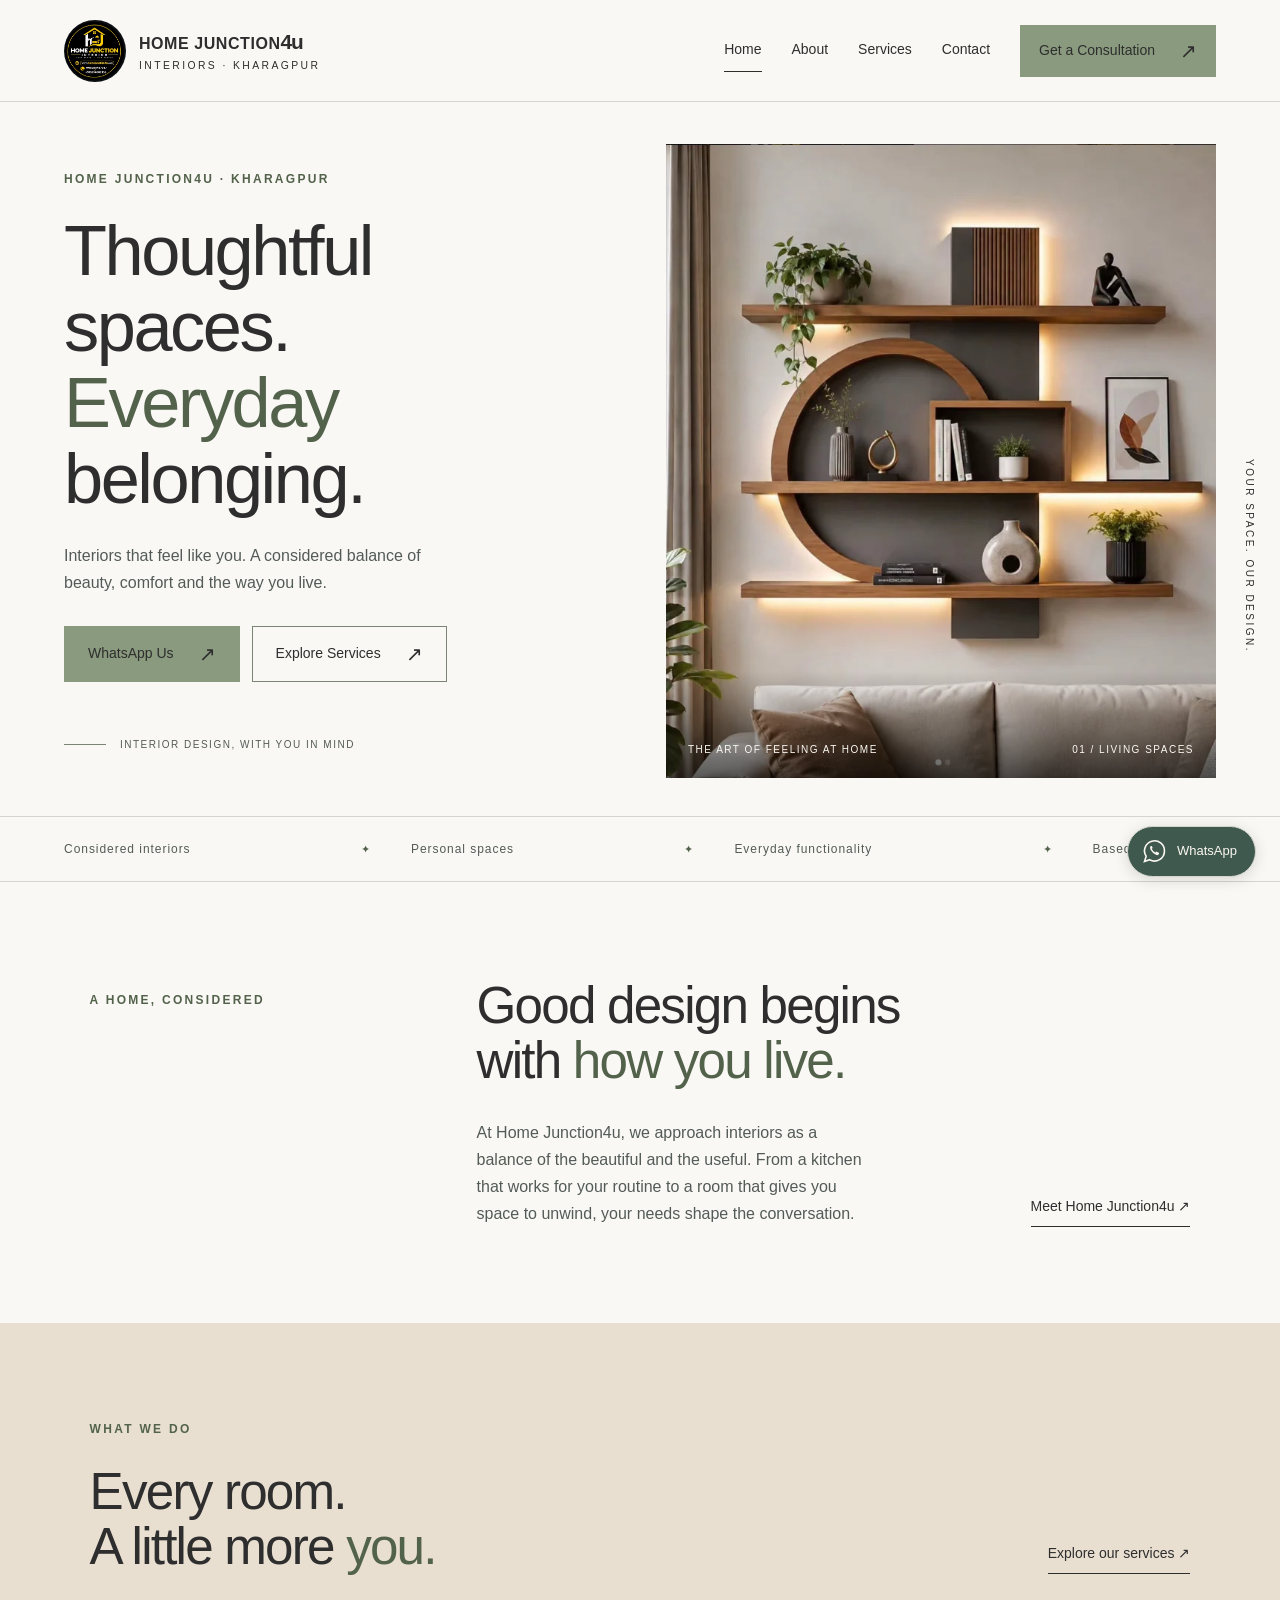
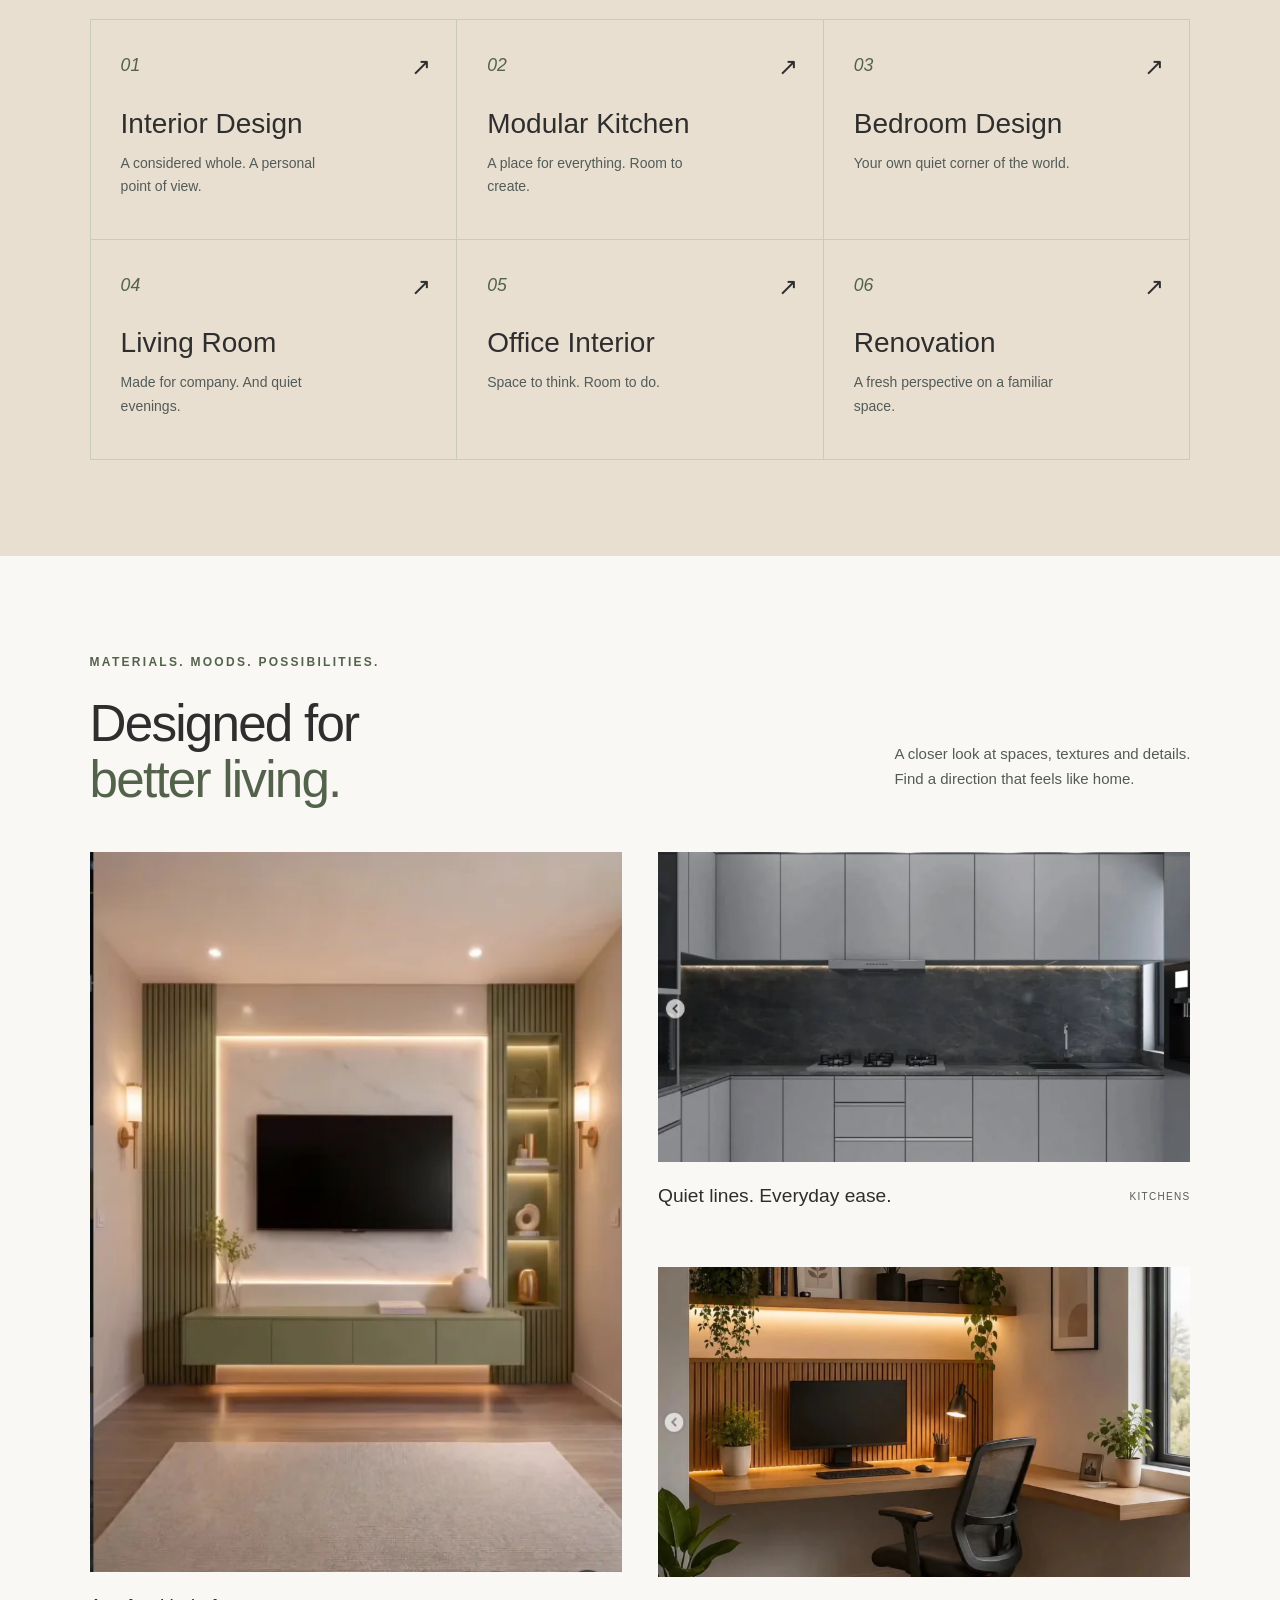
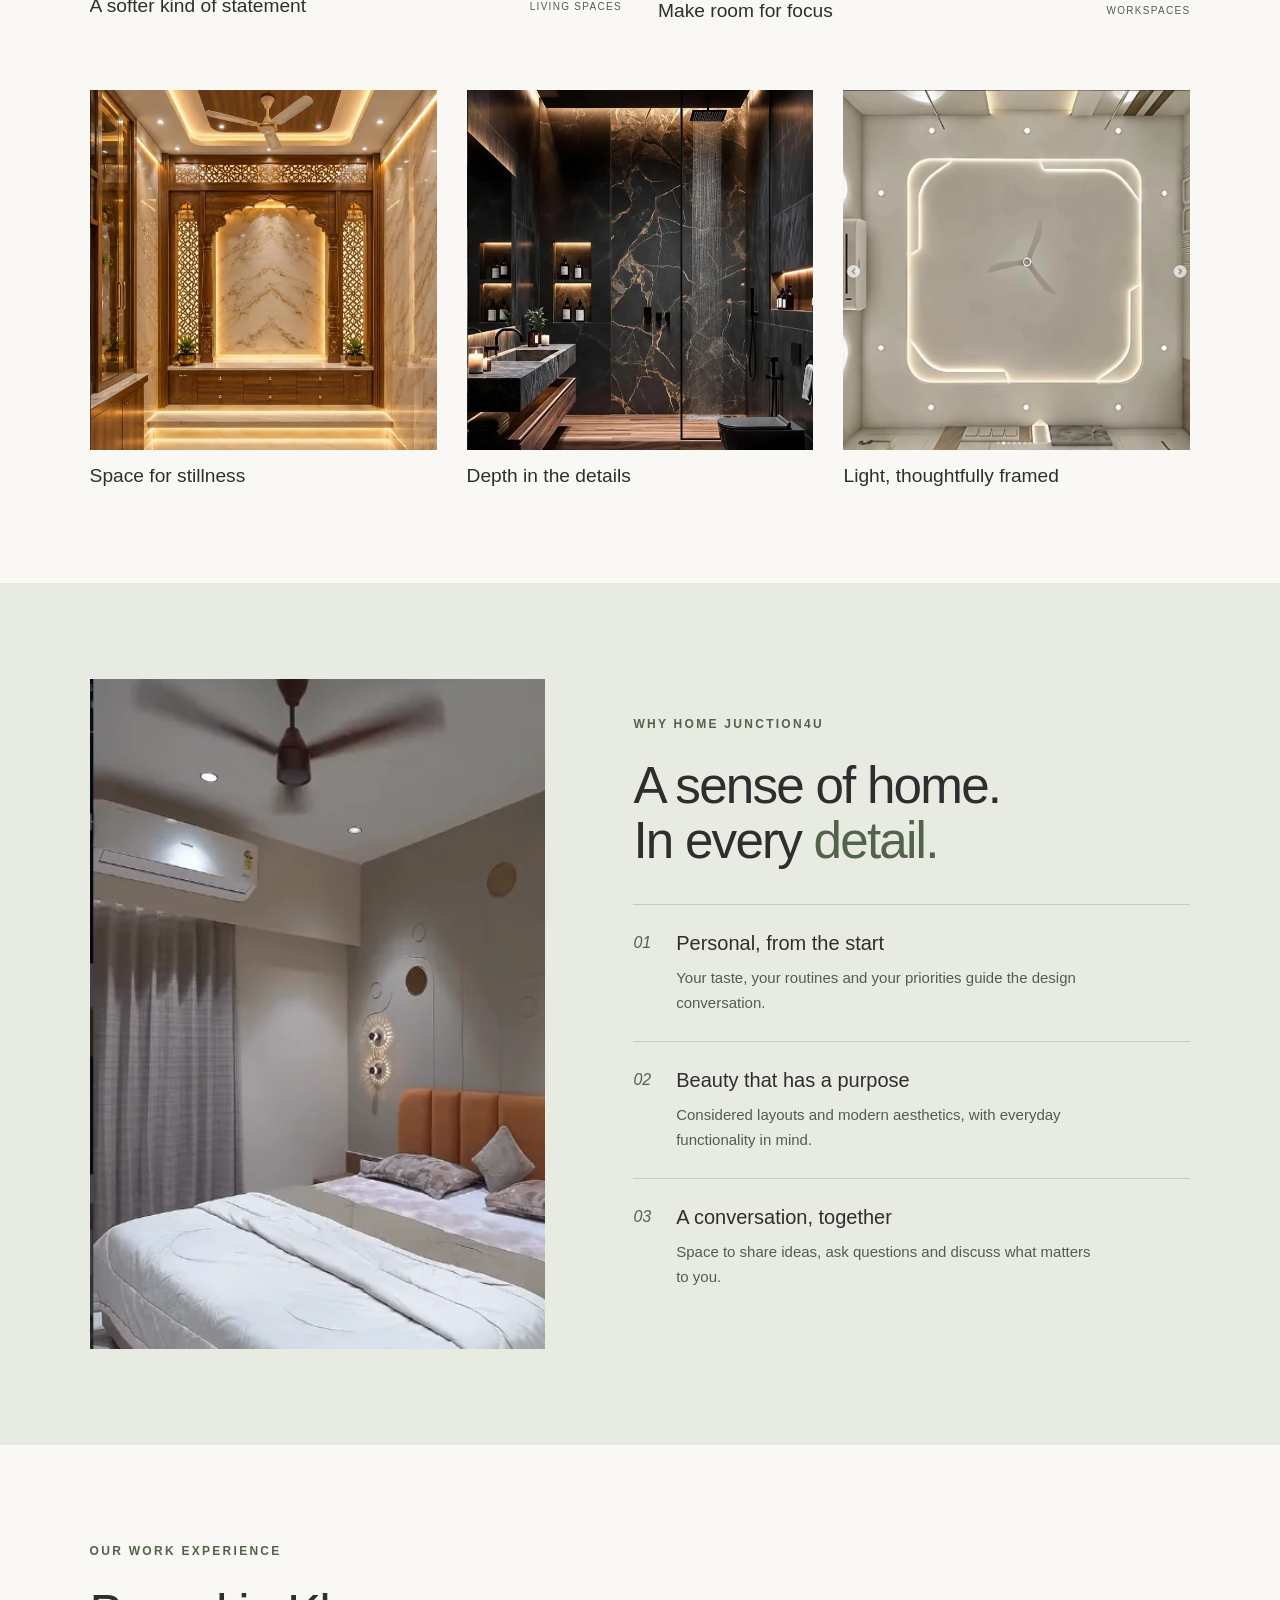
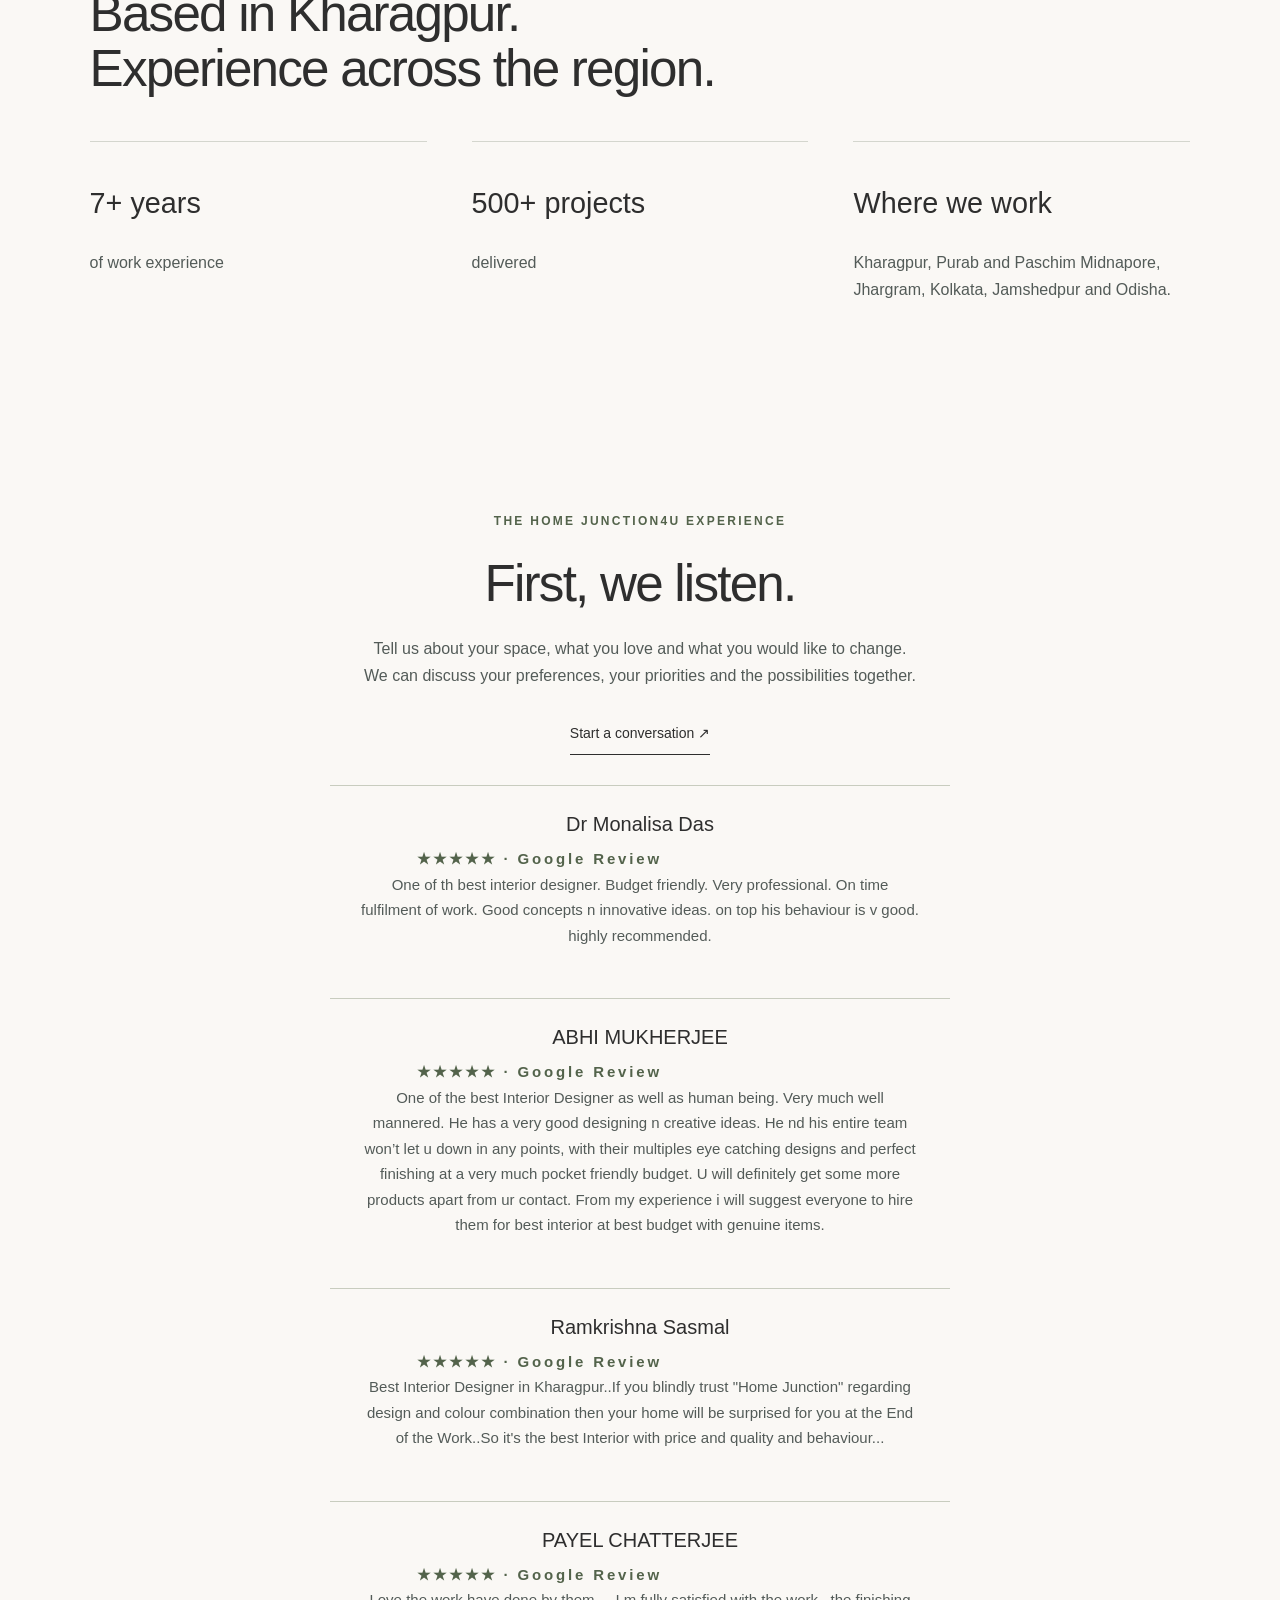
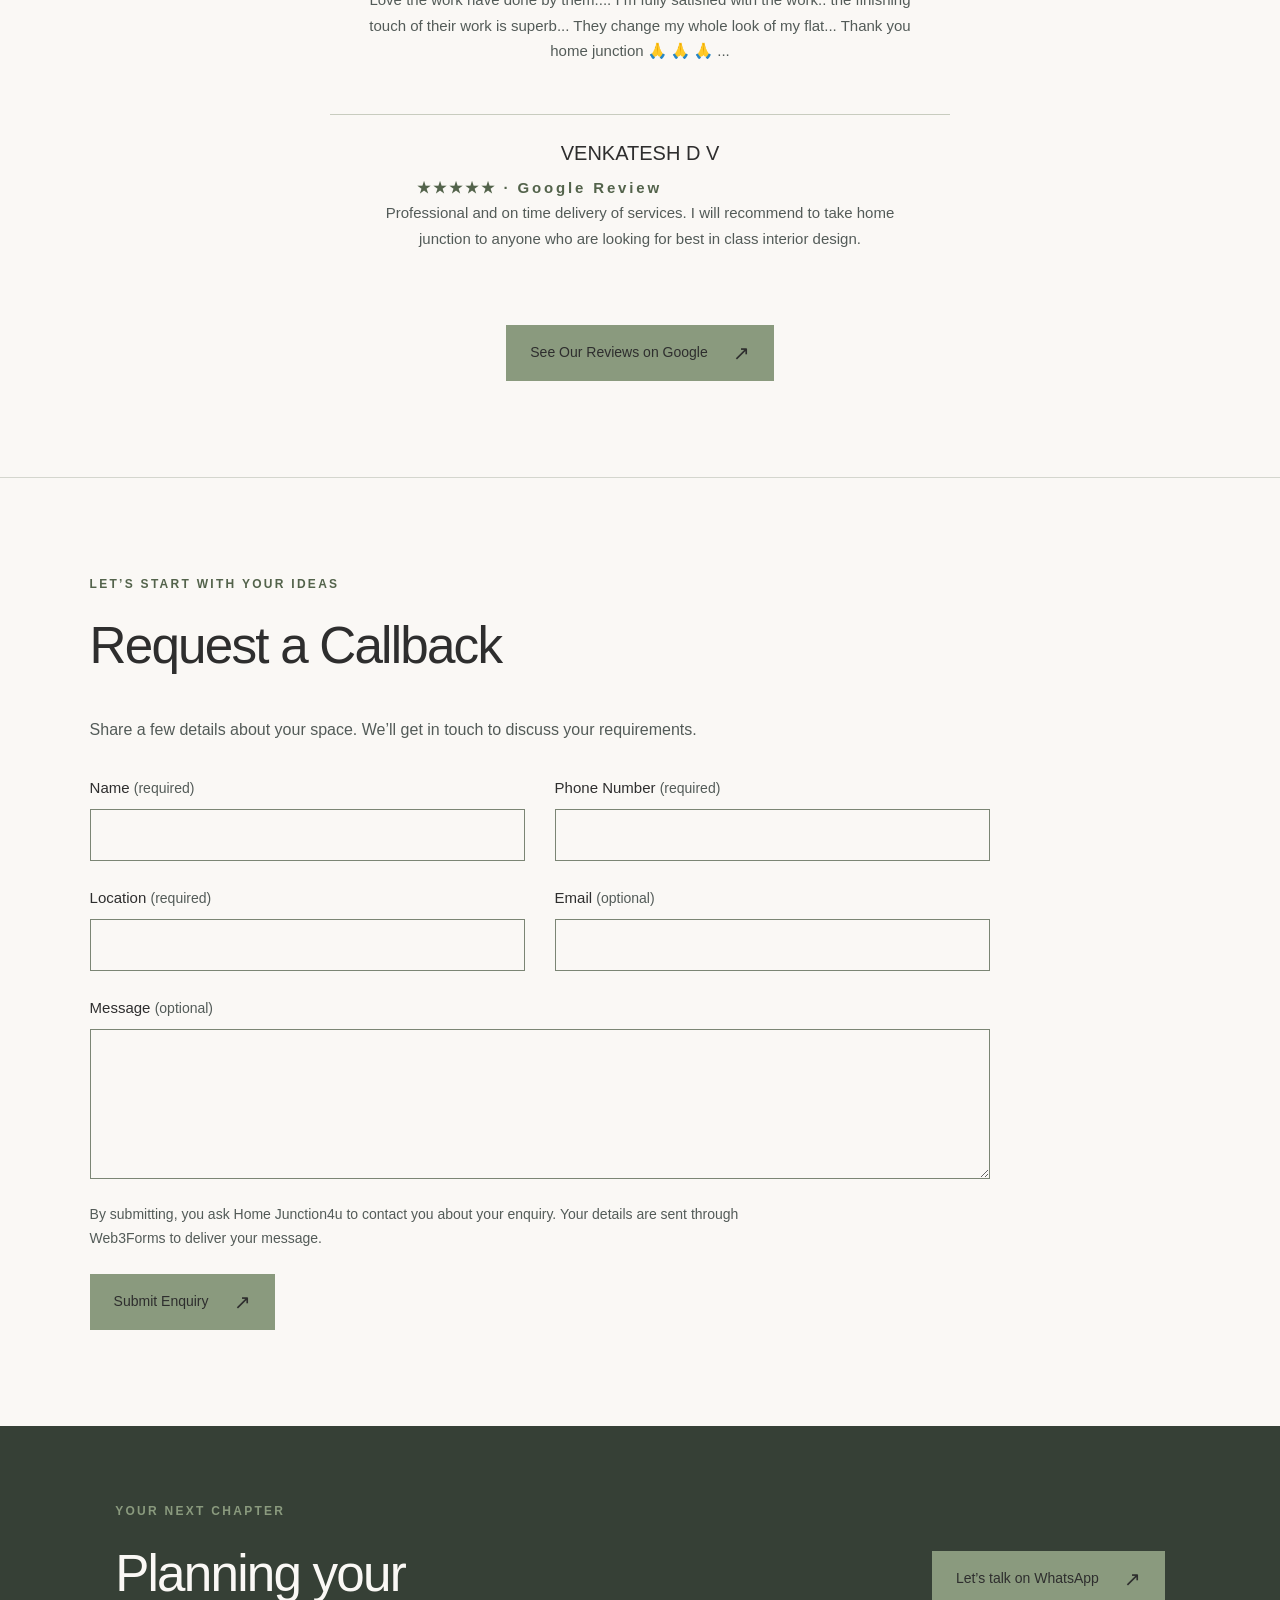
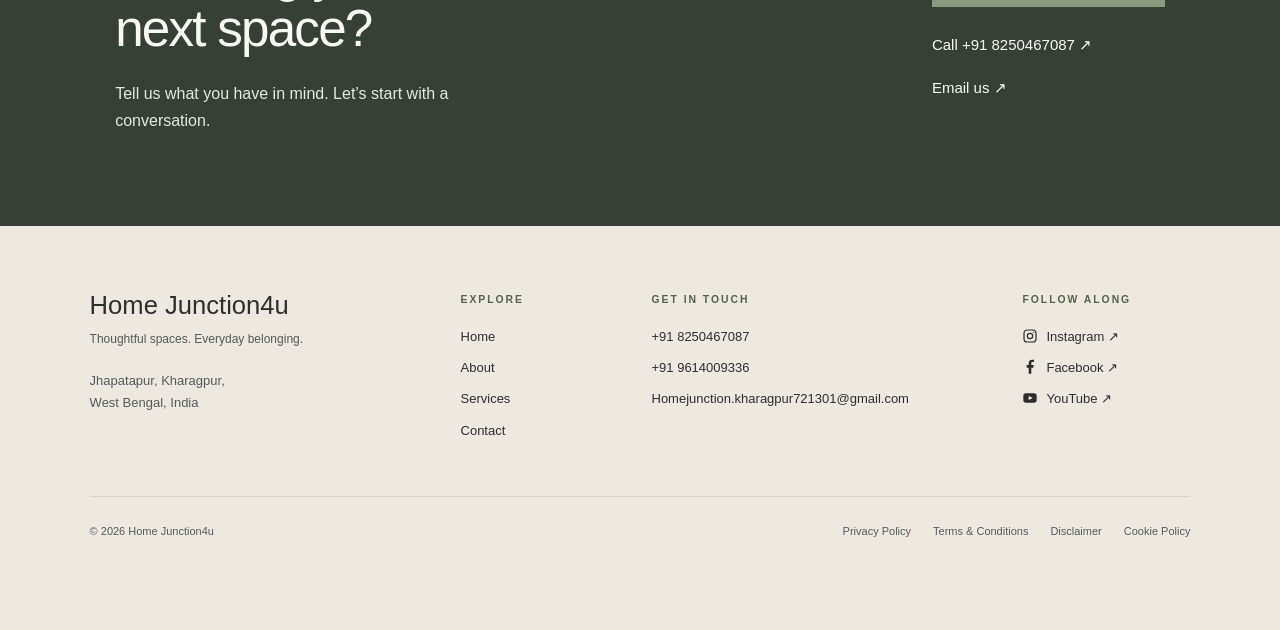
==== commit 019a8dd9: "Add files via upload" ====
--- a/index.html
+++ b/index.html
@@ -3,7 +3,7 @@
 <head>
 <meta charset="utf-8">
 <meta name="viewport" content="width=device-width, initial-scale=1">
-<meta name="theme-color" content="#20241f"><title>Interior Designer in Kharagpur | Home Junction4u</title>
+<meta name="theme-color" content="#2e2e2e"><title>Interior Designer in Kharagpur | Home Junction4u</title>
 <meta name="description" content="Thoughtful interior design, modular kitchens, bedrooms, living rooms, office interiors and renovation in Kharagpur. Contact Home Junction4u.">
 <meta property="og:type" content="website">
 <meta property="og:locale" content="en_IN">
@@ -207,7 +207,7 @@
 <p class="eyebrow">GET IN TOUCH</p><a href="tel:+918250467087">+91 8250467087</a><a href="tel:+919614009336">+91 9614009336</a><a class="email" href="mailto:Homejunction.kharagpur721301@gmail.com">Homejunction.kharagpur721301@gmail.com</a>
 </div>
 <div>
-<p class="eyebrow">FOLLOW ALONG</p><a href="https://www.instagram.com/homejunction4u?stkn=cmZiZWJjYjNsZTdq" target="_blank" rel="noopener noreferrer"><!-- HJ ADDITION START --><svg width="16" height="16" viewBox="0 0 24 24" aria-hidden="true" focusable="false" style="display:inline-block;vertical-align:-3px;margin-right:8px"><rect x="3" y="3" width="18" height="18" rx="5" fill="none" stroke="currentColor" stroke-width="1.8"/><circle cx="12" cy="12" r="4" fill="none" stroke="currentColor" stroke-width="1.8"/><circle cx="17.5" cy="6.5" r="1" fill="currentColor"/></svg><!-- HJ ADDITION END -->Instagram ↗</a><a href="https://www.facebook.com/share/1CfM7Hp6mh/" target="_blank" rel="noopener noreferrer"><!-- HJ ADDITION START --><svg width="16" height="16" viewBox="0 0 24 24" aria-hidden="true" focusable="false" style="display:inline-block;vertical-align:-3px;margin-right:8px"><path fill="currentColor" d="M14 22v-9h3l.5-4H14V6.5c0-1.2.4-2 2-2H18V1.2C17.2 1.1 16.3 1 15.3 1 12.4 1 10 2.8 10 6v3H7v4h3v9z"/></svg><!-- HJ ADDITION END -->Facebook ↗</a><a href="https://youtube.com/@homejunction7159?si=ofRrUooe3QBa3fgW" target="_blank" rel="noopener noreferrer"><!-- HJ ADDITION START --><svg width="16" height="16" viewBox="0 0 24 24" aria-hidden="true" focusable="false" style="display:inline-block;vertical-align:-3px;margin-right:8px"><rect x="2" y="5" width="20" height="14" rx="4" fill="currentColor"/><path d="m10 9 6 3-6 3z" fill="var(--paper, #f3efe6)"/></svg><!-- HJ ADDITION END -->YouTube ↗</a>
+<p class="eyebrow">FOLLOW ALONG</p><a href="https://www.instagram.com/homejunction4u?stkn=cmZiZWJjYjNsZTdq" target="_blank" rel="noopener noreferrer"><!-- HJ ADDITION START --><svg width="16" height="16" viewBox="0 0 24 24" aria-hidden="true" focusable="false" style="display:inline-block;vertical-align:-3px;margin-right:8px"><rect x="3" y="3" width="18" height="18" rx="5" fill="none" stroke="currentColor" stroke-width="1.8"/><circle cx="12" cy="12" r="4" fill="none" stroke="currentColor" stroke-width="1.8"/><circle cx="17.5" cy="6.5" r="1" fill="currentColor"/></svg><!-- HJ ADDITION END -->Instagram ↗</a><a href="https://www.facebook.com/share/1CfM7Hp6mh/" target="_blank" rel="noopener noreferrer"><!-- HJ ADDITION START --><svg width="16" height="16" viewBox="0 0 24 24" aria-hidden="true" focusable="false" style="display:inline-block;vertical-align:-3px;margin-right:8px"><path fill="currentColor" d="M14 22v-9h3l.5-4H14V6.5c0-1.2.4-2 2-2H18V1.2C17.2 1.1 16.3 1 15.3 1 12.4 1 10 2.8 10 6v3H7v4h3v9z"/></svg><!-- HJ ADDITION END -->Facebook ↗</a><a href="https://youtube.com/@homejunction7159?si=ofRrUooe3QBa3fgW" target="_blank" rel="noopener noreferrer"><!-- HJ ADDITION START --><svg width="16" height="16" viewBox="0 0 24 24" aria-hidden="true" focusable="false" style="display:inline-block;vertical-align:-3px;margin-right:8px"><rect x="2" y="5" width="20" height="14" rx="4" fill="currentColor"/><path d="m10 9 6 3-6 3z" fill="var(--paper, #faf8f5)"/></svg><!-- HJ ADDITION END -->YouTube ↗</a>
 </div>
 </div>
 <div class="footer-bottom"><span>© <span id="year">2026</span> Home Junction4u</span>
--- a/style.css
+++ b/style.css
@@ -1,13 +1,13 @@
 @charset "UTF-8";
   
 :root {
-  --paper:#f3efe6;
-  --ink:#202e3c;
-  --muted:#505f6c;
-  --line:#d9d3c9;
-  --gold:#c9b079;
-  --dark:#1d2935;
-  --serif:Georgia,'Times New Roman',serif;
+  --paper:#faf8f5;
+  --ink:#2e2e2e;
+  --muted:#535b58;
+  --line:#d4d6ce;
+  --gold:#8a9a7e;
+  --dark:#364036;
+  --serif:'Segoe UI',Arial,Helvetica,sans-serif;
   --sans:Arial,Helvetica,sans-serif}
 * {
   box-sizing:border-box}
@@ -48,11 +48,11 @@
   line-height:1.35}
 em {
   font-weight:400;
-  color:#695b48}
+  color:#53634b}
 p {
   color:var(--muted)}
 :focus-visible {
-  outline:3px solid #806638;
+  outline:3px solid #53634b;
   outline-offset:5px}
 a,button {
   -webkit-tap-highlight-color:transparent}
@@ -72,7 +72,7 @@
   align-items:center;
   justify-content:space-between;
   border-bottom:1px solid var(--line);
-  background:rgba(243,239,230,.98);
+  background:rgba(250,248,245,.98);
   position:sticky;
   top:0;
   z-index:20}
@@ -116,13 +116,13 @@
   padding:15px 23px;
   min-height:52px;
   background:var(--ink);
-  color:#fff;
+  color:#faf7f1;
   font-size:.875rem;
   font-weight:500;
   border:1px solid var(--ink);
   transition:background .2s,transform .2s}
 .button:hover {
-  background:#344758;
+  background:#465640;
   transform:translateY(-2px)}
 .button span {
   font-size:1.25rem;
@@ -130,9 +130,9 @@
 .button.secondary {
   background:transparent;
   color:var(--ink);
-  border-color:#aaa296}
+  border-color:#7b8574}
 .button.secondary:hover {
-  background:#e7e0d5}
+  background:#e7ebe2}
 .header .button {
   background:var(--gold);
   border-color:var(--gold);
@@ -156,7 +156,7 @@
   font-weight:600;
   line-height:1.7;
   margin-bottom:24px;
-  color:#56616b}
+  color:#53634b}
 .hero h1 {
   margin-bottom:24px}
 .hero-description {
@@ -178,7 +178,7 @@
 .line {
   width:42px;
   height:1px;
-  background:#938b7d}
+  background:#7b8574}
 .hero-image {
   position:relative;
   min-height:600px;
@@ -196,7 +196,7 @@
   justify-content:space-between;
   gap:20px;
   padding:70px 22px 20px;
-  color:#fff;
+  color:#faf7f1;
   background:linear-gradient(transparent,rgba(0,0,0,.65));
   font-size:.625rem;
   letter-spacing:.15em}
@@ -214,13 +214,13 @@
   display:flex;
   justify-content:space-between;
   gap:15px;
-  color:#596875;
+  color:#535b58;
   font-size:.75rem;
   letter-spacing:.08em}
 .service-ribbon span+span:before {
   content:'✦';
   font-size:.7rem;
-  color:#8b7856;
+  color:#53634b;
   margin-right:40px}
 .section {
   padding:96px 7%;
@@ -250,11 +250,11 @@
   border-bottom:1px solid var(--ink);
   white-space:normal}
 .text-link:hover {
-  color:#65523c}
+  color:#53634b}
 .intro-bottom .text-link {
   justify-self:end}
 .services {
-  background:#eae4d9;
+  background:#e8dfd1;
   max-width:none}
 .section-heading {
   display:flex;
@@ -270,19 +270,19 @@
 .services-grid {
   display:grid;
   grid-template-columns:repeat(3,1fr);
-  border-top:1px solid #d0c8ba;
-  border-left:1px solid #d0c8ba}
+  border-top:1px solid #c8ccbf;
+  border-left:1px solid #c8ccbf}
 .service-card {
   padding:32px 30px 40px;
-  border-right:1px solid #d0c8ba;
-  border-bottom:1px solid #d0c8ba;
+  border-right:1px solid #c8ccbf;
+  border-bottom:1px solid #c8ccbf;
   position:relative;
   transition:background .25s}
 .service-card:hover {
-  background:#dfd6c8}
+  background:#dce2d5}
 .number {
   font:italic 1.1rem var(--serif);
-  color:#63707a}
+  color:#53634b}
 .service-card h3 {
   font:1.75rem var(--serif);
   margin:28px 0 12px}
@@ -336,7 +336,7 @@
 .why {
   display:grid;
   grid-template-columns:.9fr 1.1fr;
-  background:#e6dfd3;
+  background:#e7ebe2;
   max-width:none;
   gap:8%;
   align-items:center}
@@ -348,11 +348,11 @@
   display:flex;
   gap:25px;
   padding:25px 0;
-  border-top:1px solid #cec5b7}
+  border-top:1px solid #c8ccbf}
 .values article>span {
   font:italic 1rem var(--serif);
   padding-top:4px;
-  color:#63707a}
+  color:#53634b}
 .values h3 {
   margin-bottom:8px}
 .values p {
@@ -381,7 +381,7 @@
 .closing h2 {
   margin-bottom:24px}
 .closing p {
-  color:#c7d0d7;
+  color:#e4e9df;
   max-width:430px}
 .closing-actions {
   display:flex;
@@ -396,7 +396,7 @@
   margin-bottom:8px}
 footer {
   padding:65px 7% 90px;
-  background:#ebe5db}
+  background:#eee9e0}
 .footer-grid {
   display:grid;
   grid-template-columns:1.4fr .65fr 1.4fr .7fr;
@@ -443,9 +443,9 @@
   display:flex;
   align-items:center;
   gap:8px;
-  background:#28564f;
-  color:#fff;
-  border:1px solid #d8dfd8;
+  background:#40594f;
+  color:#faf7f1;
+  border:1px solid #d4d6ce;
   border-radius:40px;
   padding:10px 18px 10px 12px;
   font-size:.8125rem;
@@ -491,7 +491,7 @@
   margin-top:40px}
 .service-jumps a {
   font-size:.875rem;
-  border-bottom:1px solid #b2a99b;
+  border-bottom:1px solid #7b8574;
   padding:8px 0}
 .service-details {
   padding-top:0}
@@ -523,7 +523,7 @@
   align-items:start}
 .contact-primary {
   padding:45px;
-  background:#e8e1d5}
+  background:#e8dfd1}
 .contact-primary h2 {
   font-size:3rem}
 .small-note {
@@ -723,7 +723,7 @@
   font-size:.57rem}
 .menu-toggle {
   display:block;
-  border:1px solid #b9b0a1;
+  border:1px solid #7b8574;
   background:transparent;
   padding:8px 12px;
   font-size:.8125rem;
@@ -811,7 +811,7 @@
 .service-ribbon span:before {
   content:'—';
   margin-right:10px;
-  color:#8b7856}
+  color:#53634b}
 .section {
   padding:58px 6%}
 h2 {
@@ -1005,3 +1005,11 @@
   color:inherit}
 }
 
+
+/* Sage studio theme: color and typography only. */
+h1,h2 { font-weight:300; letter-spacing:-.035em; }
+em { font-style:normal; }
+.button { background:#8a9a7e; color:#2e2e2e; border-color:#8a9a7e; }
+.button:hover { background:#465640; color:#faf8f5; border-color:#465640; }
+.button.secondary:hover { color:#2e2e2e; border-color:#7b8574; }
+.header .button:hover,.closing .button:hover { background:#465640; color:#faf8f5; border-color:#465640; }
--- a/enquiry-form.css
+++ b/enquiry-form.css
@@ -1,25 +1,25 @@
-/* Styles scoped to the added enquiry form only. */
-.enquiry-section { border-top: 1px solid var(--line); }
-.enquiry-section .enquiry-intro { max-width: 650px; }
-.enquiry-form { max-width: 900px; margin-top: 32px; }
-.enquiry-form fieldset { border: 0; padding: 0; margin: 0; min-width: 0; }
-.enquiry-fields { display: grid; grid-template-columns: 1fr 1fr; gap: 24px 30px; }
-.enquiry-field { min-width: 0; }
-.enquiry-field label { display: block; margin-bottom: 8px; font-size: .9375rem; color: var(--ink); }
-.enquiry-field label span { color: var(--muted); font-size: .875rem; }
-.enquiry-field input, .enquiry-field textarea {
-  display: block; width: 100%; min-width: 0; padding: 13px 15px;
-  border: 1px solid #aaa296; border-radius: 0;
-  background: var(--paper); color: var(--ink); font: inherit; line-height: 1.5;
-}
-.enquiry-field textarea { resize: vertical; min-height: 150px; }
-.enquiry-field-wide { grid-column: 1 / -1; }
-.enquiry-form .enquiry-note { font-size: .875rem; margin: 24px 0; max-width: 650px; }
-.enquiry-form button { cursor: pointer; }
-.enquiry-form button:disabled { cursor: wait; opacity: .7; transform: none; }
-.enquiry-form [aria-invalid="true"] { border-color: #8b3333; }
-.enquiry-status { margin: 18px 0 0; max-width: 650px; }
-.enquiry-status:empty { display: none; }
-.enquiry-status[data-state="error"] { color: #8b3333; }
-.enquiry-status[data-state="success"] { color: #28564f; }
-@media (max-width:650px) { .enquiry-fields { grid-template-columns: 1fr; gap: 20px; } }
+/* Styles scoped to the added enquiry form only. */
+.enquiry-section { border-top: 1px solid var(--line); }
+.enquiry-section .enquiry-intro { max-width: 650px; }
+.enquiry-form { max-width: 900px; margin-top: 32px; }
+.enquiry-form fieldset { border: 0; padding: 0; margin: 0; min-width: 0; }
+.enquiry-fields { display: grid; grid-template-columns: 1fr 1fr; gap: 24px 30px; }
+.enquiry-field { min-width: 0; }
+.enquiry-field label { display: block; margin-bottom: 8px; font-size: .9375rem; color: var(--ink); }
+.enquiry-field label span { color: var(--muted); font-size: .875rem; }
+.enquiry-field input, .enquiry-field textarea {
+  display: block; width: 100%; min-width: 0; padding: 13px 15px;
+  border: 1px solid #7b8574; border-radius: 0;
+  background: var(--paper); color: var(--ink); font: inherit; line-height: 1.5;
+}
+.enquiry-field textarea { resize: vertical; min-height: 150px; }
+.enquiry-field-wide { grid-column: 1 / -1; }
+.enquiry-form .enquiry-note { font-size: .875rem; margin: 24px 0; max-width: 650px; }
+.enquiry-form button { cursor: pointer; }
+.enquiry-form button:disabled { cursor: wait; opacity: .7; transform: none; }
+.enquiry-form [aria-invalid="true"] { border-color: #8b3333; }
+.enquiry-status { margin: 18px 0 0; max-width: 650px; }
+.enquiry-status:empty { display: none; }
+.enquiry-status[data-state="error"] { color: #8b3333; }
+.enquiry-status[data-state="success"] { color: #40594f; }
+@media (max-width:650px) { .enquiry-fields { grid-template-columns: 1fr; gap: 20px; } }
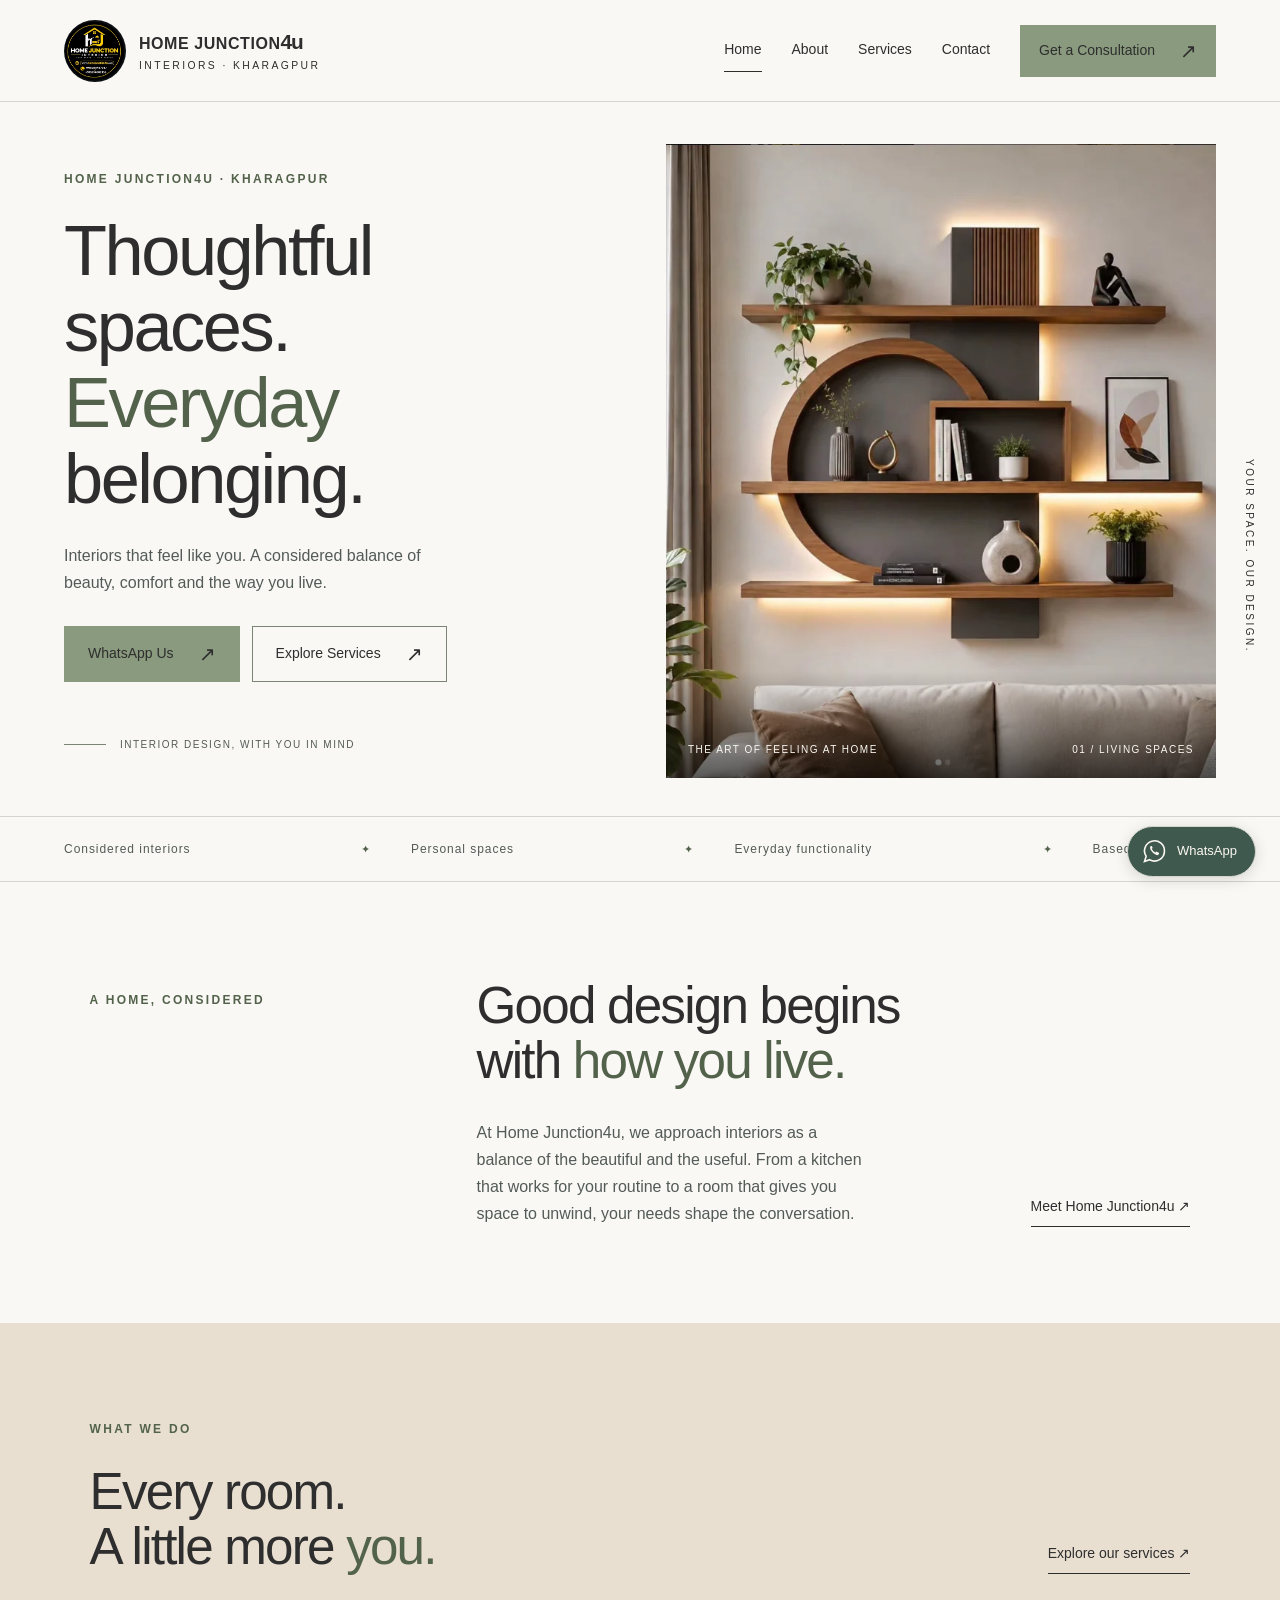
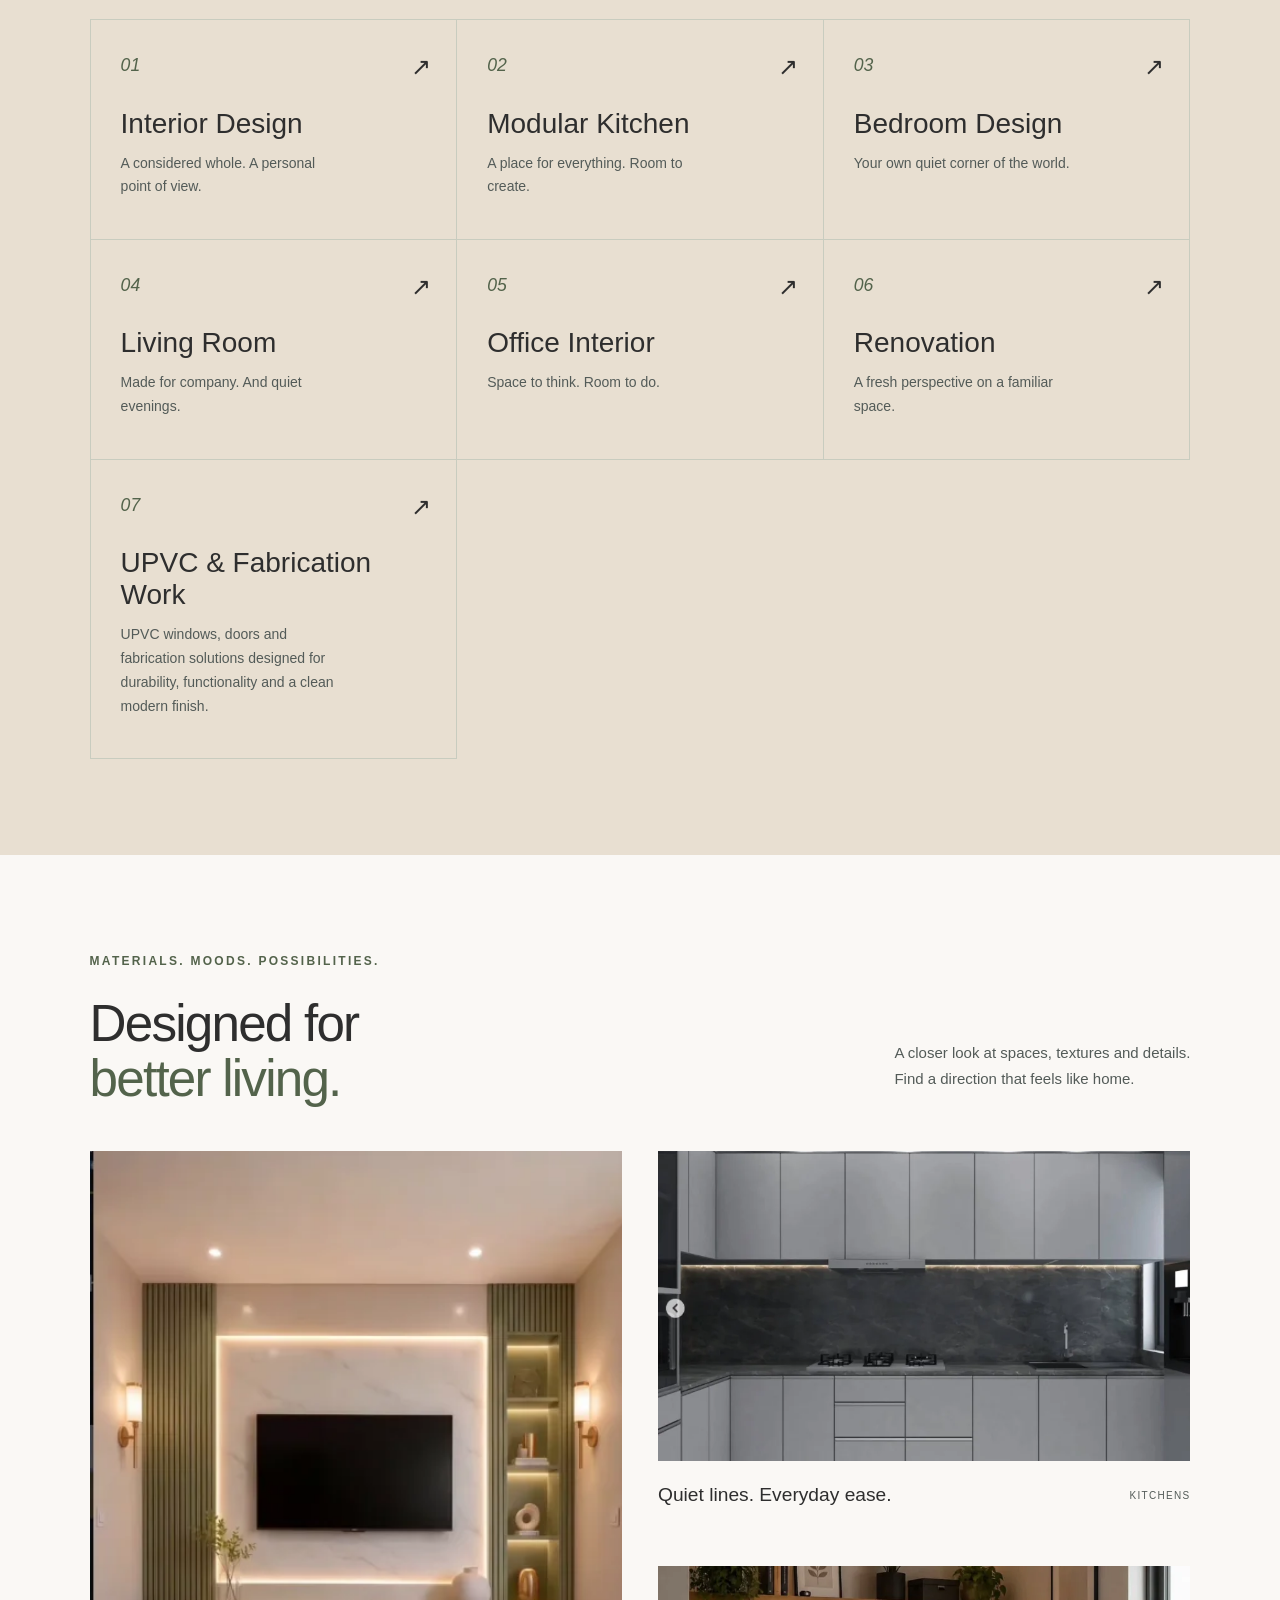
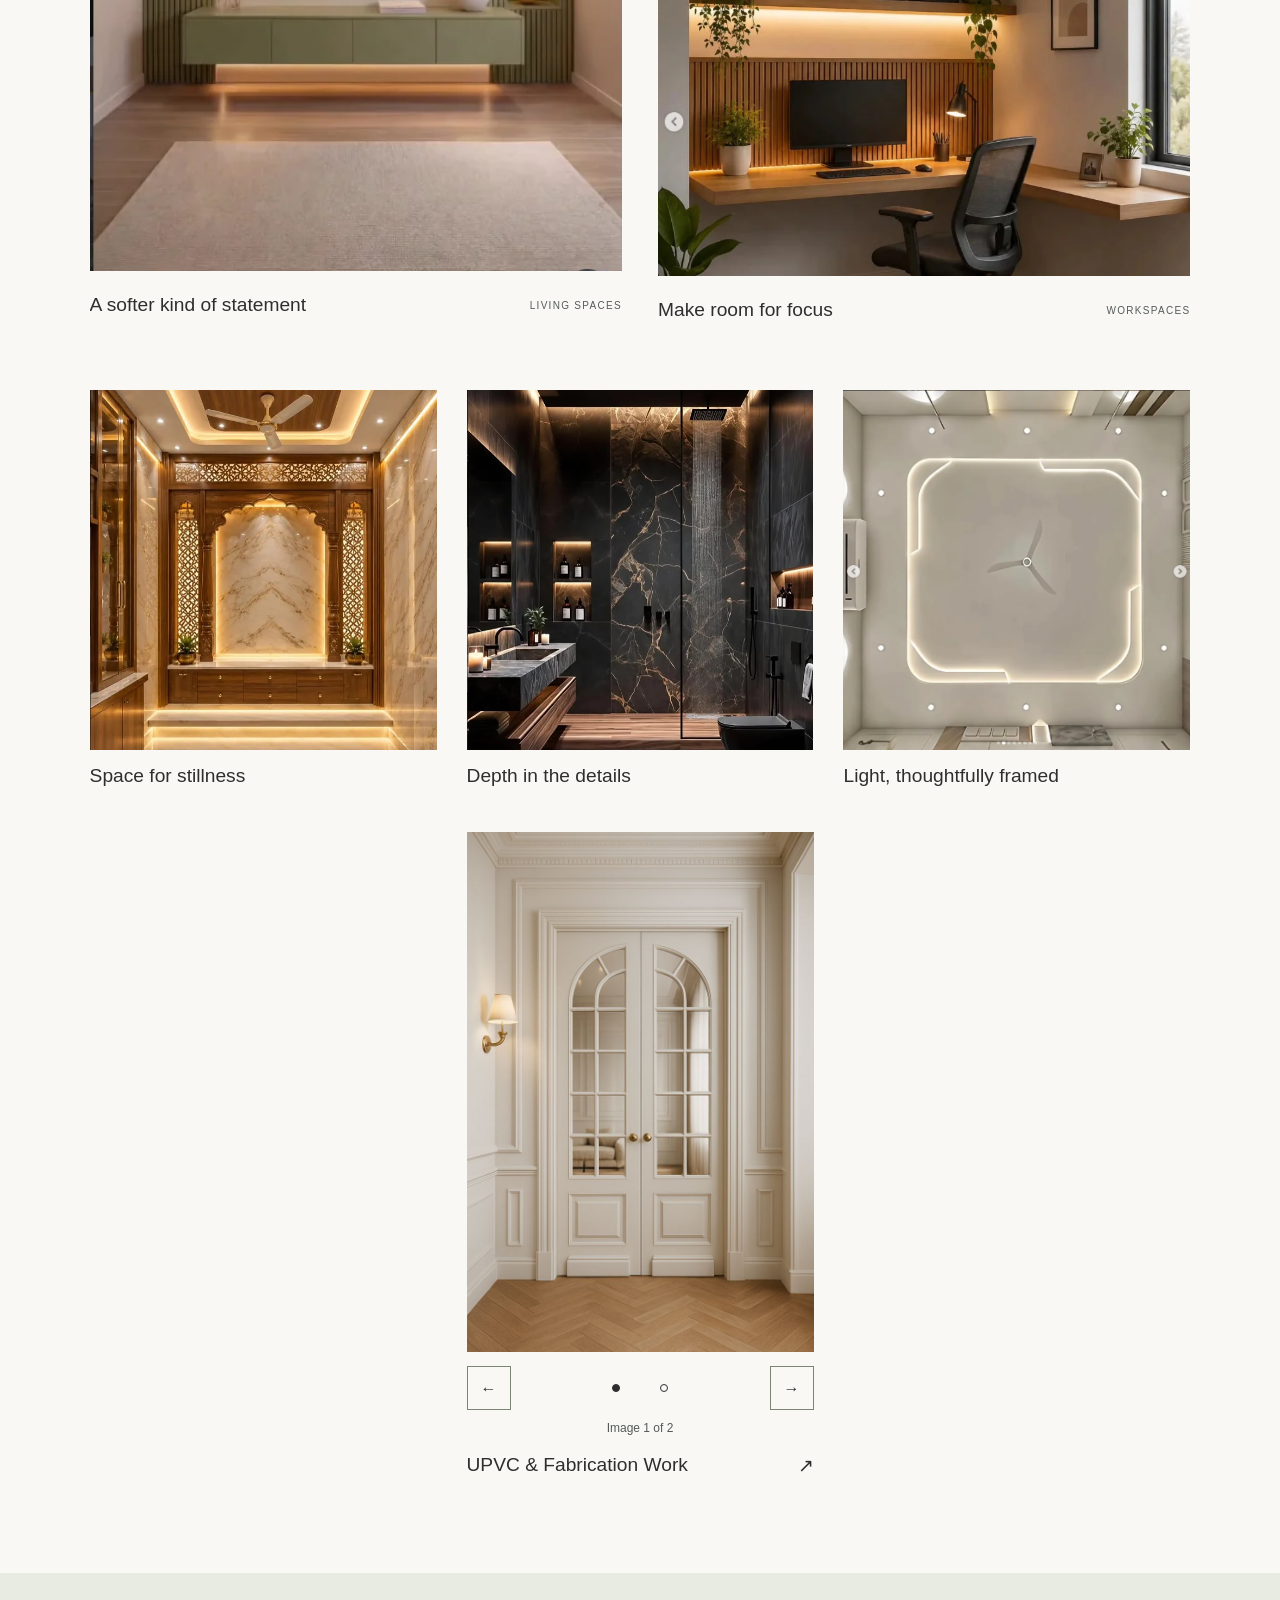
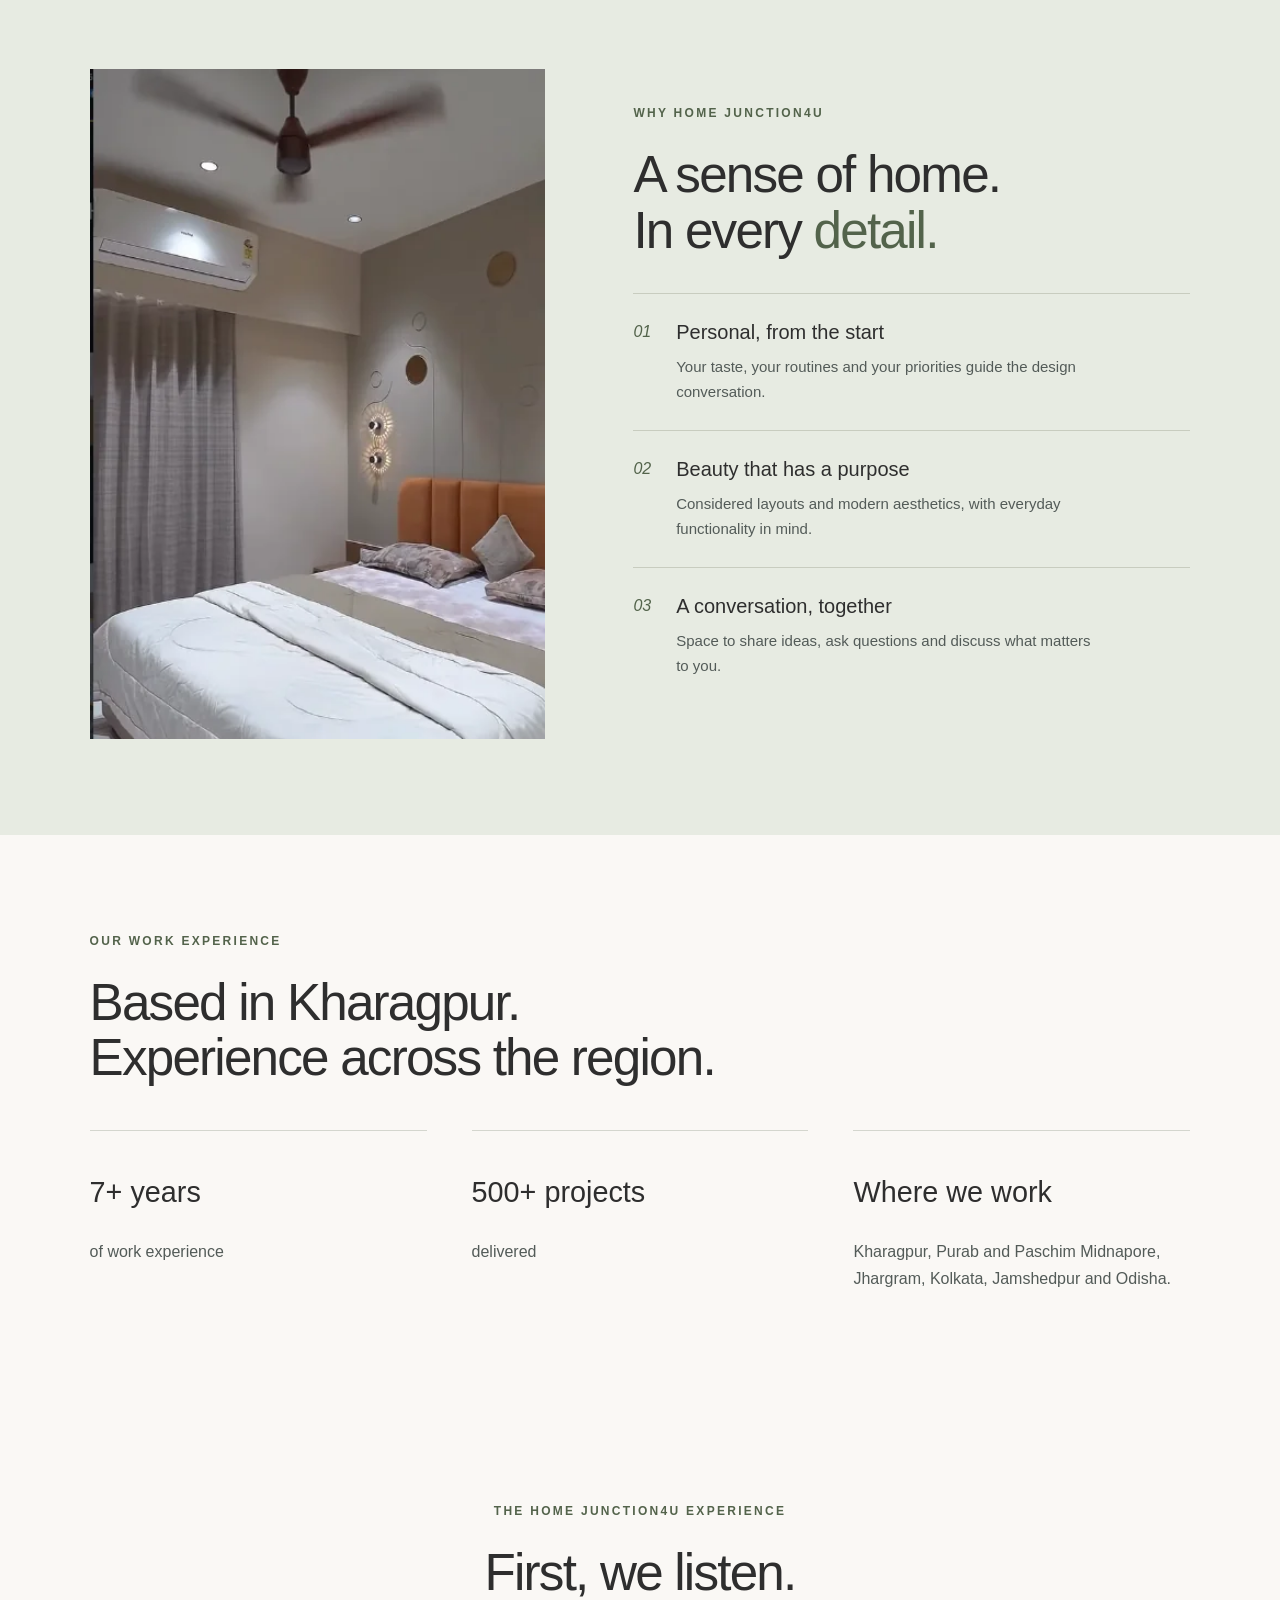
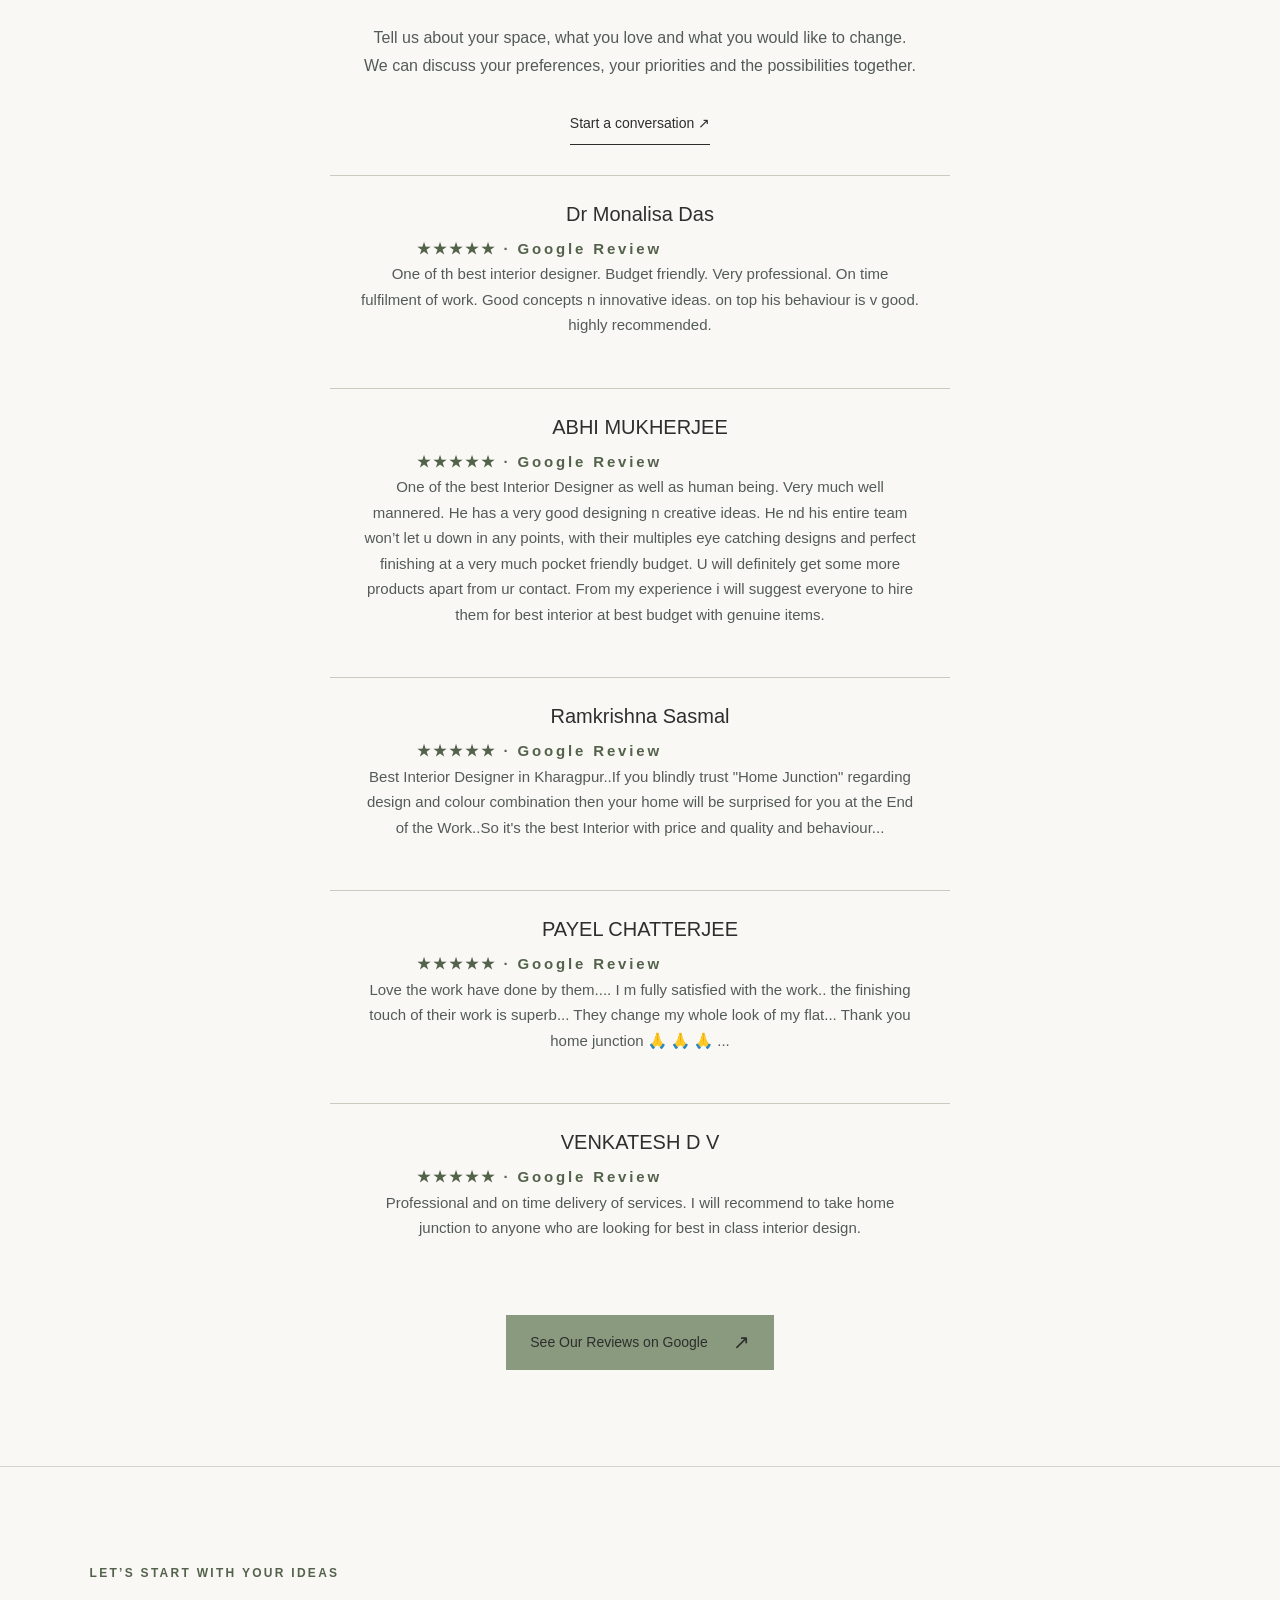
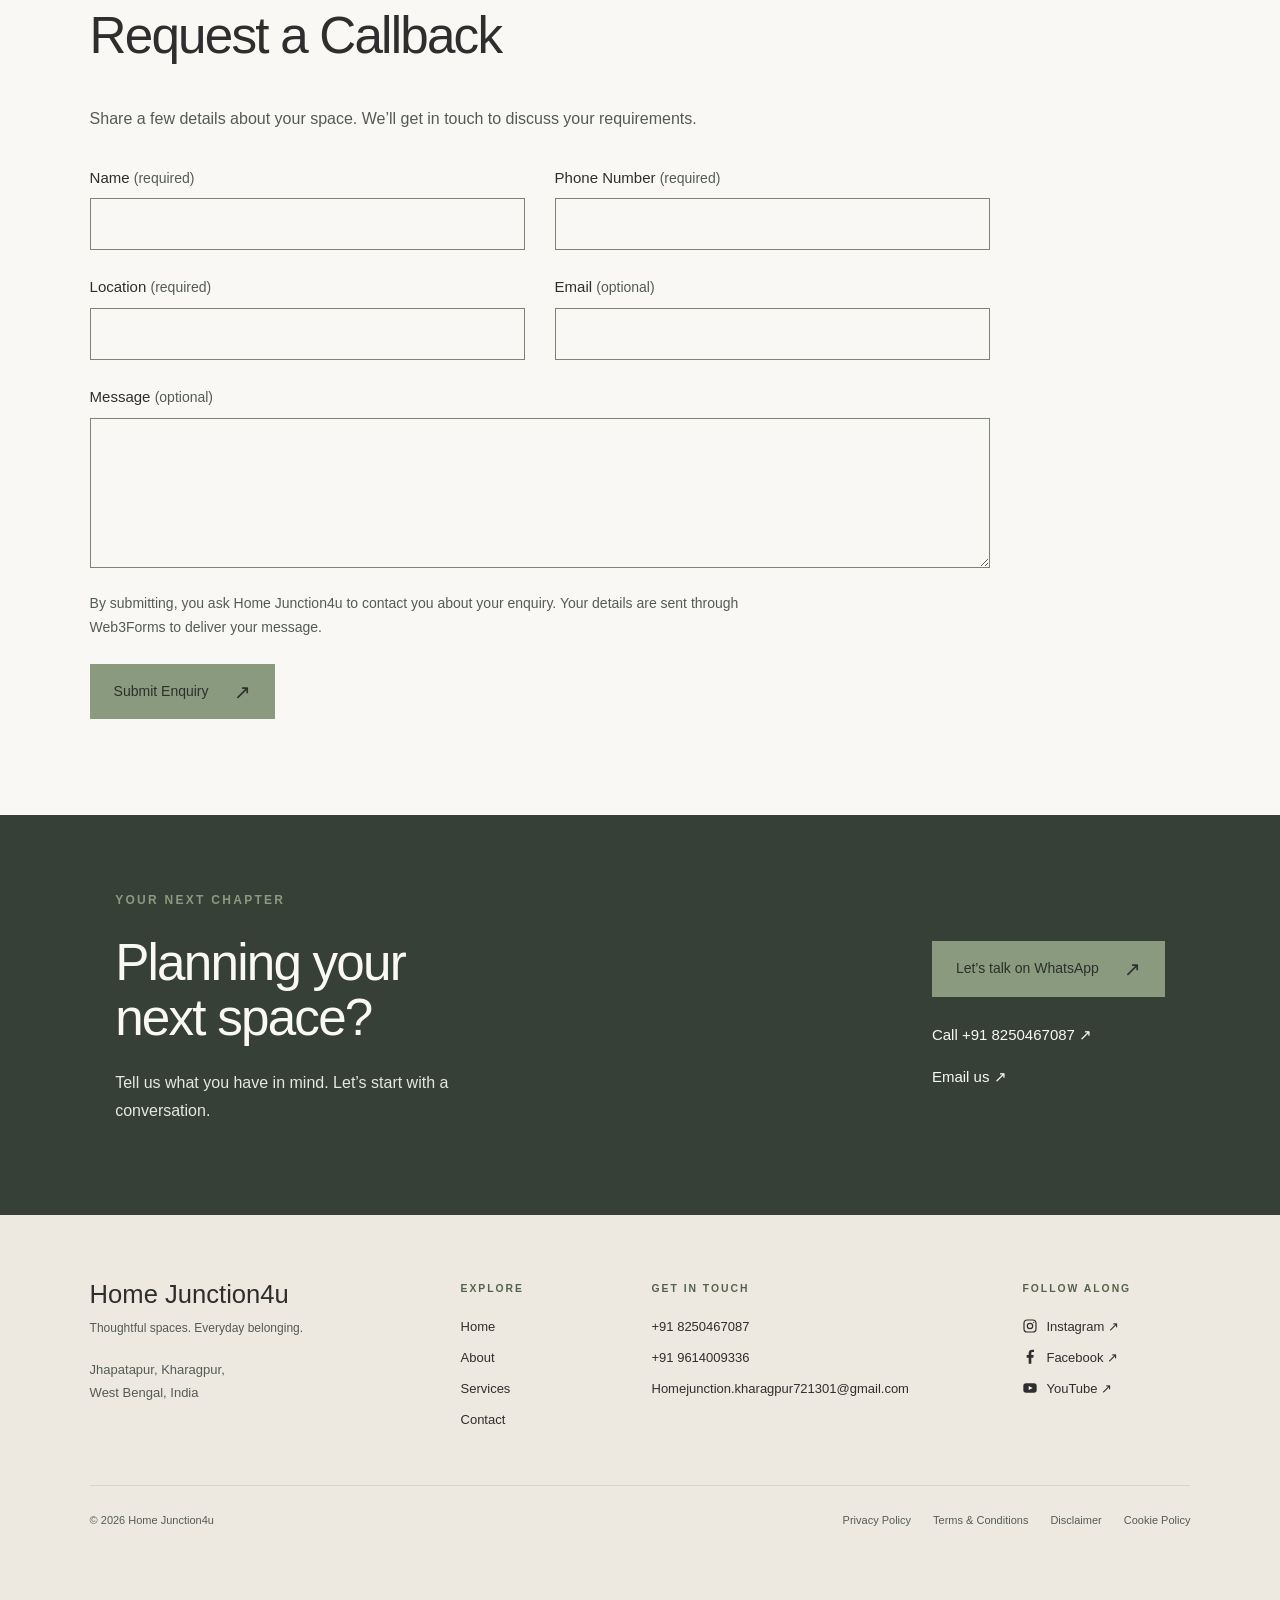
==== commit be508497: "Add files via upload" ====
--- a/index.html
+++ b/index.html
@@ -15,7 +15,7 @@
 <link rel="stylesheet" href="style.css">
 <script defer src="main.js">
 </script>
-<!-- HJ ENQUIRY ASSETS START --><link rel="stylesheet" href="enquiry-form.css"><script defer src="enquiry-form.js"></script><!-- HJ ENQUIRY ASSETS END --></head>
+<!-- HJ ENQUIRY ASSETS START --><link rel="stylesheet" href="enquiry-form.css"><script defer src="enquiry-form.js"></script><!-- HJ ENQUIRY ASSETS END --><!-- HOME UPVC ASSETS START --><link rel="stylesheet" href="upvc-slider.css"><link rel="stylesheet" href="home-upvc.css"><script defer src="upvc-slider.js"></script><!-- HOME UPVC ASSETS END --></head>
 <body><a class="skip" href="#main">Skip to content</a>
 <header class="header"><a class="brand" href="index.html" aria-label="Home Junction4u home"><img src="logo-480.webp" width="62" height="62" alt="Home Junction Interior logo"><span>HOME JUNCTION<span class="brand-four">4u</span><small>INTERIORS · KHARAGPUR</small></span></a><button class="menu-toggle" aria-expanded="false" aria-controls="navigation">Menu <span aria-hidden="true">☰</span></button>
 <nav id="navigation" aria-label="Main navigation"><a href="index.html" aria-current=page>Home</a><a href="about.html" >About</a><a href="services.html" >Services</a><a href="contact.html" >Contact</a><a class="button " href="contact.html">Get a Consultation<span aria-hidden="true">↗</span></a>
@@ -69,7 +69,7 @@
 <h3>Office Interior</h3>
 <p>Space to think. Room to do.</p><span class="card-arrow" aria-hidden="true">↗</span></a><a class="service-card reveal" href="services.html#renovation"><span class="number">06</span>
 <h3>Renovation</h3>
-<p>A fresh perspective on a familiar space.</p><span class="card-arrow" aria-hidden="true">↗</span></a>
+<p>A fresh perspective on a familiar space.</p><span class="card-arrow" aria-hidden="true">↗</span></a><!-- UPVC CARD START --><a class="service-card reveal" href="services.html#upvc-fabrication"><span class="number">07</span><h3>UPVC &amp; Fabrication Work</h3><p>UPVC windows, doors and fabrication solutions designed for durability, functionality and a clean modern finish.</p><span class="card-arrow" aria-hidden="true">↗</span></a><!-- UPVC CARD END -->
 </div>
 </section>
 <section class="showcase section">
@@ -106,7 +106,13 @@
 <figcaption>Light, thoughtfully framed</figcaption>
 </figure>
 </div>
-</section>
+<!-- HOME UPVC GALLERY START --><figure class="home-upvc-gallery"><div class="upvc-slider" role="region" aria-roledescription="carousel" aria-label="UPVC and fabrication images">
+<div class="upvc-track" tabindex="0" aria-label="Images; swipe or use arrow keys" id="home-upvc-track">
+<div class="upvc-slide" role="group" aria-roledescription="slide" aria-label="1 of 2"><img src="upvc-fabrication-01.jpg" alt="Cream double doors with arched glass panels and decorative mouldings" width="736" height="1104" loading="lazy" draggable="false"></div>
+<div class="upvc-slide" role="group" aria-roledescription="slide" aria-label="2 of 2"><img src="upvc-fabrication-02.jpg" alt="White casement window with Georgian bar detailing" width="736" height="981" loading="lazy" draggable="false"></div>
+</div>
+<div class="upvc-controls" hidden><button type="button" class="upvc-prev" aria-label="Previous image" aria-controls="home-upvc-track">←</button><div class="upvc-dots"><button type="button" aria-label="Show image 1" aria-current="true" data-slide="0"><span></span></button><button type="button" aria-label="Show image 2" data-slide="1"><span></span></button></div><button type="button" class="upvc-next" aria-label="Next image" aria-controls="home-upvc-track">→</button></div>
+<p class="upvc-status" aria-live="polite" aria-atomic="true">Image 1 of 2</p></div><figcaption><a href="services.html#upvc-fabrication">UPVC &amp; Fabrication Work <span aria-hidden="true">↗</span></a></figcaption></figure><!-- HOME UPVC GALLERY END --></section>
 <section class="why section">
 <div class="why-image"><img class="" src="bedroom-960.webp" srcset="bedroom-480.webp 415w, bedroom-960.webp 415w" sizes="(max-width: 700px) 100vw, 55vw" width="415" height="777" alt="Bedroom with an upholstered terracotta headboard and layered neutral bedding" loading="lazy"  decoding="async">
 </div>
--- a/upvc-slider.css
+++ b/upvc-slider.css
@@ -0,0 +1 @@
+#upvc-fabrication{min-width:0}.upvc-slider{min-width:0;width:100%;max-width:480px;margin-inline:auto}.upvc-track{display:flex;overflow-x:auto;scroll-snap-type:x mandatory;scrollbar-width:none;overscroll-behavior-x:contain;touch-action:pan-x pan-y;cursor:grab}.upvc-track::-webkit-scrollbar{display:none}.upvc-track.upvc-dragging{scroll-snap-type:none;cursor:grabbing}.upvc-slide{flex:0 0 100%;min-width:0;scroll-snap-align:start;scroll-snap-stop:always;aspect-ratio:2/3;background:var(--paper)}.upvc-slide img{width:100%;height:100%;object-fit:contain;user-select:none}.upvc-controls{display:flex;align-items:center;justify-content:space-between;margin-top:14px}.upvc-controls[hidden]{display:none}.upvc-controls button{width:44px;height:44px;border:1px solid #7b8574;background:transparent;color:var(--ink);cursor:pointer}.upvc-controls button:hover{background:var(--gold)}.upvc-dots{display:flex;gap:4px}.upvc-dots button{border:0;display:grid;place-items:center}.upvc-dots span{width:8px;height:8px;border:1px solid var(--ink);border-radius:50%;background:transparent}.upvc-dots [aria-current=true] span{background:var(--ink)}.upvc-status{text-align:center;font-size:.75rem;margin:8px 0 0}@media(min-width:651px){.upvc-slider{max-width:347px}}@media(prefers-reduced-motion:reduce){.upvc-track{scroll-behavior:auto}}
--- a/home-upvc.css
+++ b/home-upvc.css
@@ -0,0 +1 @@
+.home-upvc-gallery{width:100%;max-width:347px;margin:45px auto 0;min-width:0}.home-upvc-gallery figcaption{padding-top:15px;font:1.2rem var(--serif)}.home-upvc-gallery figcaption a{display:flex;justify-content:space-between;gap:12px}.home-upvc-gallery .upvc-slide img{height:100%;object-fit:contain;transform:none}
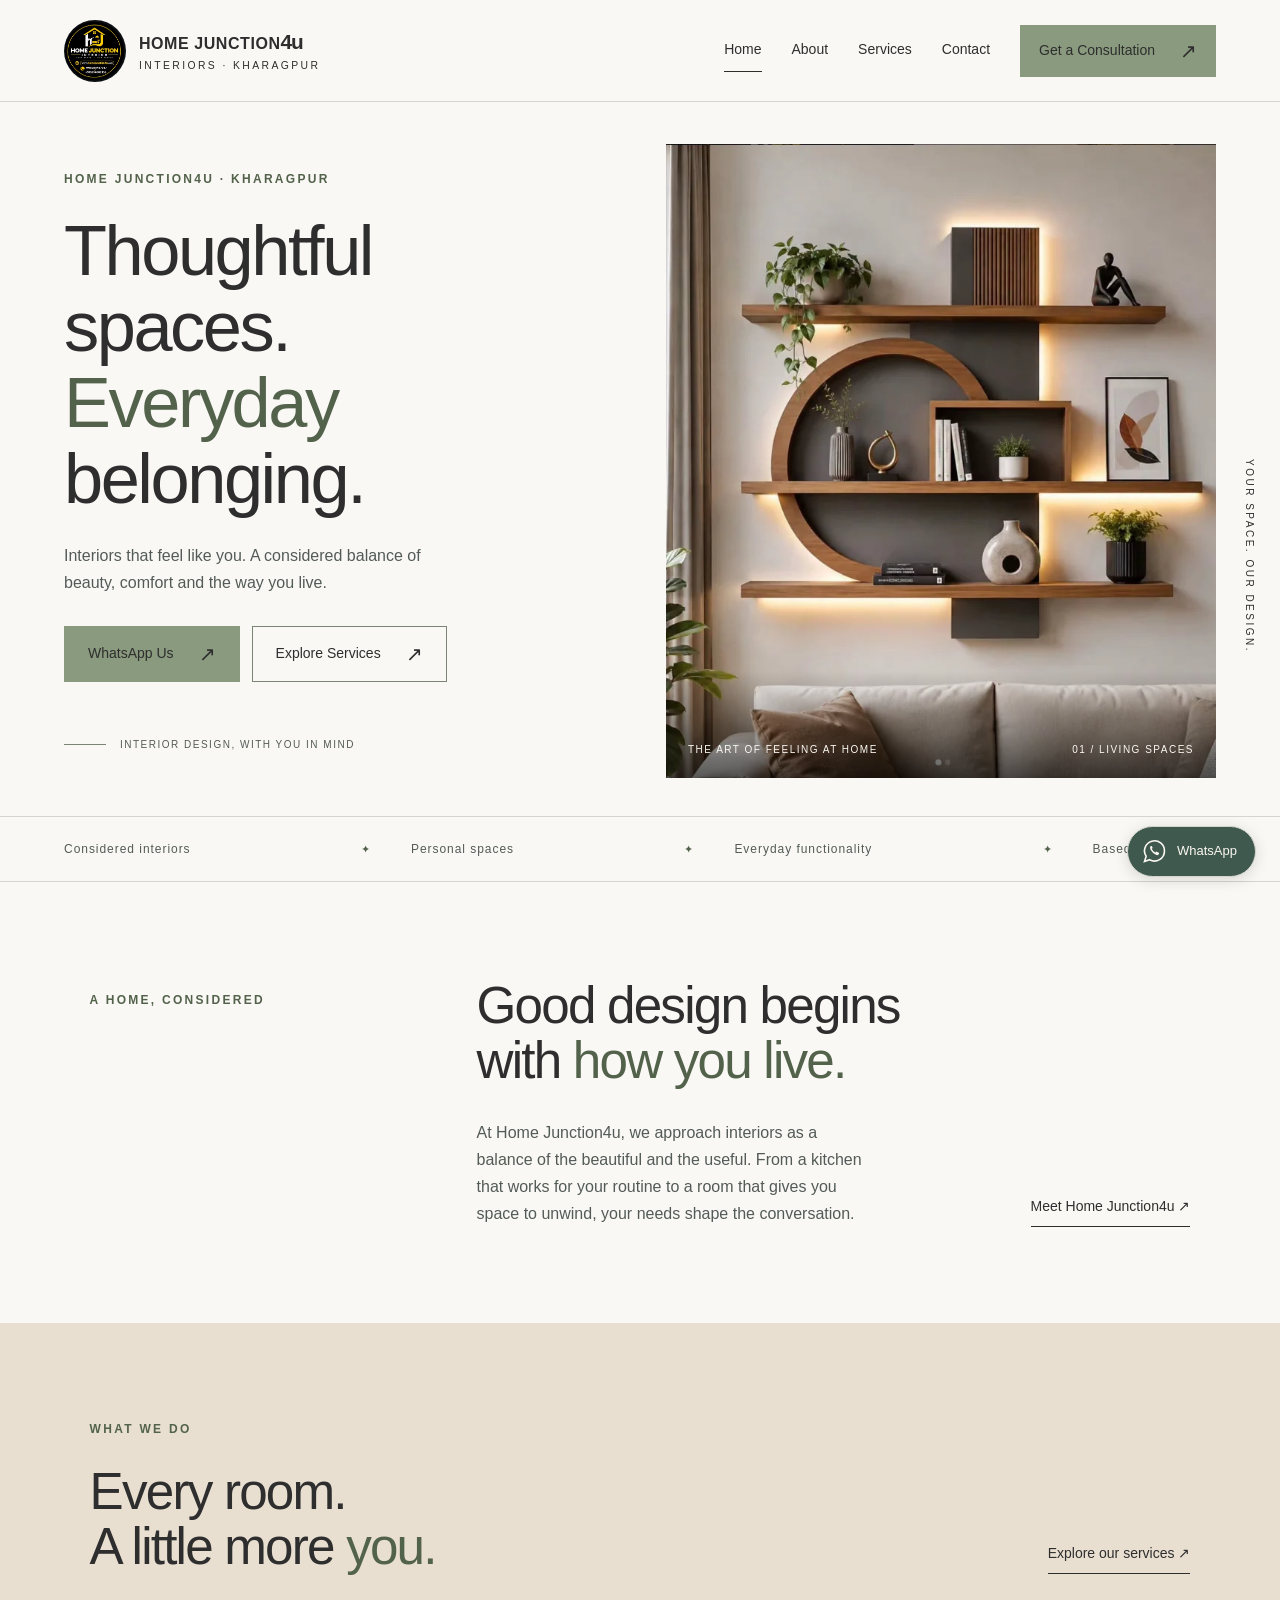
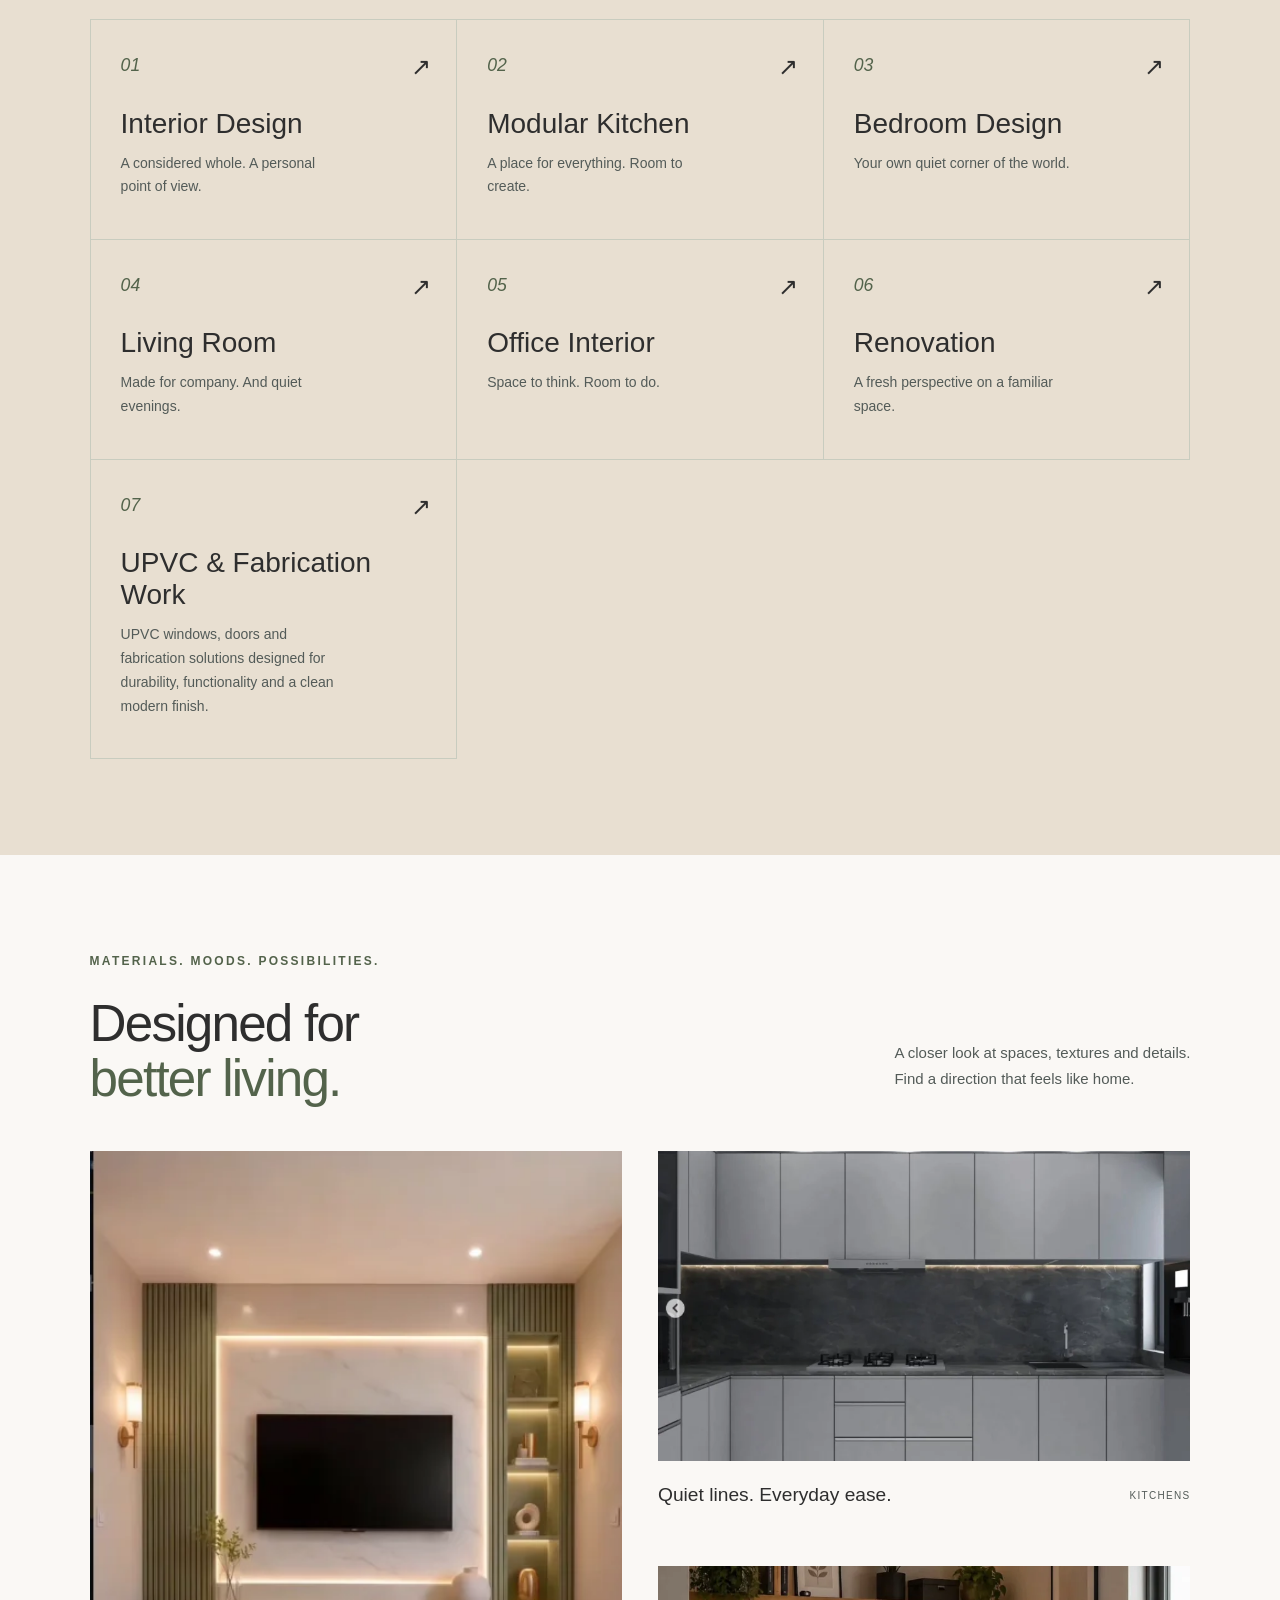
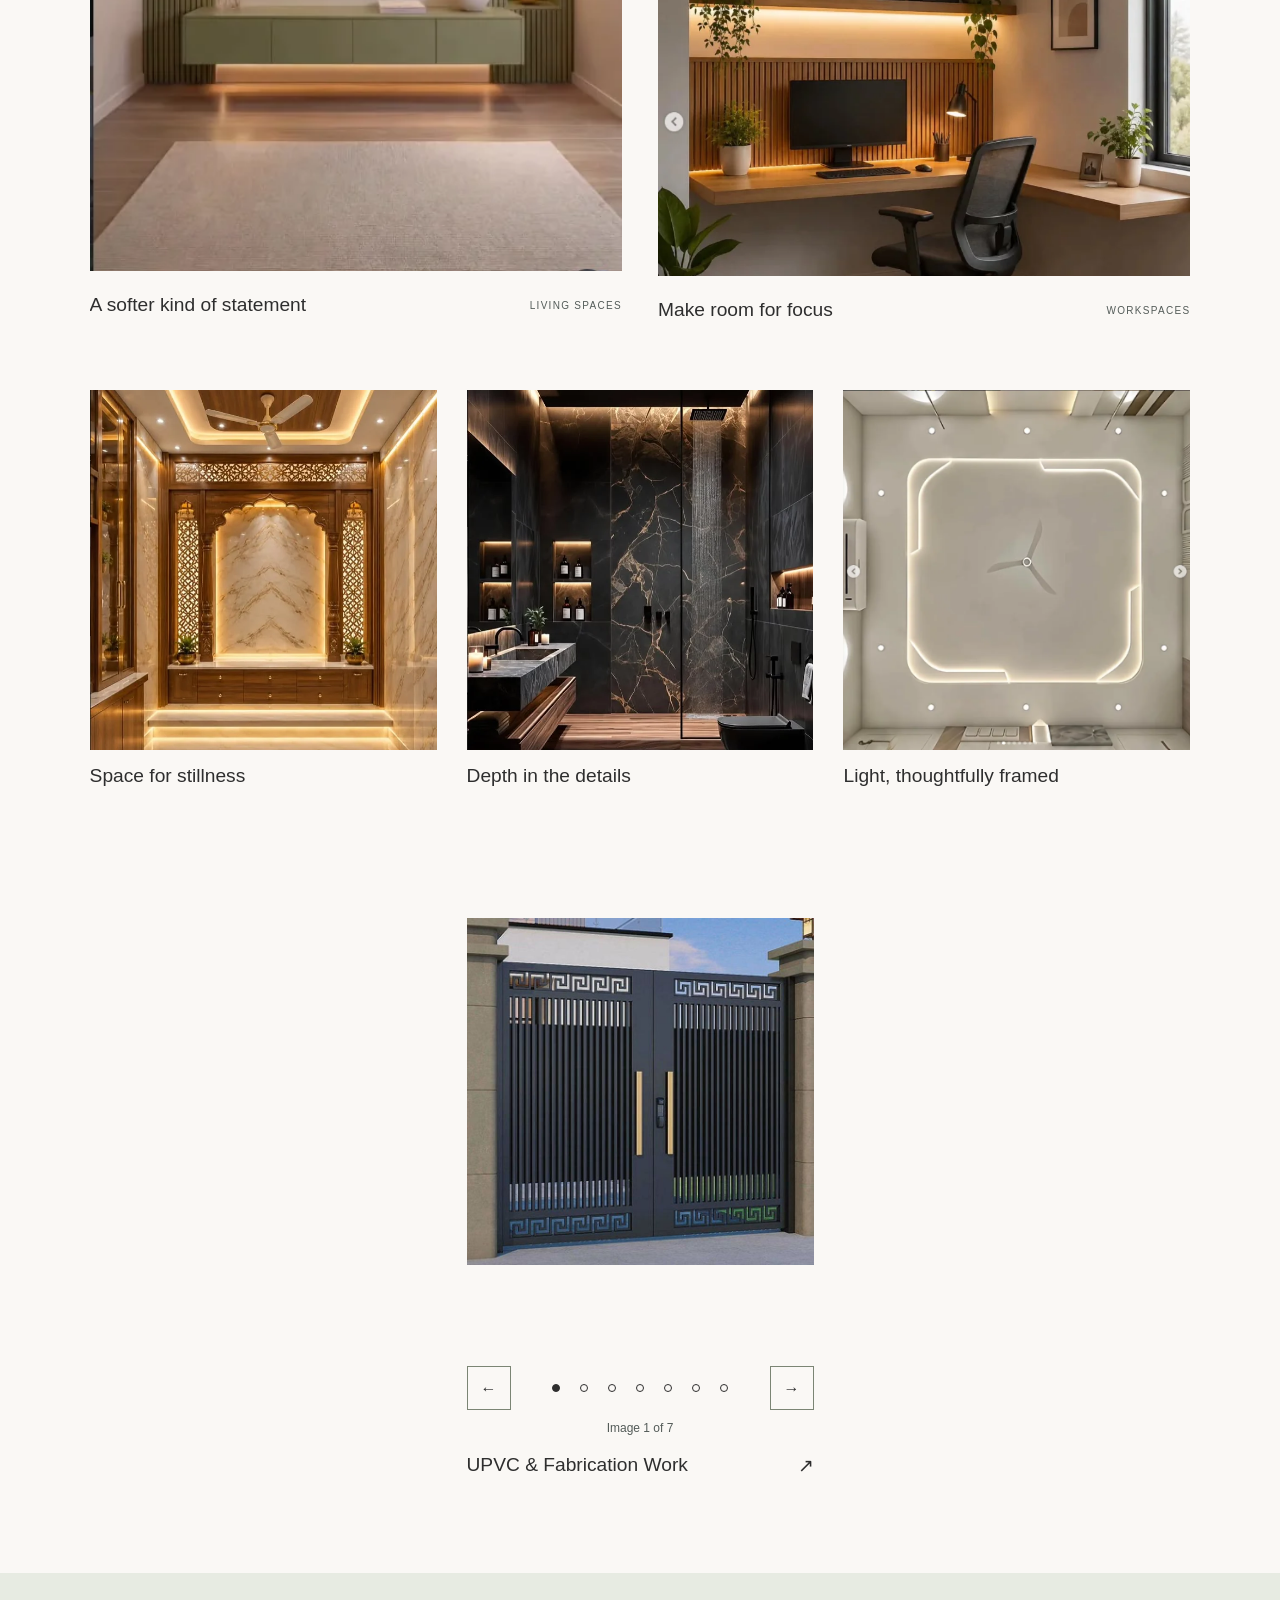
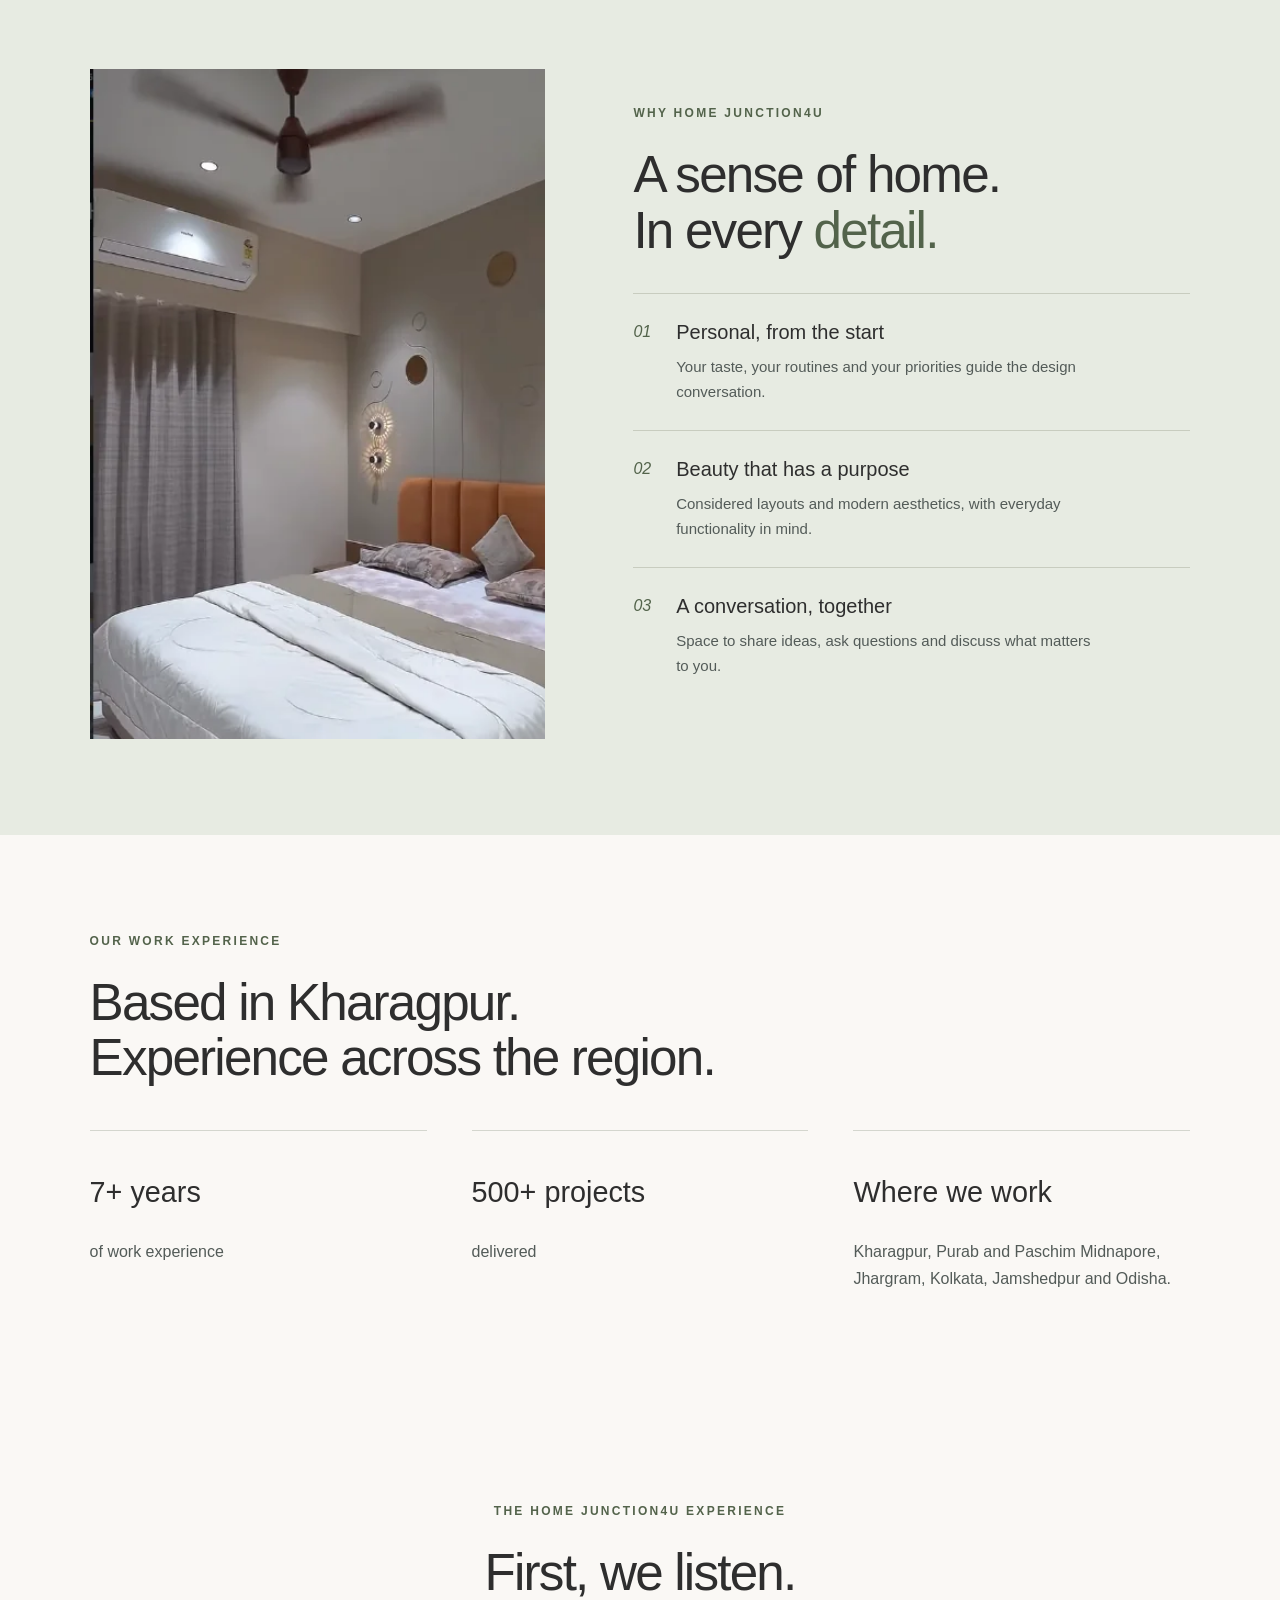
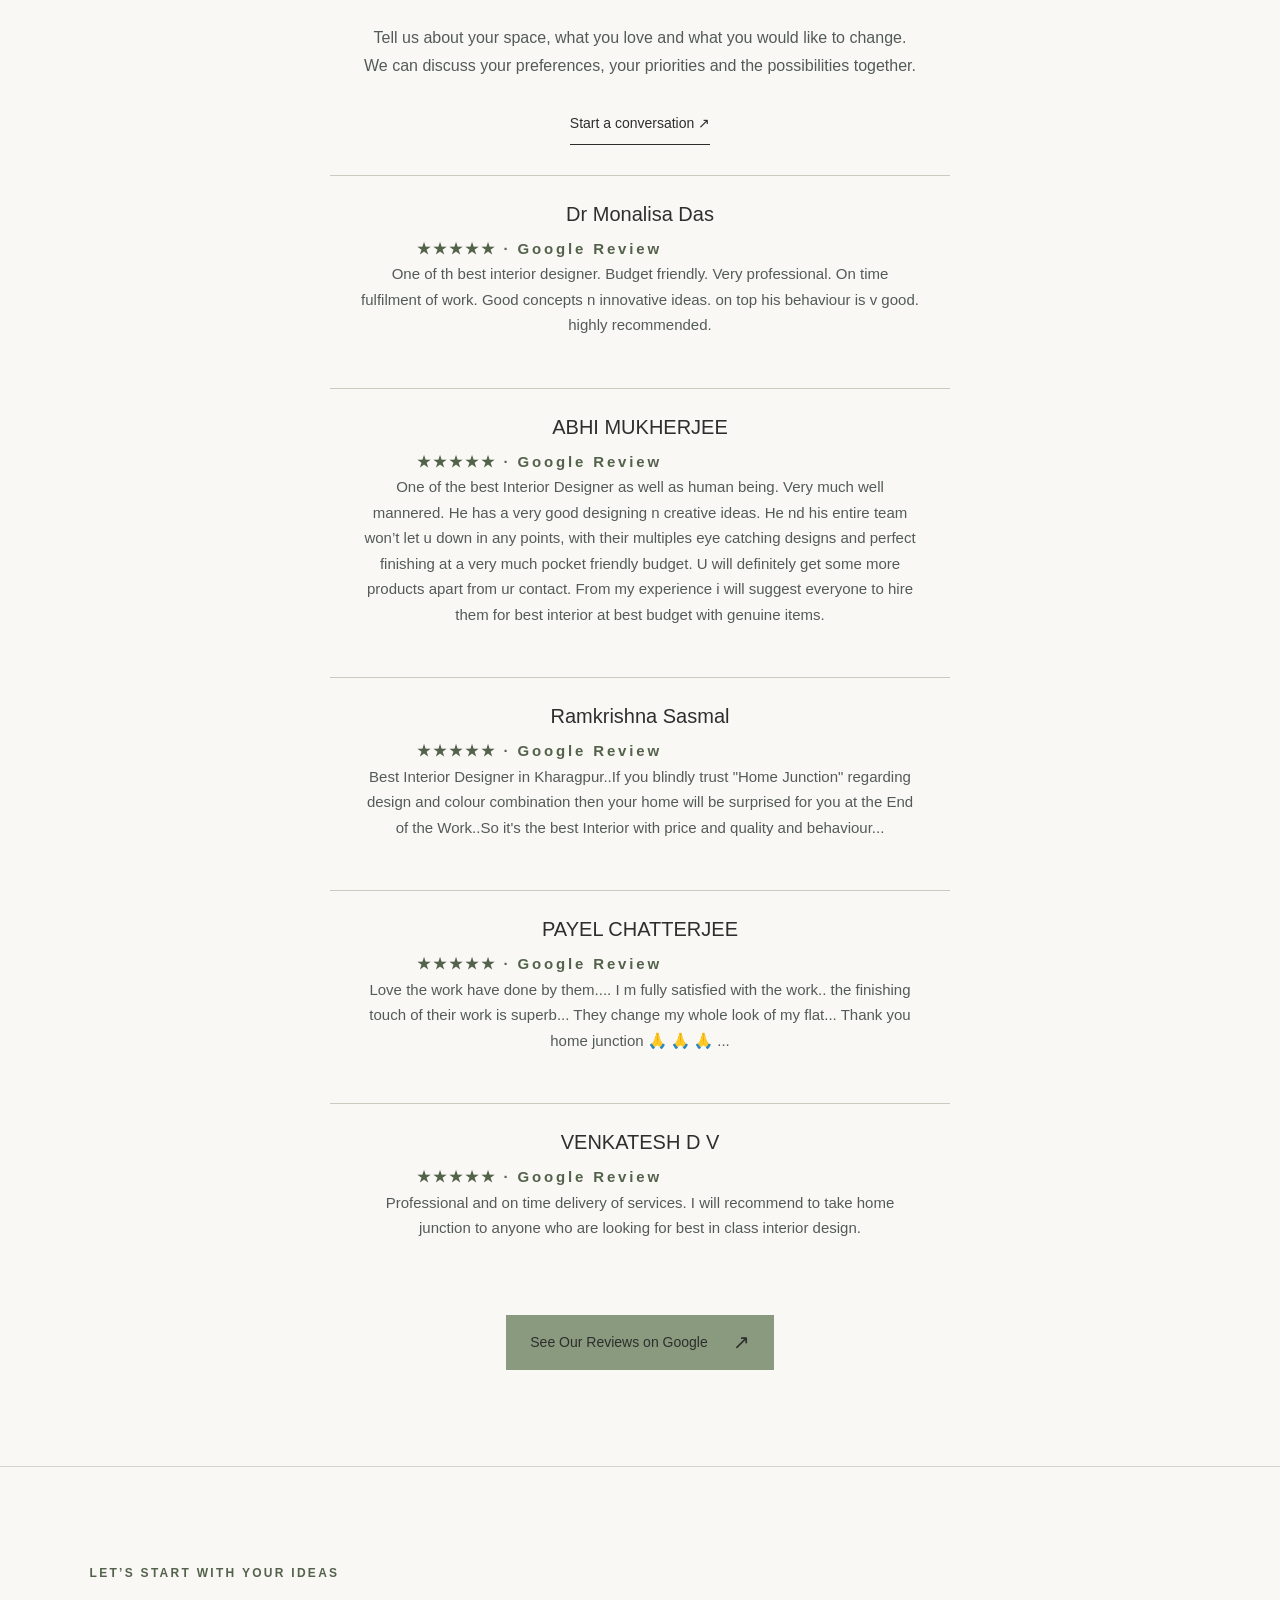
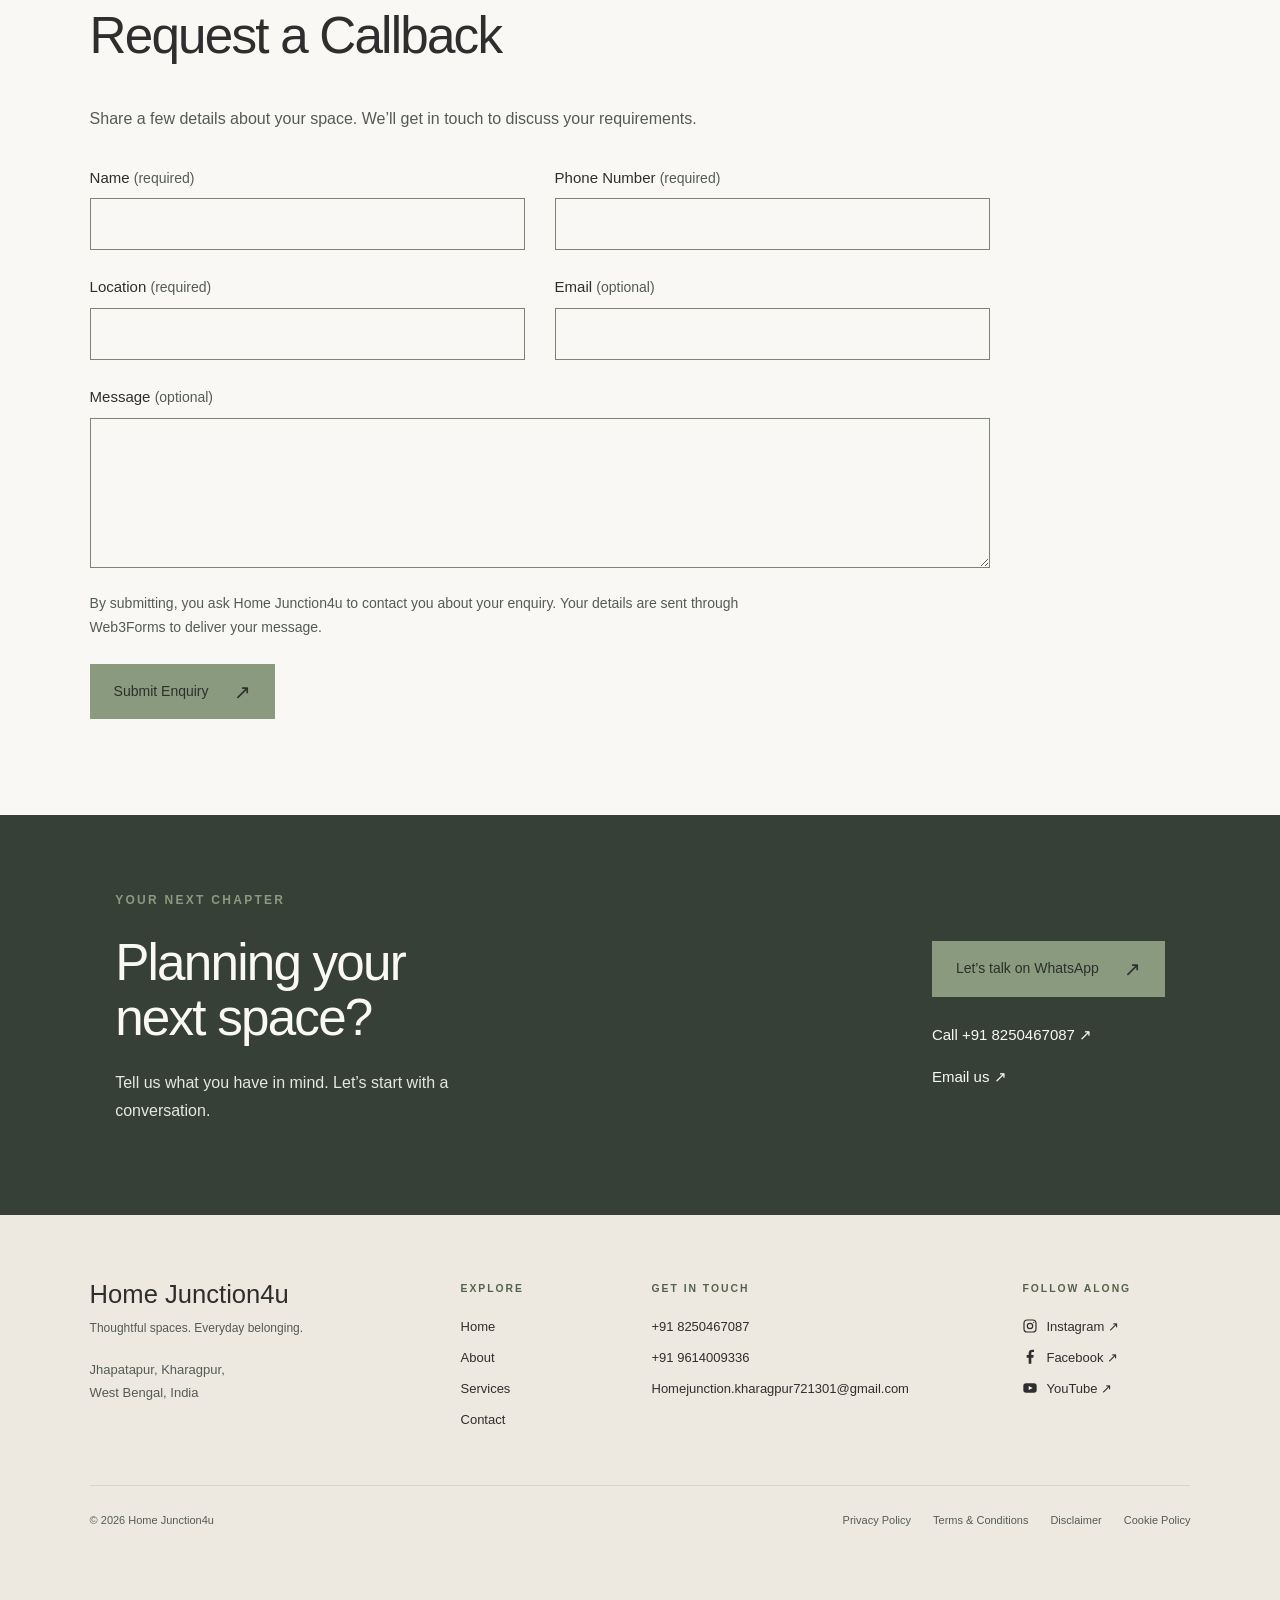
==== commit f84b895b: "feat(upvc): expand UPVC & Fabrication Work carousel to seven images - Replace the two-image UPVC & F" ====
--- a/index.html
+++ b/index.html
@@ -108,11 +108,16 @@
 </div>
 <!-- HOME UPVC GALLERY START --><figure class="home-upvc-gallery"><div class="upvc-slider" role="region" aria-roledescription="carousel" aria-label="UPVC and fabrication images">
 <div class="upvc-track" tabindex="0" aria-label="Images; swipe or use arrow keys" id="home-upvc-track">
-<div class="upvc-slide" role="group" aria-roledescription="slide" aria-label="1 of 2"><img src="upvc-fabrication-01.jpg" alt="Cream double doors with arched glass panels and decorative mouldings" width="736" height="1104" loading="lazy" draggable="false"></div>
-<div class="upvc-slide" role="group" aria-roledescription="slide" aria-label="2 of 2"><img src="upvc-fabrication-02.jpg" alt="White casement window with Georgian bar detailing" width="736" height="981" loading="lazy" draggable="false"></div>
-</div>
-<div class="upvc-controls" hidden><button type="button" class="upvc-prev" aria-label="Previous image" aria-controls="home-upvc-track">←</button><div class="upvc-dots"><button type="button" aria-label="Show image 1" aria-current="true" data-slide="0"><span></span></button><button type="button" aria-label="Show image 2" data-slide="1"><span></span></button></div><button type="button" class="upvc-next" aria-label="Next image" aria-controls="home-upvc-track">→</button></div>
-<p class="upvc-status" aria-live="polite" aria-atomic="true">Image 1 of 2</p></div><figcaption><a href="services.html#upvc-fabrication">UPVC &amp; Fabrication Work <span aria-hidden="true">↗</span></a></figcaption></figure><!-- HOME UPVC GALLERY END --></section>
+<div class="upvc-slide" role="group" aria-roledescription="slide" aria-label="1 of 7"><img src="upvc-fabrication-01.jpg" alt="Dark aluminium double gate with decorative fretwork pattern and gold handles" width="736" height="736" loading="lazy" draggable="false"></div>
+<div class="upvc-slide" role="group" aria-roledescription="slide" aria-label="2 of 7"><img src="upvc-fabrication-02.jpg" alt="Grey aluminium balcony railing on a house exterior" width="490" height="490" loading="lazy" draggable="false"></div>
+<div class="upvc-slide" role="group" aria-roledescription="slide" aria-label="3 of 7"><img src="upvc-fabrication-03.jpg" alt="Black metal staircase railing with wood-capped handrail and wood slat panelling" width="576" height="1024" loading="lazy" draggable="false"></div>
+<div class="upvc-slide" role="group" aria-roledescription="slide" aria-label="4 of 7"><img src="upvc-fabrication-04.jpg" alt="Black metal staircase railing with leopard-print stair runner" width="683" height="1024" loading="lazy" draggable="false"></div>
+<div class="upvc-slide" role="group" aria-roledescription="slide" aria-label="5 of 7"><img src="upvc-fabrication-05.jpg" alt="Stainless steel and glass staircase railing" width="450" height="800" loading="lazy" draggable="false"></div>
+<div class="upvc-slide" role="group" aria-roledescription="slide" aria-label="6 of 7"><img src="upvc-fabrication-06.jpg" alt="Glass balcony railing with stainless steel posts overlooking a garden" width="704" height="1024" loading="lazy" draggable="false"></div>
+<div class="upvc-slide" role="group" aria-roledescription="slide" aria-label="7 of 7"><img src="upvc-fabrication-07.jpg" alt="Glass balustrade with dark metal handrail on a building exterior" width="736" height="736" loading="lazy" draggable="false"></div>
+</div>
+<div class="upvc-controls" hidden><button type="button" class="upvc-prev" aria-label="Previous image" aria-controls="home-upvc-track">←</button><div class="upvc-dots"><button type="button" aria-label="Show image 1" aria-current="true" data-slide="0"><span></span></button><button type="button" aria-label="Show image 2" data-slide="1"><span></span></button><button type="button" aria-label="Show image 3" data-slide="2"><span></span></button><button type="button" aria-label="Show image 4" data-slide="3"><span></span></button><button type="button" aria-label="Show image 5" data-slide="4"><span></span></button><button type="button" aria-label="Show image 6" data-slide="5"><span></span></button><button type="button" aria-label="Show image 7" data-slide="6"><span></span></button></div><button type="button" class="upvc-next" aria-label="Next image" aria-controls="home-upvc-track">→</button></div>
+<p class="upvc-status" aria-live="polite" aria-atomic="true">Image 1 of 7</p></div><figcaption><a href="services.html#upvc-fabrication">UPVC &amp; Fabrication Work <span aria-hidden="true">↗</span></a></figcaption></figure><!-- HOME UPVC GALLERY END --></section>
 <section class="why section">
 <div class="why-image"><img class="" src="bedroom-960.webp" srcset="bedroom-480.webp 415w, bedroom-960.webp 415w" sizes="(max-width: 700px) 100vw, 55vw" width="415" height="777" alt="Bedroom with an upholstered terracotta headboard and layered neutral bedding" loading="lazy"  decoding="async">
 </div>
--- a/upvc-slider.css
+++ b/upvc-slider.css
@@ -1 +1 @@
-#upvc-fabrication{min-width:0}.upvc-slider{min-width:0;width:100%;max-width:480px;margin-inline:auto}.upvc-track{display:flex;overflow-x:auto;scroll-snap-type:x mandatory;scrollbar-width:none;overscroll-behavior-x:contain;touch-action:pan-x pan-y;cursor:grab}.upvc-track::-webkit-scrollbar{display:none}.upvc-track.upvc-dragging{scroll-snap-type:none;cursor:grabbing}.upvc-slide{flex:0 0 100%;min-width:0;scroll-snap-align:start;scroll-snap-stop:always;aspect-ratio:2/3;background:var(--paper)}.upvc-slide img{width:100%;height:100%;object-fit:contain;user-select:none}.upvc-controls{display:flex;align-items:center;justify-content:space-between;margin-top:14px}.upvc-controls[hidden]{display:none}.upvc-controls button{width:44px;height:44px;border:1px solid #7b8574;background:transparent;color:var(--ink);cursor:pointer}.upvc-controls button:hover{background:var(--gold)}.upvc-dots{display:flex;gap:4px}.upvc-dots button{border:0;display:grid;place-items:center}.upvc-dots span{width:8px;height:8px;border:1px solid var(--ink);border-radius:50%;background:transparent}.upvc-dots [aria-current=true] span{background:var(--ink)}.upvc-status{text-align:center;font-size:.75rem;margin:8px 0 0}@media(min-width:651px){.upvc-slider{max-width:347px}}@media(prefers-reduced-motion:reduce){.upvc-track{scroll-behavior:auto}}
+#upvc-fabrication{min-width:0}.upvc-slider{min-width:0;width:100%;max-width:480px;margin-inline:auto}.upvc-track{display:flex;overflow-x:auto;scroll-snap-type:x mandatory;scrollbar-width:none;overscroll-behavior-x:contain;touch-action:pan-x pan-y;cursor:grab}.upvc-track::-webkit-scrollbar{display:none}.upvc-track.upvc-dragging{scroll-snap-type:none;cursor:grabbing}.upvc-slide{flex:0 0 100%;min-width:0;scroll-snap-align:start;scroll-snap-stop:always;aspect-ratio:2/3;background:var(--paper)}.upvc-slide img{width:100%;height:100%;object-fit:contain;user-select:none}.upvc-controls{display:flex;align-items:center;justify-content:space-between;margin-top:14px}.upvc-controls[hidden]{display:none}.upvc-controls button{width:44px;height:44px;border:1px solid #7b8574;background:transparent;color:var(--ink);cursor:pointer}.upvc-controls button:hover{background:var(--gold)}.upvc-dots{display:flex;gap:4px;flex-wrap:wrap;justify-content:center;max-width:60%}.upvc-dots button{width:24px;height:44px;padding:0;border:0;display:grid;place-items:center}.upvc-dots span{width:8px;height:8px;border:1px solid var(--ink);border-radius:50%;background:transparent}.upvc-dots [aria-current=true] span{background:var(--ink)}.upvc-status{text-align:center;font-size:.75rem;margin:8px 0 0}@media(min-width:651px){.upvc-slider{max-width:347px}}@media(prefers-reduced-motion:reduce){.upvc-track{scroll-behavior:auto}}
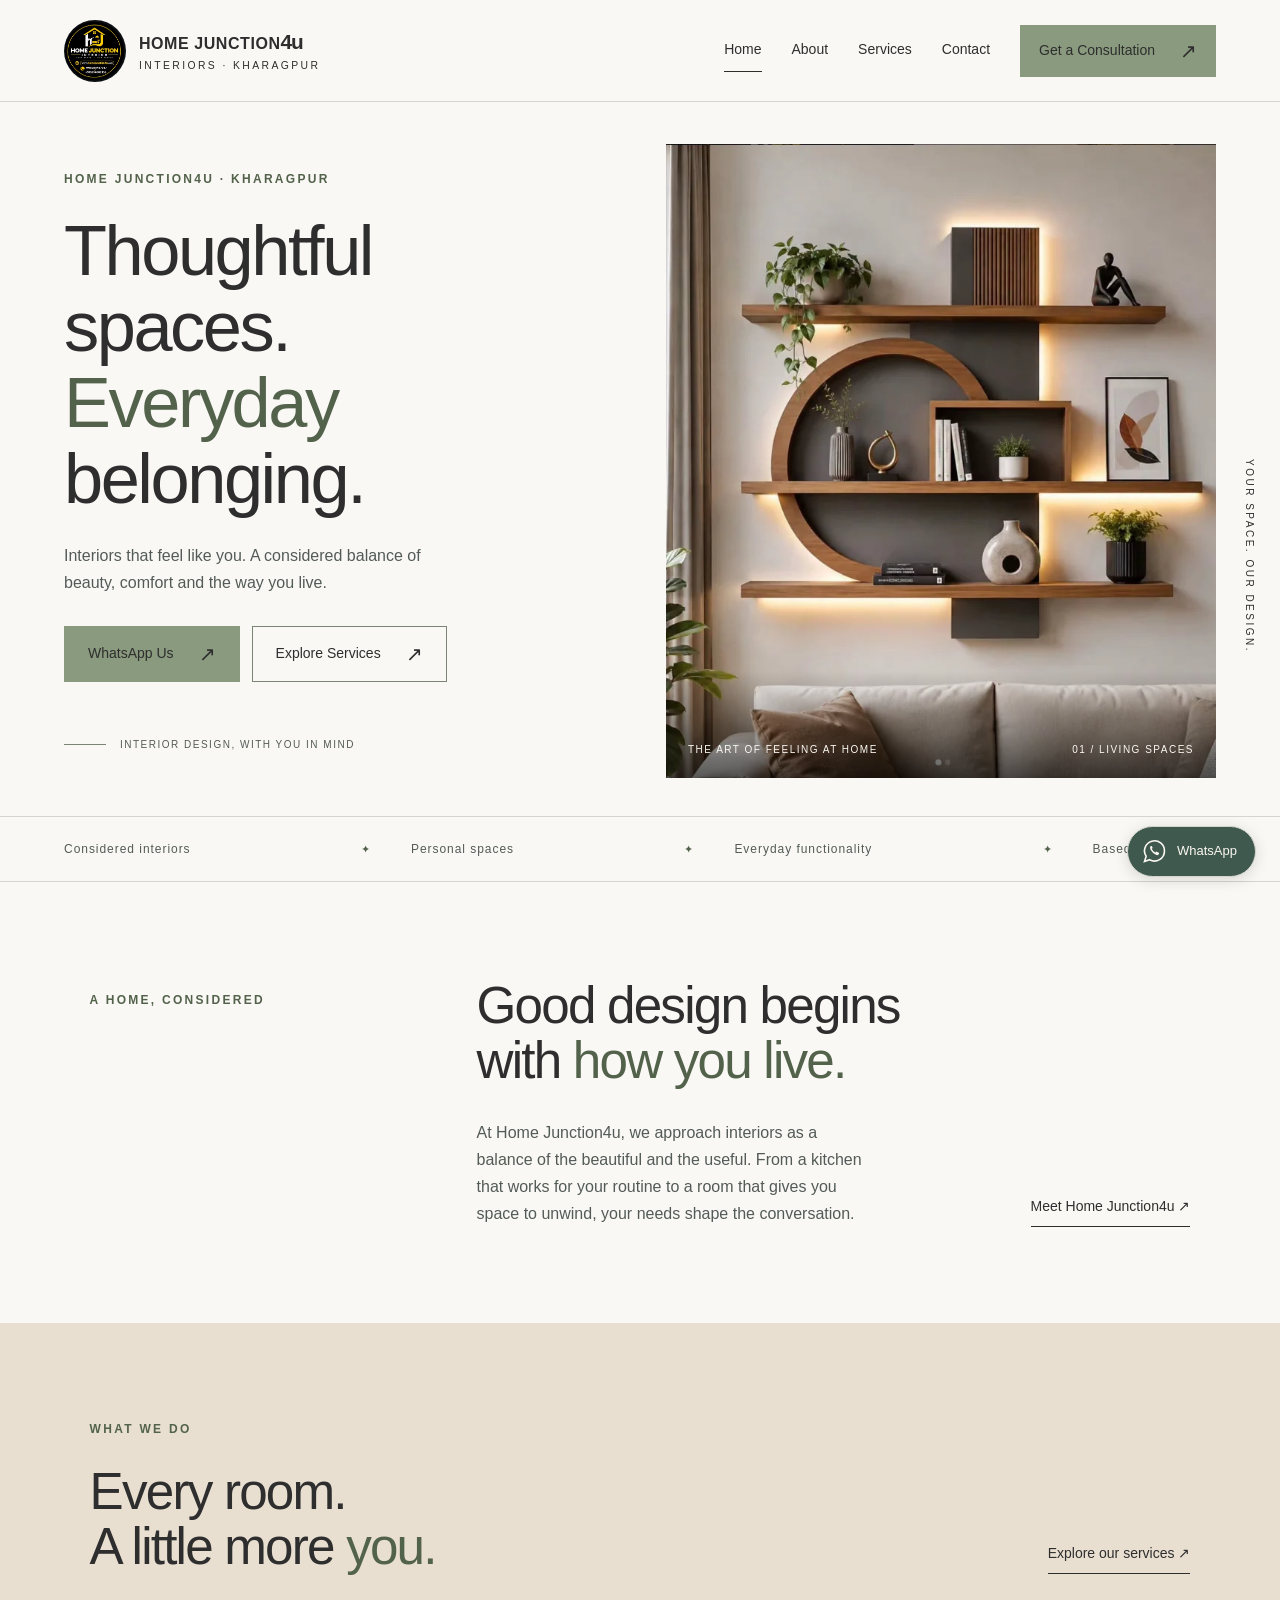
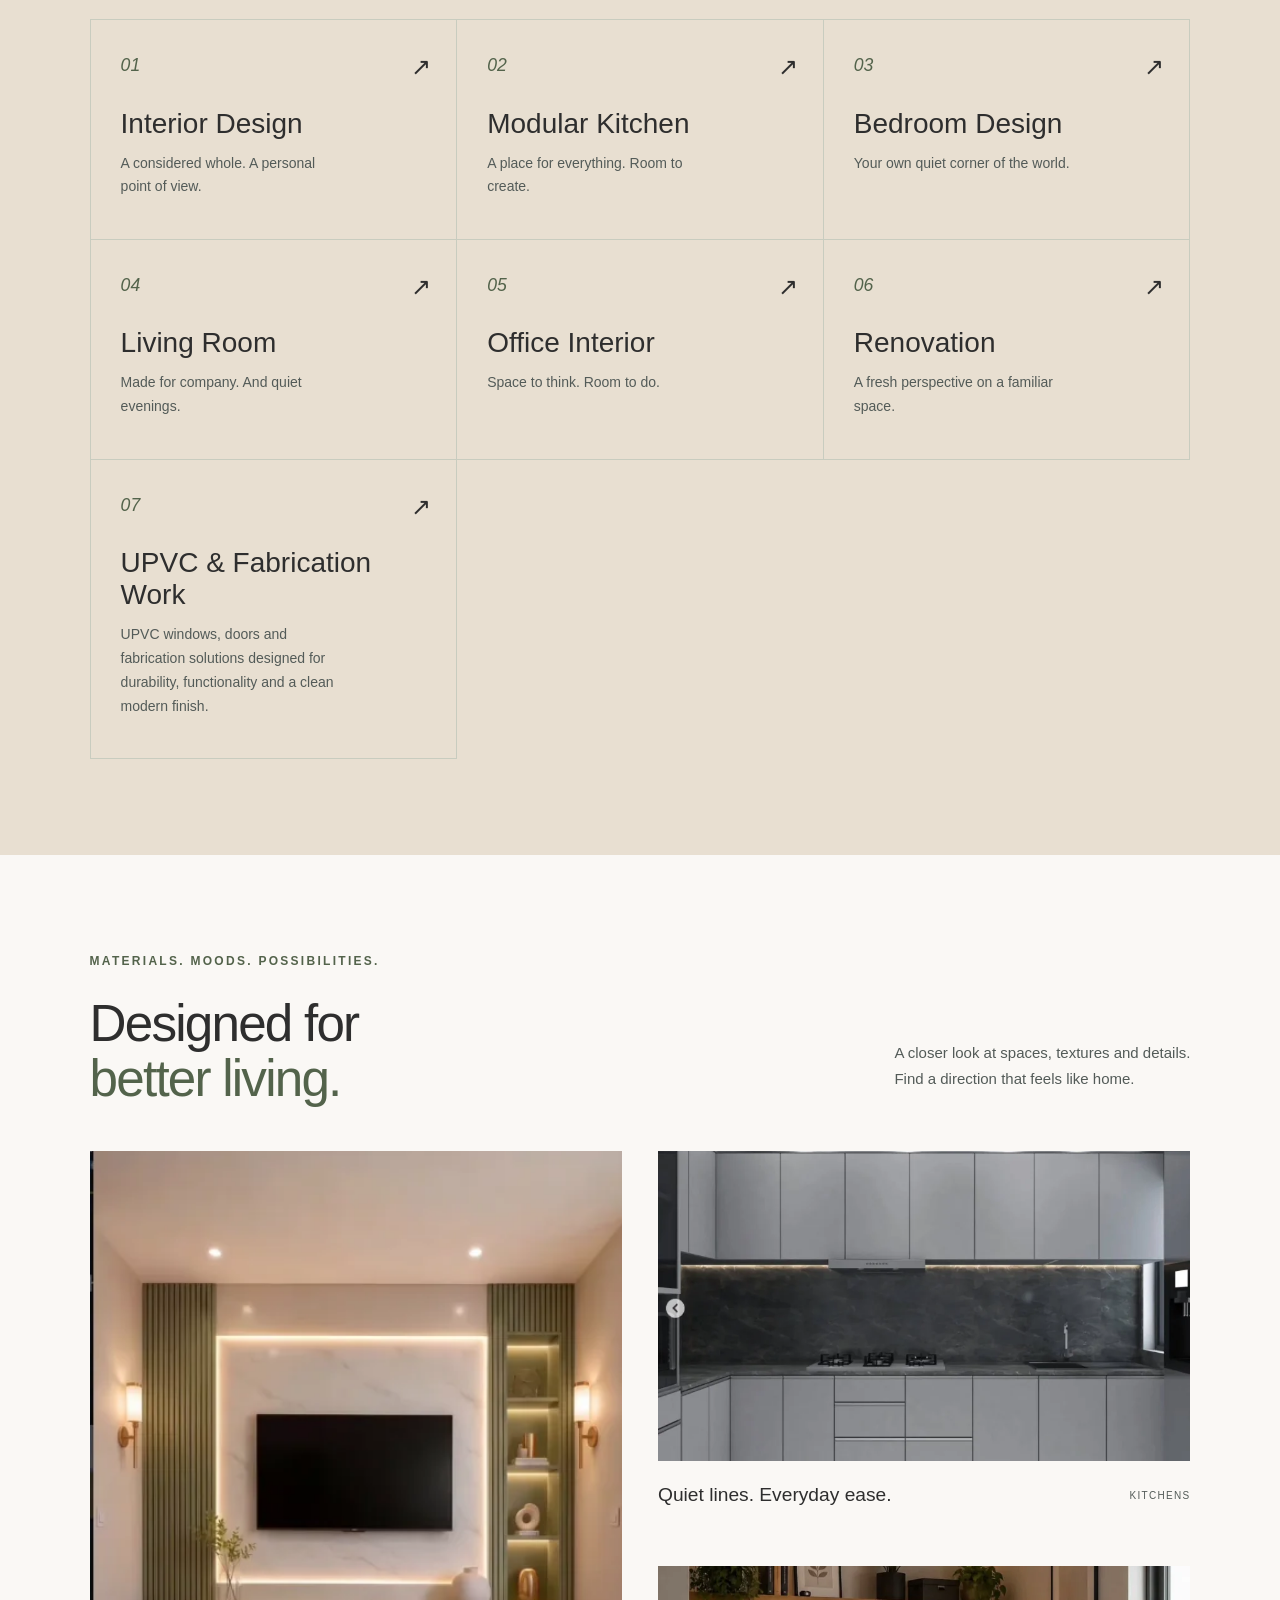
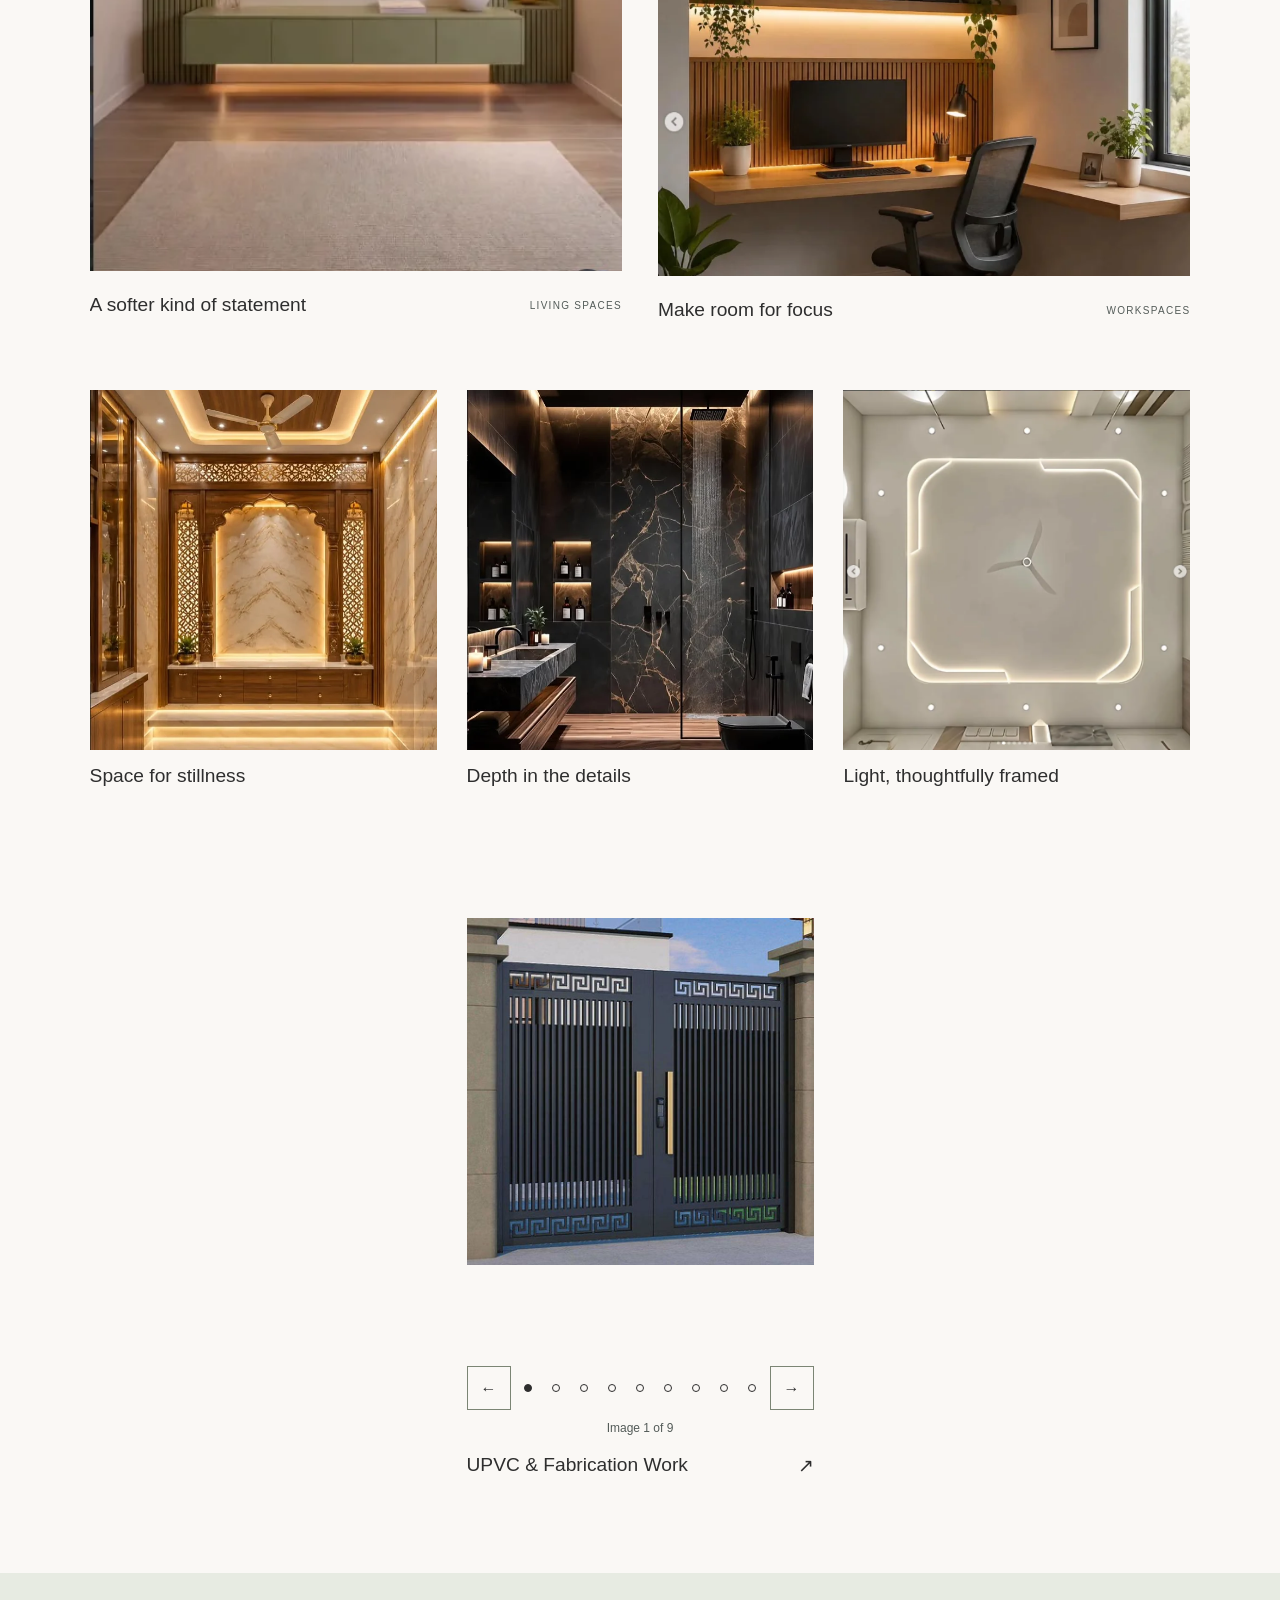
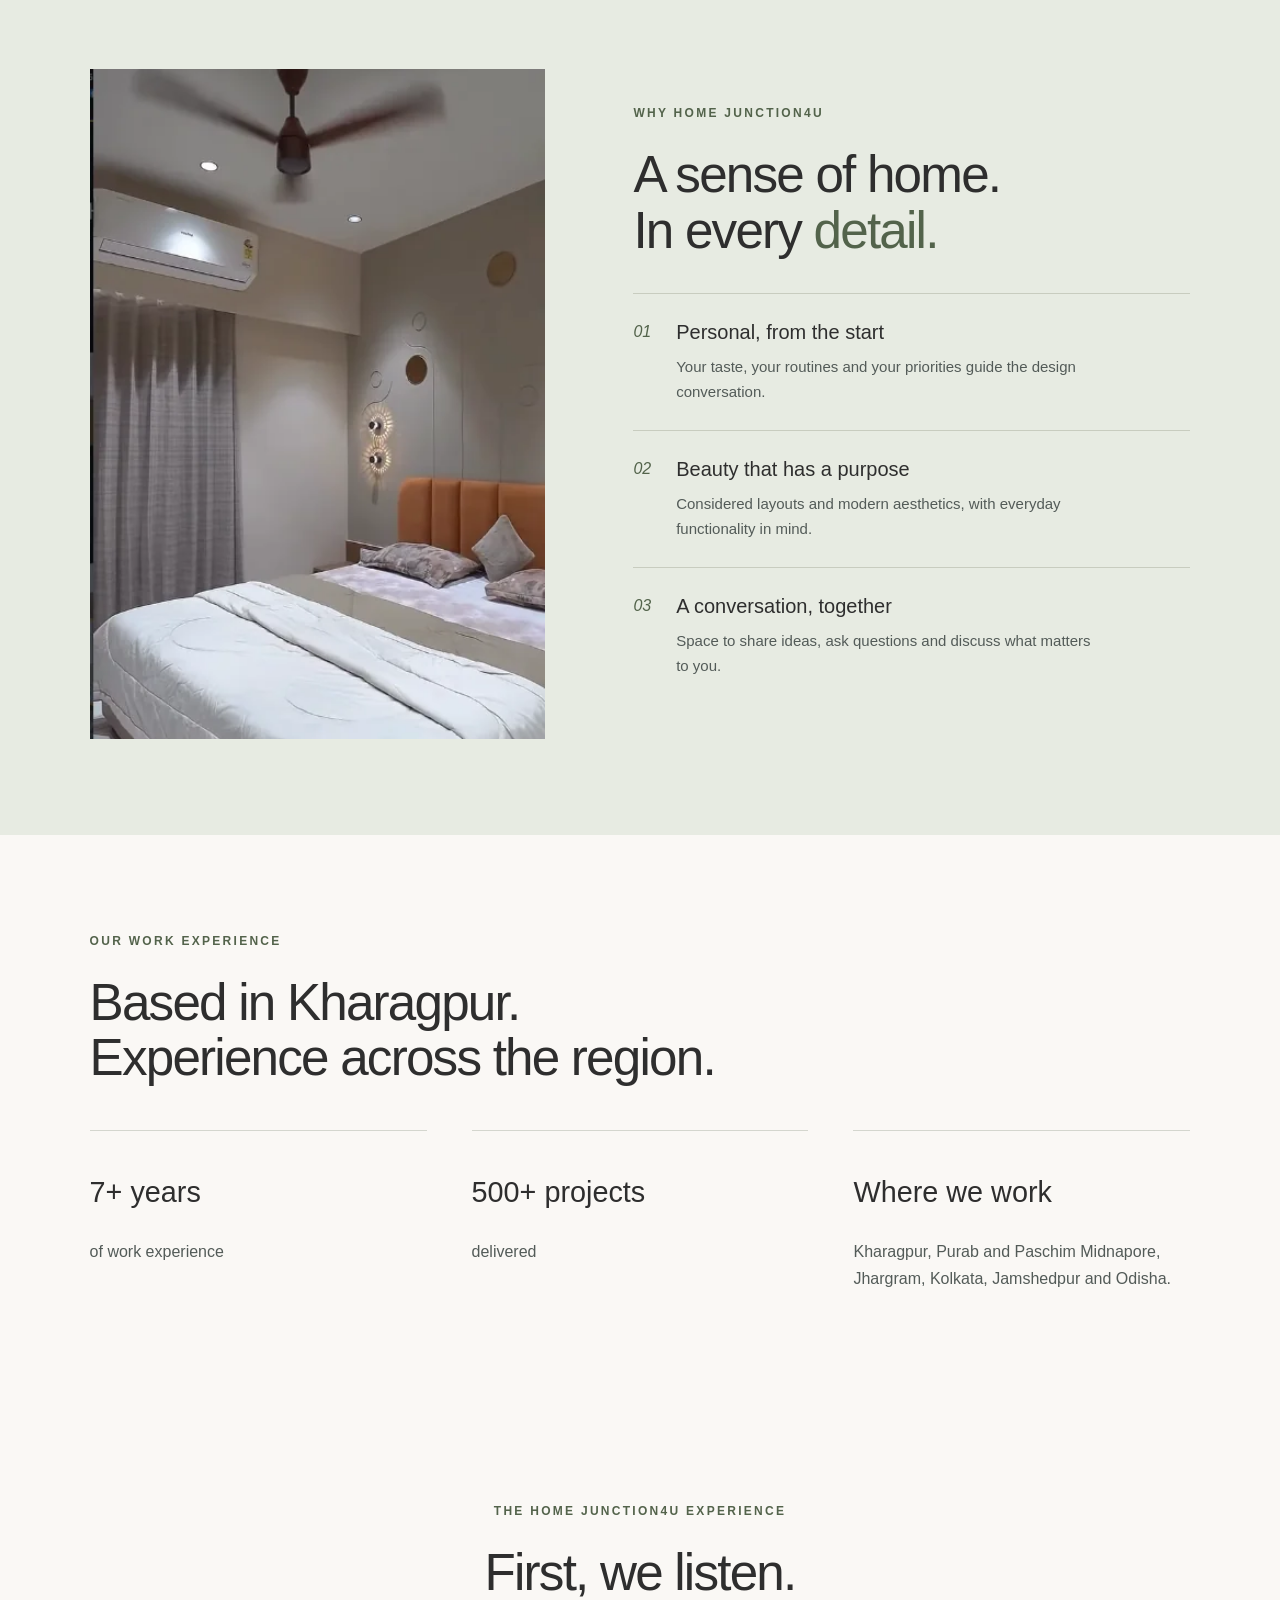
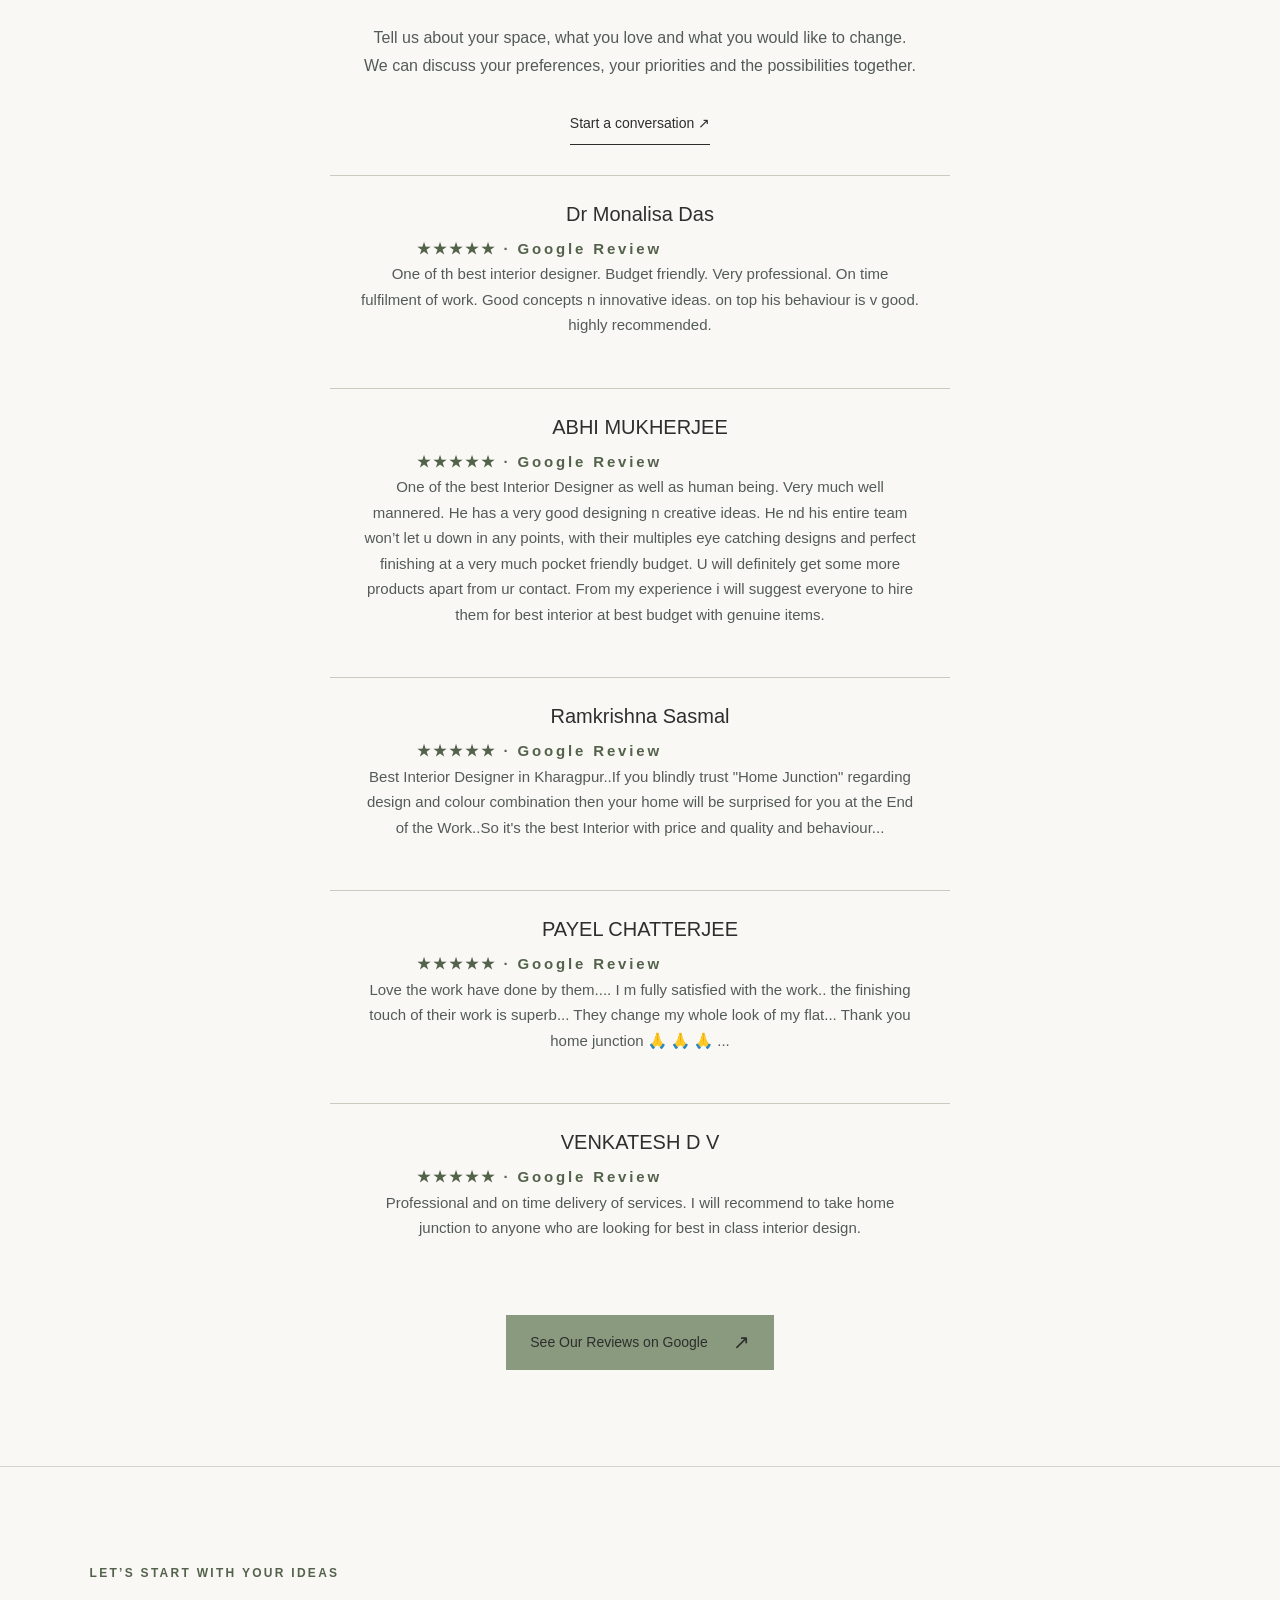
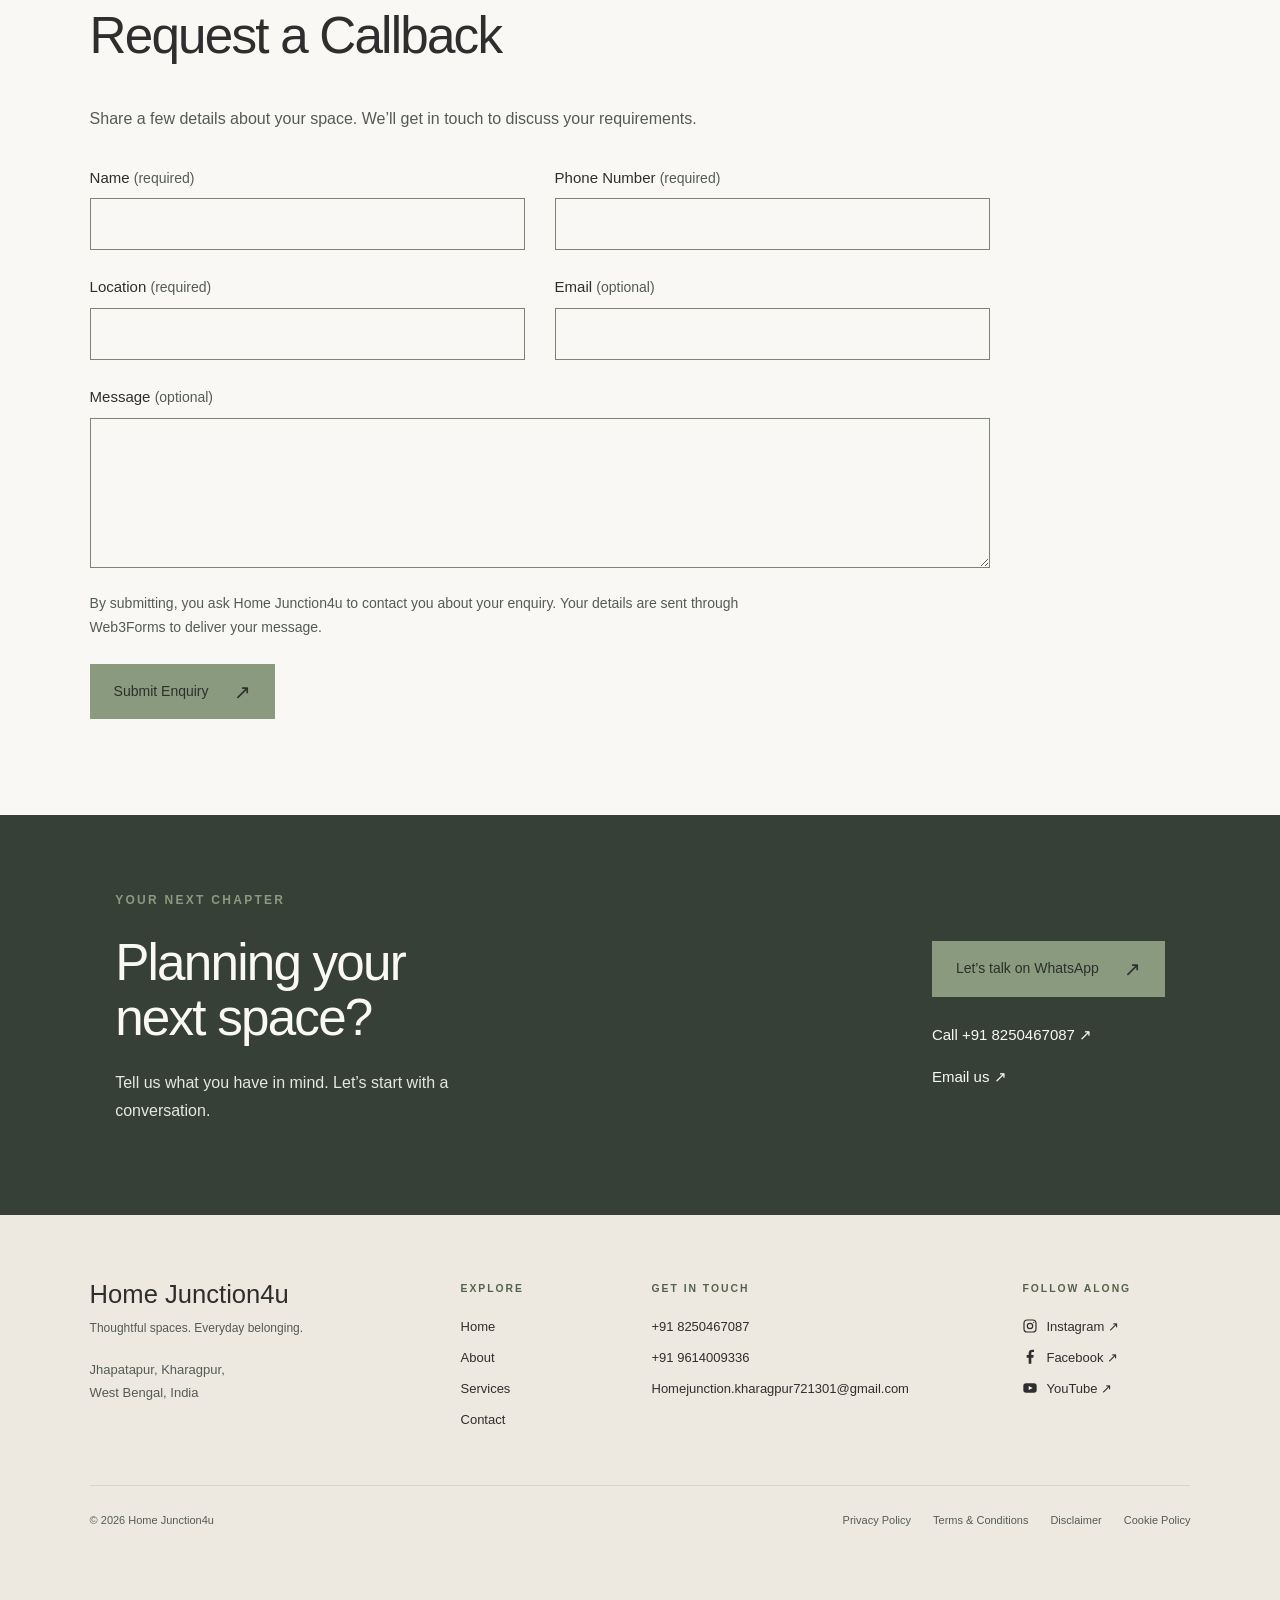
==== commit 3f6577d2: "Add files via upload" ====
--- a/index.html
+++ b/index.html
@@ -108,16 +108,18 @@
 </div>
 <!-- HOME UPVC GALLERY START --><figure class="home-upvc-gallery"><div class="upvc-slider" role="region" aria-roledescription="carousel" aria-label="UPVC and fabrication images">
 <div class="upvc-track" tabindex="0" aria-label="Images; swipe or use arrow keys" id="home-upvc-track">
-<div class="upvc-slide" role="group" aria-roledescription="slide" aria-label="1 of 7"><img src="upvc-fabrication-01.jpg" alt="Dark aluminium double gate with decorative fretwork pattern and gold handles" width="736" height="736" loading="lazy" draggable="false"></div>
-<div class="upvc-slide" role="group" aria-roledescription="slide" aria-label="2 of 7"><img src="upvc-fabrication-02.jpg" alt="Grey aluminium balcony railing on a house exterior" width="490" height="490" loading="lazy" draggable="false"></div>
-<div class="upvc-slide" role="group" aria-roledescription="slide" aria-label="3 of 7"><img src="upvc-fabrication-03.jpg" alt="Black metal staircase railing with wood-capped handrail and wood slat panelling" width="576" height="1024" loading="lazy" draggable="false"></div>
-<div class="upvc-slide" role="group" aria-roledescription="slide" aria-label="4 of 7"><img src="upvc-fabrication-04.jpg" alt="Black metal staircase railing with leopard-print stair runner" width="683" height="1024" loading="lazy" draggable="false"></div>
-<div class="upvc-slide" role="group" aria-roledescription="slide" aria-label="5 of 7"><img src="upvc-fabrication-05.jpg" alt="Stainless steel and glass staircase railing" width="450" height="800" loading="lazy" draggable="false"></div>
-<div class="upvc-slide" role="group" aria-roledescription="slide" aria-label="6 of 7"><img src="upvc-fabrication-06.jpg" alt="Glass balcony railing with stainless steel posts overlooking a garden" width="704" height="1024" loading="lazy" draggable="false"></div>
-<div class="upvc-slide" role="group" aria-roledescription="slide" aria-label="7 of 7"><img src="upvc-fabrication-07.jpg" alt="Glass balustrade with dark metal handrail on a building exterior" width="736" height="736" loading="lazy" draggable="false"></div>
-</div>
-<div class="upvc-controls" hidden><button type="button" class="upvc-prev" aria-label="Previous image" aria-controls="home-upvc-track">←</button><div class="upvc-dots"><button type="button" aria-label="Show image 1" aria-current="true" data-slide="0"><span></span></button><button type="button" aria-label="Show image 2" data-slide="1"><span></span></button><button type="button" aria-label="Show image 3" data-slide="2"><span></span></button><button type="button" aria-label="Show image 4" data-slide="3"><span></span></button><button type="button" aria-label="Show image 5" data-slide="4"><span></span></button><button type="button" aria-label="Show image 6" data-slide="5"><span></span></button><button type="button" aria-label="Show image 7" data-slide="6"><span></span></button></div><button type="button" class="upvc-next" aria-label="Next image" aria-controls="home-upvc-track">→</button></div>
-<p class="upvc-status" aria-live="polite" aria-atomic="true">Image 1 of 7</p></div><figcaption><a href="services.html#upvc-fabrication">UPVC &amp; Fabrication Work <span aria-hidden="true">↗</span></a></figcaption></figure><!-- HOME UPVC GALLERY END --></section>
+<div class="upvc-slide" role="group" aria-roledescription="slide" aria-label="1 of 9"><img src="upvc-fabrication-gallery-01.jpg" alt="Black double metal gate with geometric detailing and gold handles" width="736" height="736" loading="lazy" draggable="false"></div>
+<div class="upvc-slide" role="group" aria-roledescription="slide" aria-label="2 of 9"><img src="upvc-fabrication-gallery-02.jpg" alt="Black metal balcony railing with vertical bars" width="490" height="490" loading="lazy" draggable="false"></div>
+<div class="upvc-slide" role="group" aria-roledescription="slide" aria-label="3 of 9"><img src="upvc-fabrication-gallery-03.jpg" alt="Black geometric stair railing with a wooden handrail" width="736" height="1308" loading="lazy" draggable="false"></div>
+<div class="upvc-slide" role="group" aria-roledescription="slide" aria-label="4 of 9"><img src="upvc-fabrication-gallery-04.jpg" alt="Black rectangular metal railing beside wooden stairs" width="736" height="1104" loading="lazy" draggable="false"></div>
+<div class="upvc-slide" role="group" aria-roledescription="slide" aria-label="5 of 9"><img src="upvc-fabrication-gallery-05.jpg" alt="Glass stair railing with stainless steel posts and handrail" width="450" height="800" loading="lazy" draggable="false"></div>
+<div class="upvc-slide" role="group" aria-roledescription="slide" aria-label="6 of 9"><img src="upvc-fabrication-gallery-06.jpg" alt="Glass balcony railing with stainless steel posts and handrail" width="704" height="1024" loading="lazy" draggable="false"></div>
+<div class="upvc-slide" role="group" aria-roledescription="slide" aria-label="7 of 9"><img src="upvc-fabrication-gallery-07.jpg" alt="Glass balcony railing with a dark frame" width="736" height="736" loading="lazy" draggable="false"></div>
+<div class="upvc-slide" role="group" aria-roledescription="slide" aria-label="8 of 9"><img src="upvc-fabrication-gallery-08.jpg" alt="Cream double doors with arched glass panels and decorative mouldings" width="736" height="1104" loading="lazy" draggable="false"></div>
+<div class="upvc-slide" role="group" aria-roledescription="slide" aria-label="9 of 9"><img src="upvc-fabrication-gallery-09.jpg" alt="White casement window with Georgian bar detailing" width="736" height="981" loading="lazy" draggable="false"></div>
+</div>
+<div class="upvc-controls" hidden><button type="button" class="upvc-prev" aria-label="Previous image" aria-controls="home-upvc-track">←</button><div class="upvc-dots"><button type="button" aria-label="Show image 1" aria-current="true" data-slide="0"><span></span></button><button type="button" aria-label="Show image 2" data-slide="1"><span></span></button><button type="button" aria-label="Show image 3" data-slide="2"><span></span></button><button type="button" aria-label="Show image 4" data-slide="3"><span></span></button><button type="button" aria-label="Show image 5" data-slide="4"><span></span></button><button type="button" aria-label="Show image 6" data-slide="5"><span></span></button><button type="button" aria-label="Show image 7" data-slide="6"><span></span></button><button type="button" aria-label="Show image 8" data-slide="7"><span></span></button><button type="button" aria-label="Show image 9" data-slide="8"><span></span></button></div><button type="button" class="upvc-next" aria-label="Next image" aria-controls="home-upvc-track">→</button></div>
+<p class="upvc-status" aria-live="polite" aria-atomic="true">Image 1 of 9</p></div><figcaption><a href="services.html#upvc-fabrication">UPVC &amp; Fabrication Work <span aria-hidden="true">↗</span></a></figcaption></figure><!-- HOME UPVC GALLERY END --></section>
 <section class="why section">
 <div class="why-image"><img class="" src="bedroom-960.webp" srcset="bedroom-480.webp 415w, bedroom-960.webp 415w" sizes="(max-width: 700px) 100vw, 55vw" width="415" height="777" alt="Bedroom with an upholstered terracotta headboard and layered neutral bedding" loading="lazy"  decoding="async">
 </div>
--- a/upvc-slider.css
+++ b/upvc-slider.css
@@ -1 +1,3 @@
-#upvc-fabrication{min-width:0}.upvc-slider{min-width:0;width:100%;max-width:480px;margin-inline:auto}.upvc-track{display:flex;overflow-x:auto;scroll-snap-type:x mandatory;scrollbar-width:none;overscroll-behavior-x:contain;touch-action:pan-x pan-y;cursor:grab}.upvc-track::-webkit-scrollbar{display:none}.upvc-track.upvc-dragging{scroll-snap-type:none;cursor:grabbing}.upvc-slide{flex:0 0 100%;min-width:0;scroll-snap-align:start;scroll-snap-stop:always;aspect-ratio:2/3;background:var(--paper)}.upvc-slide img{width:100%;height:100%;object-fit:contain;user-select:none}.upvc-controls{display:flex;align-items:center;justify-content:space-between;margin-top:14px}.upvc-controls[hidden]{display:none}.upvc-controls button{width:44px;height:44px;border:1px solid #7b8574;background:transparent;color:var(--ink);cursor:pointer}.upvc-controls button:hover{background:var(--gold)}.upvc-dots{display:flex;gap:4px;flex-wrap:wrap;justify-content:center;max-width:60%}.upvc-dots button{width:24px;height:44px;padding:0;border:0;display:grid;place-items:center}.upvc-dots span{width:8px;height:8px;border:1px solid var(--ink);border-radius:50%;background:transparent}.upvc-dots [aria-current=true] span{background:var(--ink)}.upvc-status{text-align:center;font-size:.75rem;margin:8px 0 0}@media(min-width:651px){.upvc-slider{max-width:347px}}@media(prefers-reduced-motion:reduce){.upvc-track{scroll-behavior:auto}}
+#upvc-fabrication{min-width:0}.upvc-slider{min-width:0;width:100%;max-width:480px;margin-inline:auto}.upvc-track{display:flex;overflow-x:auto;scroll-snap-type:x mandatory;scrollbar-width:none;overscroll-behavior-x:contain;touch-action:pan-x pan-y;cursor:grab}.upvc-track::-webkit-scrollbar{display:none}.upvc-track.upvc-dragging{scroll-snap-type:none;cursor:grabbing}.upvc-slide{flex:0 0 100%;min-width:0;scroll-snap-align:start;scroll-snap-stop:always;aspect-ratio:2/3;background:var(--paper)}.upvc-slide img{width:100%;height:100%;object-fit:contain;user-select:none}.upvc-controls{display:flex;align-items:center;justify-content:space-between;margin-top:14px}.upvc-controls[hidden]{display:none}.upvc-controls button{width:44px;height:44px;border:1px solid #7b8574;background:transparent;color:var(--ink);cursor:pointer}.upvc-controls button:hover{background:var(--gold)}.upvc-dots{display:flex;gap:4px}.upvc-dots button{border:0;display:grid;place-items:center}.upvc-dots span{width:8px;height:8px;border:1px solid var(--ink);border-radius:50%;background:transparent}.upvc-dots [aria-current=true] span{background:var(--ink)}.upvc-status{text-align:center;font-size:.75rem;margin:8px 0 0}@media(min-width:651px){.upvc-slider{max-width:347px}}@media(prefers-reduced-motion:reduce){.upvc-track{scroll-behavior:auto}}
+
+.upvc-dots{min-width:0;gap:0;flex:1;justify-content:center}.upvc-dots button{width:28px;min-width:0;height:44px;flex:0 1 28px;padding:0}.upvc-prev,.upvc-next{flex:0 0 44px}
